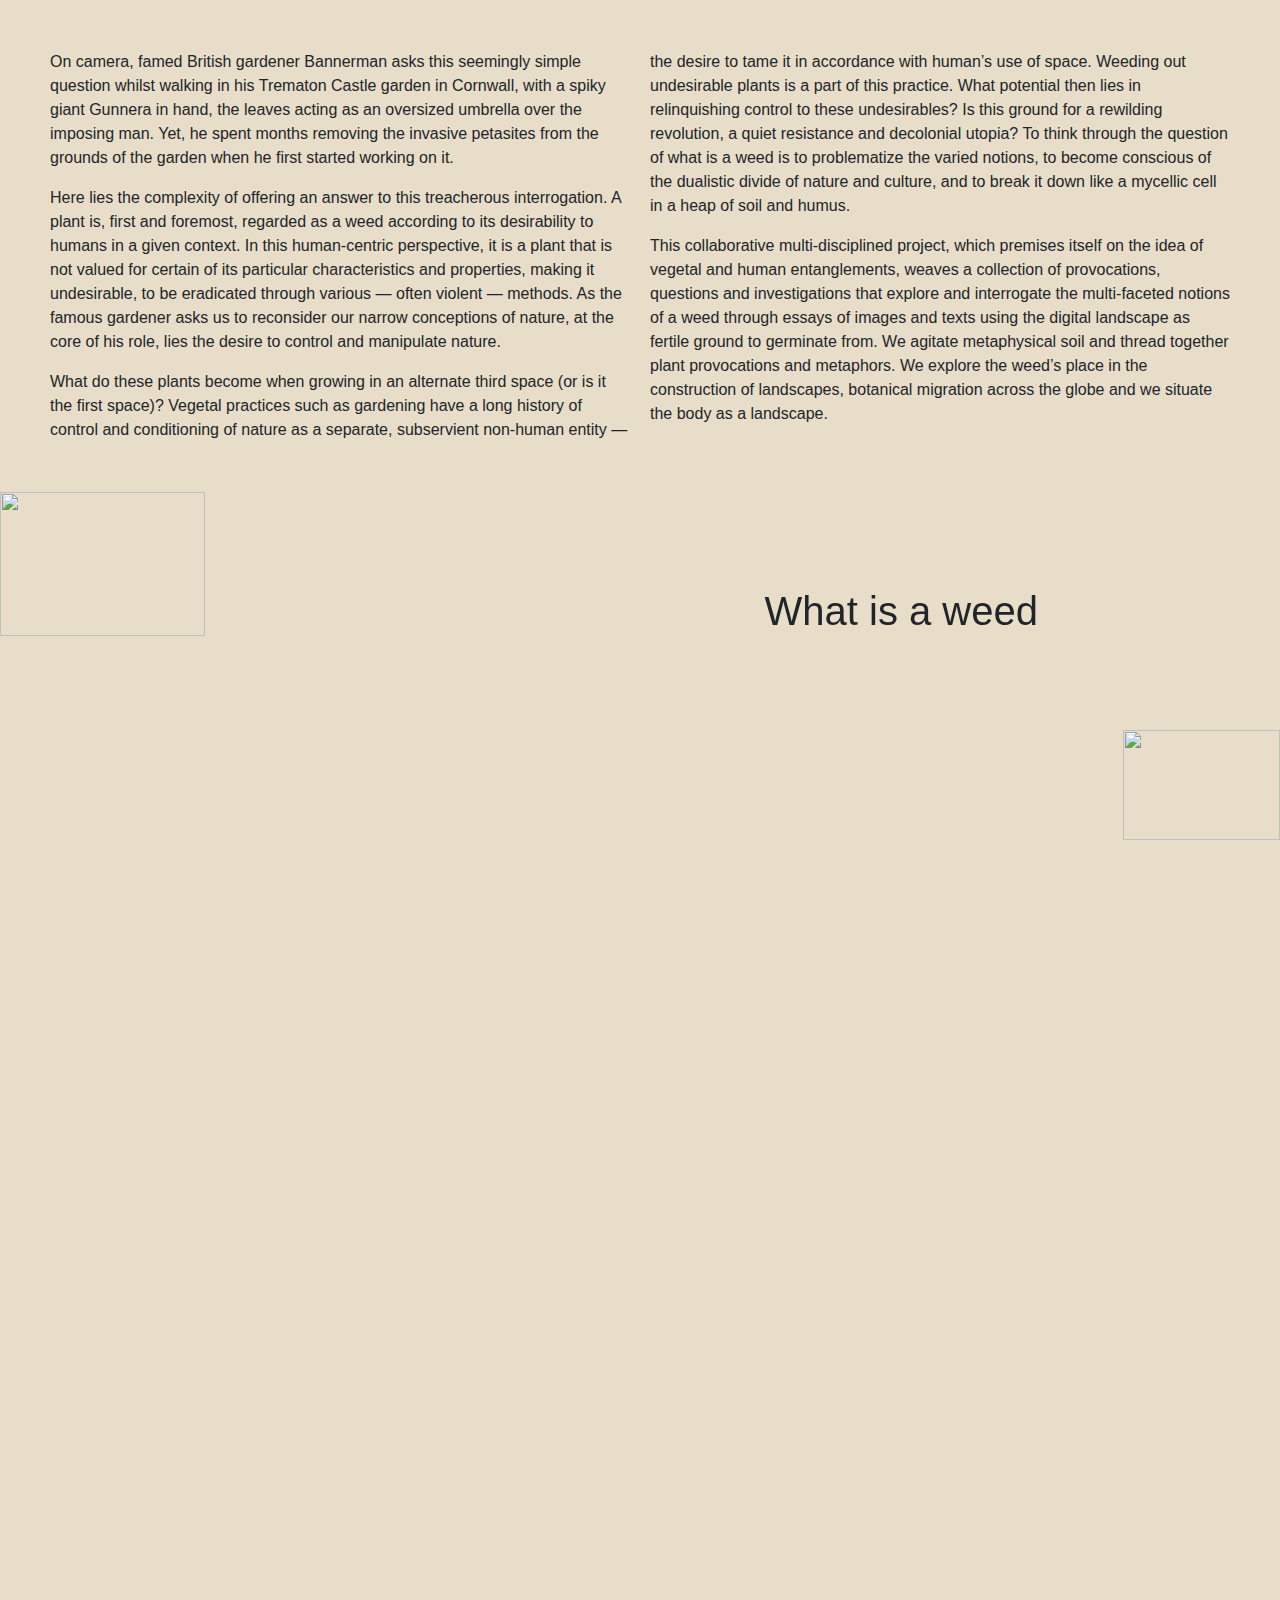
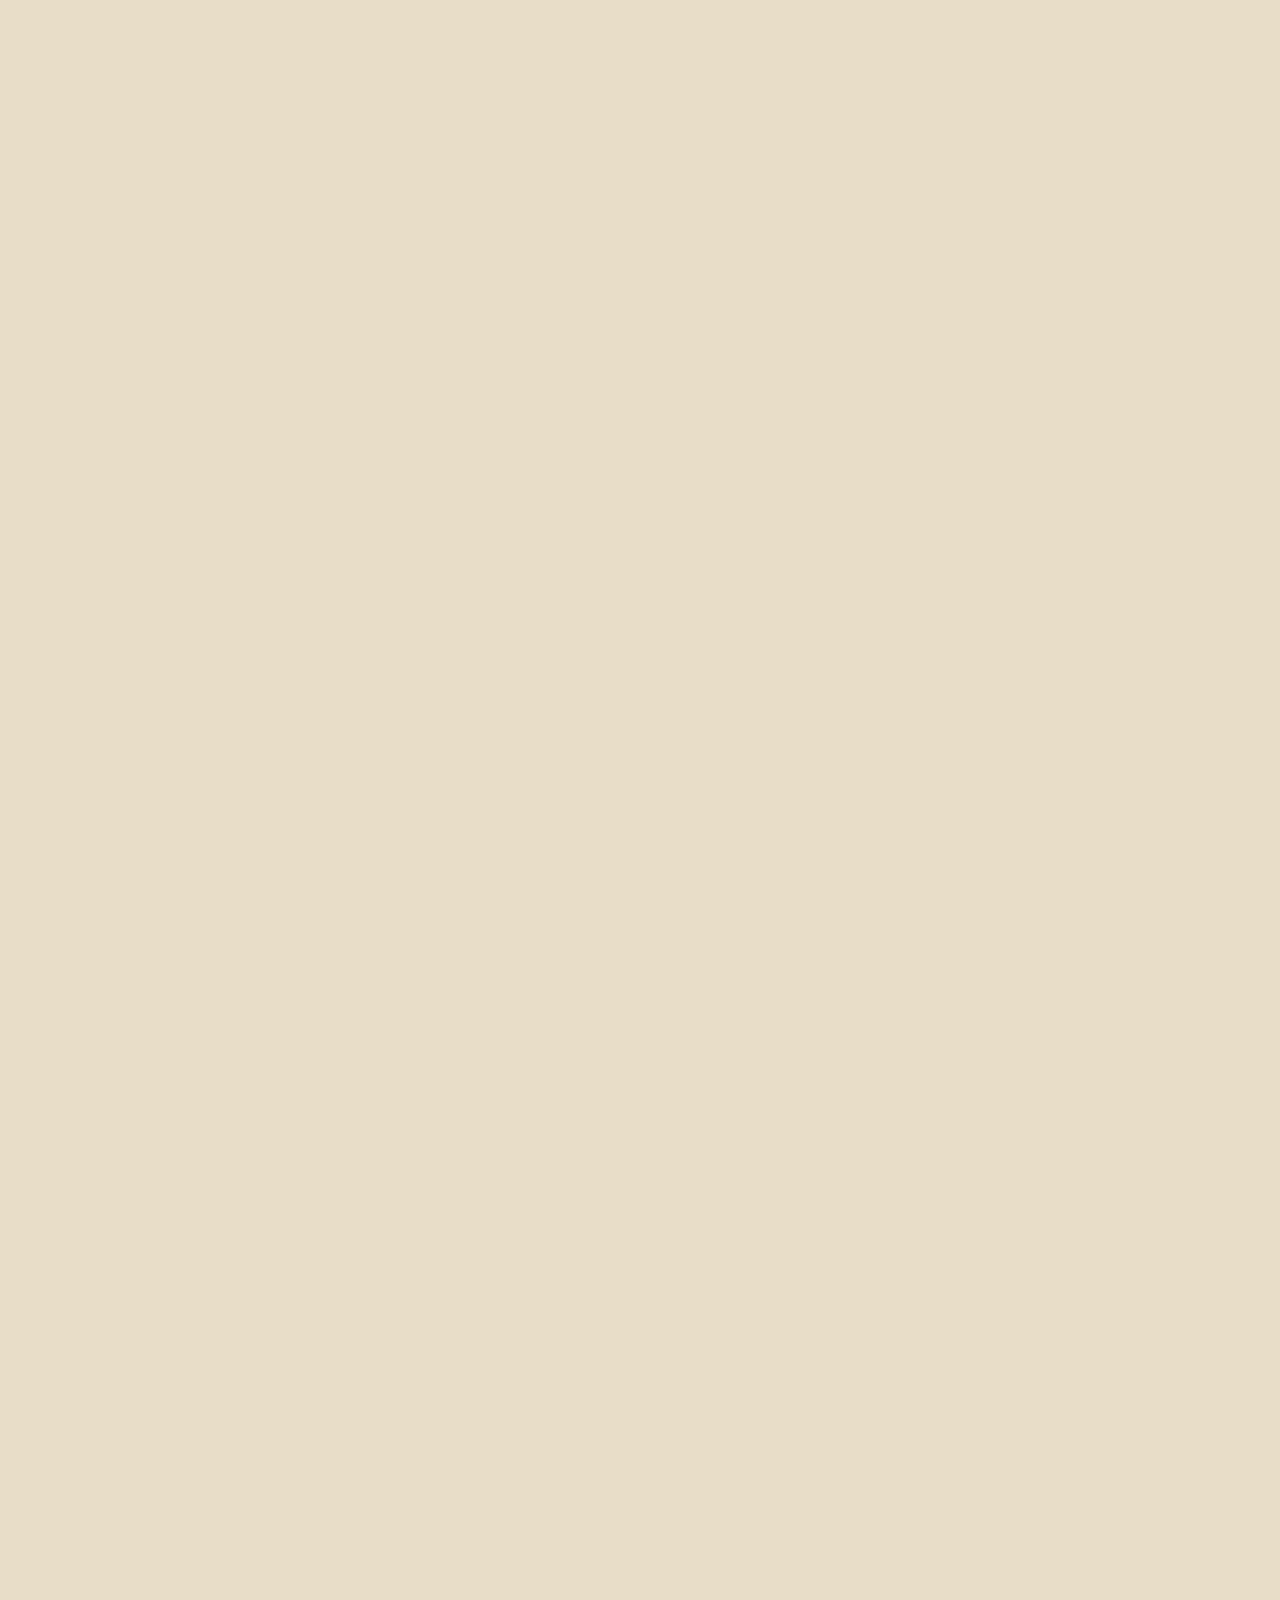
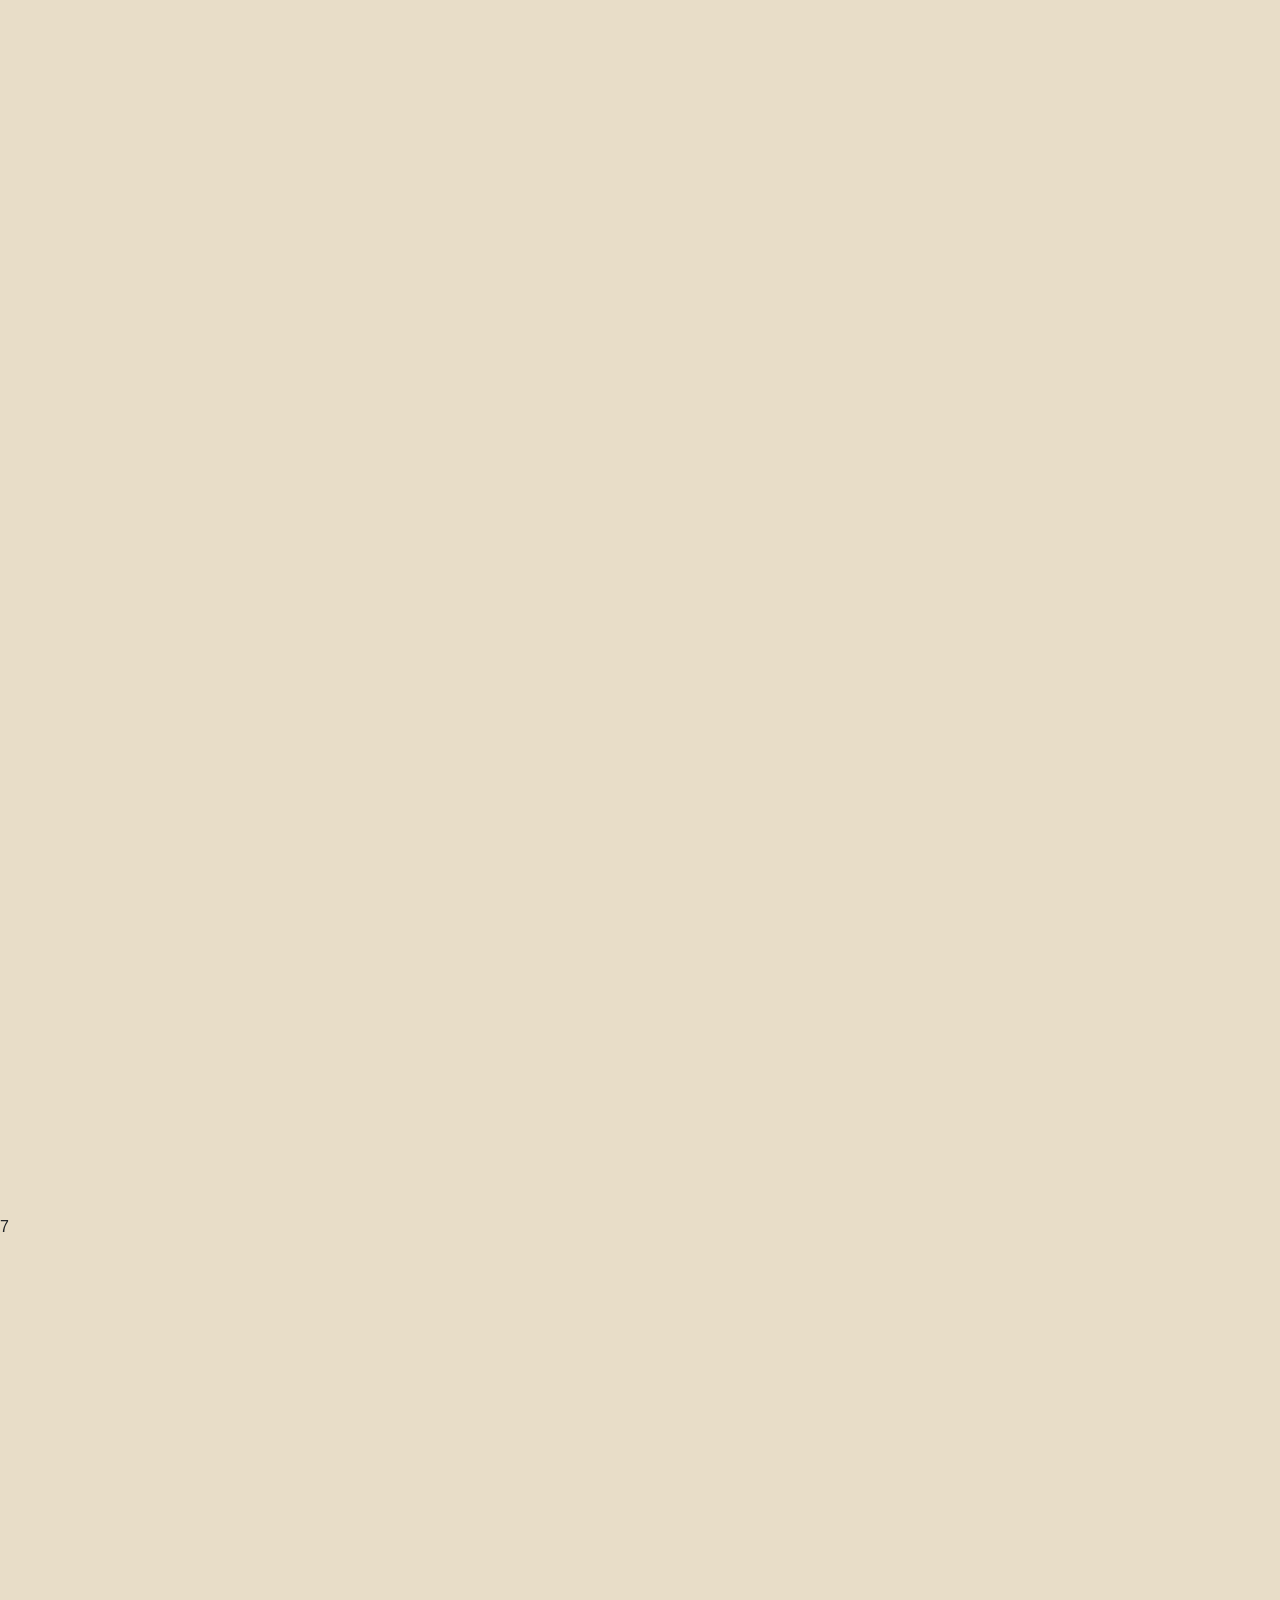
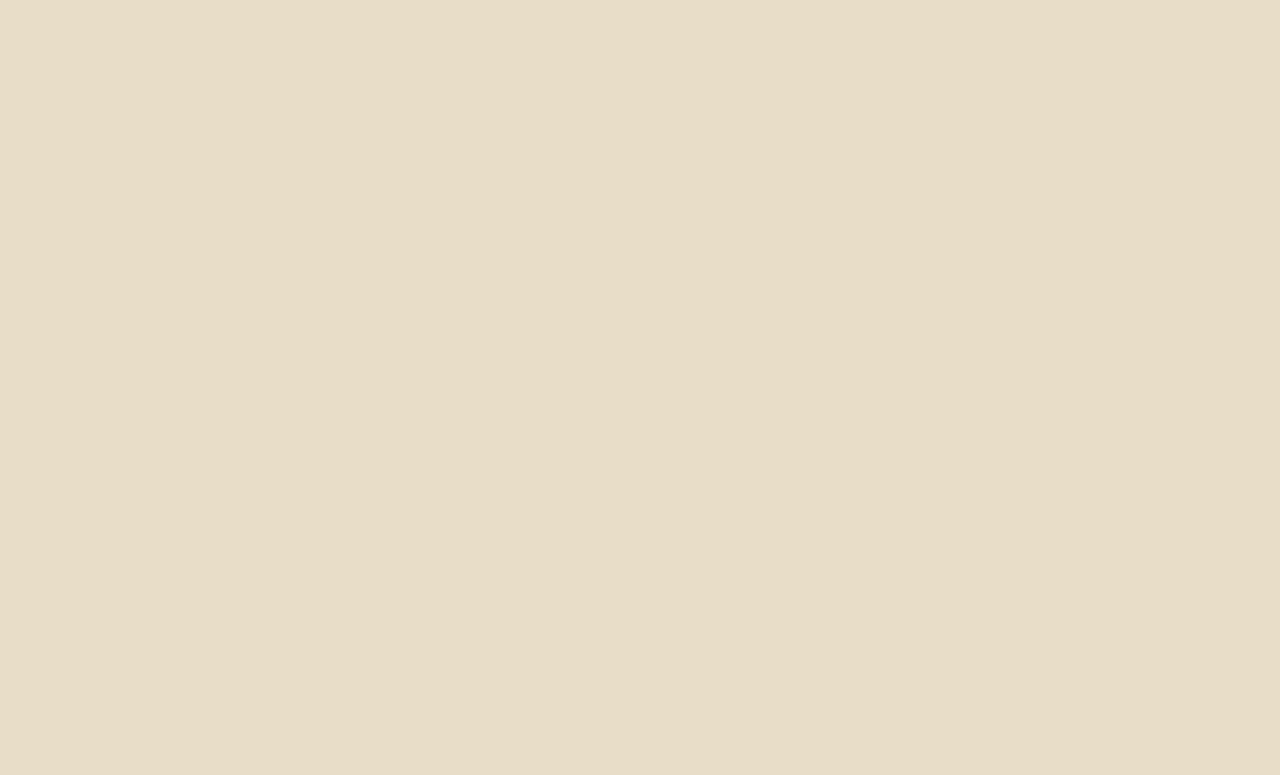
==== index.html @ 3bed41ca "in progress draft from submitted mockup" ====
<head>
  <link rel="stylesheet" href="style.css">
  <link rel="stylesheet" href="https://stackpath.bootstrapcdn.com/bootstrap/4.5.2/css/bootstrap.min.css" integrity="sha384-JcKb8q3iqJ61gNV9KGb8thSsNjpSL0n8PARn9HuZOnIxN0hoP+VmmDGMN5t9UJ0Z" crossorigin="anonymous">
  <link href="https://unpkg.com/aos@2.3.1/dist/aos.css" rel="stylesheet">
  <script src="https://ajax.googleapis.com/ajax/libs/jquery/3.5.1/jquery.min.js"></script>
  <script src='script.js'></script>
  <script src="https://unpkg.com/aos@2.3.1/dist/aos.js"></script>
</head>

<body>
  <div class="intro">
    <p>On camera, famed British gardener Bannerman asks this seemingly simple question whilst walking in his Trematon Castle garden in Cornwall, with a spiky giant Gunnera in hand, the leaves acting as an oversized umbrella over the imposing man. Yet, he spent months removing the invasive petasites from the grounds of the garden when he first started working on it.</p>
    <p>Here lies the complexity of offering an answer to this treacherous interrogation. A plant is, first and foremost, regarded as a weed according to its desirability to humans in a given context. In this human-centric perspective, it is a plant that is not valued for certain of its particular characteristics and properties, making it undesirable, to be eradicated through various &mdash; often violent &mdash; methods. As the famous gardener asks us to reconsider our narrow conceptions of nature, at the core of his role, lies the desire to control and manipulate nature.&nbsp;</p>
    <p>What do these plants become when growing in an alternate third space (or is it the first space)? Vegetal practices such as gardening have a long history of control and conditioning of nature as a separate, subservient non-human entity &mdash; the desire to tame it in accordance with human&rsquo;s use of space. Weeding out undesirable plants is a part of this practice. What potential then lies in relinquishing control to these undesirables? Is this ground for a rewilding revolution, a quiet resistance and decolonial utopia? To think through the question of what is a weed is to problematize the varied notions, to become conscious of the dualistic divide of nature and culture, and to break it down like a mycellic cell in a heap of soil and humus.&nbsp;</p>
    <p>This collaborative multi-disciplined project, which premises itself on the idea of vegetal and human entanglements, weaves a collection of provocations, questions and investigations that explore and interrogate the multi-faceted notions of a weed through essays of images and texts using the digital landscape as fertile ground to germinate from. We agitate metaphysical soil and thread together plant provocations and metaphors. We explore the weed&rsquo;s place in the construction of landscapes, botanical migration across the globe and we situate the body as a landscape.</p>
  </div>

  <div data-aos="fade-up"><img class="img-half" src="https://ca-times.brightspotcdn.com/dims4/default/3d73eeb/2147483647/strip/true/crop/1292x861+0+0/resize/840x560!/quality/90/?url=https%3A%2F%2Fcalifornia-times-brightspot.s3.amazonaws.com%2F62%2F95%2F290a0c9748479ffbb9879364e69a%2Fla-hm-ga-get-rid-of-your-weeds-nut-grass-web-lead.JPG"></div>
  <div class="img-left" data-aos="fade-right"><h1 class="special-title">What is a weed</h1><img class=" img-smaller" src="https://ca-times.brightspotcdn.com/dims4/default/3d73eeb/2147483647/strip/true/crop/1292x861+0+0/resize/840x560!/quality/90/?url=https%3A%2F%2Fcalifornia-times-brightspot.s3.amazonaws.com%2F62%2F95%2F290a0c9748479ffbb9879364e69a%2Fla-hm-ga-get-rid-of-your-weeds-nut-grass-web-lead.JPG"></div>
  <div data-aos="fade-down"><br><br>
    <p><i>Is&nbsp;a&nbsp;weed<br>
        &nbsp;&nbsp;&nbsp;&nbsp;&nbsp;&nbsp;&nbsp;&nbsp;&nbsp;&nbsp;&nbsp;&nbsp;&nbsp;&nbsp;&nbsp;&nbsp;A&nbsp;&nbsp;&nbsp;d&nbsp;i&nbsp;s&nbsp;p&nbsp;l&nbsp;a&nbsp;c&nbsp;e&nbsp;d&nbsp;&nbsp;plant
        <br><br>
        &nbsp;&nbsp;&nbsp;&nbsp;&nbsp;&nbsp;&nbsp;&nbsp;&nbsp;&nbsp;&nbsp;&nbsp;&nbsp;&nbsp;&nbsp;&nbsp;&nbsp;&nbsp;&nbsp;&nbsp;&nbsp;&nbsp;&nbsp;&nbsp;&nbsp;&nbsp;&nbsp;&nbsp;&nbsp;&nbsp;&nbsp;&nbsp;&nbsp;&nbsp;&nbsp;&nbsp;&nbsp;&nbsp;&nbsp;&nbsp;&nbsp;&nbsp;&nbsp;&nbsp;&nbsp;&nbsp;&nbsp;&nbsp;&nbsp;A&nbsp;&nbsp;&nbsp;PLANT&nbsp;&nbsp;&nbsp;&nbsp;OUT&nbsp;&nbsp;&nbsp;&nbsp;OF&nbsp;&nbsp;&nbsp;PLACE<br>
        &nbsp;&nbsp;&nbsp;&nbsp;&nbsp;&nbsp;&nbsp;&nbsp;&nbsp;&nbsp;&nbsp;&nbsp;&nbsp;&nbsp;&nbsp;&nbsp;&nbsp;&nbsp;&nbsp;&nbsp;&nbsp;&nbsp;&nbsp;&nbsp;&nbsp;&nbsp;&nbsp;&nbsp;&nbsp;&nbsp;&nbsp;&nbsp;&nbsp;&nbsp;&nbsp;&nbsp;&nbsp;&nbsp;&nbsp;&nbsp;&nbsp;&nbsp;&nbsp;&nbsp;&nbsp;&nbsp;&nbsp;&nbsp;&nbsp;&nbsp;&nbsp;&nbsp;&nbsp;&nbsp;&nbsp;&nbsp;&nbsp;&nbsp;&nbsp;&nbsp;&nbsp;&nbsp;&nbsp;&nbsp;&nbsp;&nbsp;&nbsp;&nbsp;&nbsp;&nbsp;&nbsp;&nbsp;&nbsp;&nbsp;In&nbsp;a&nbsp;not&nbsp;no&nbsp;place<br><br><br><br>
        &nbsp;&nbsp;&nbsp;&nbsp;&nbsp;&nbsp;&nbsp;&nbsp;&nbsp;&nbsp;&nbsp;&nbsp;&nbsp;&nbsp;&nbsp;&nbsp;&nbsp;&nbsp;&nbsp;&nbsp;&nbsp;&nbsp;&nbsp;&nbsp;&nbsp;&nbsp;&nbsp;&nbsp;&nbsp;&nbsp;&nbsp;&nbsp;&nbsp;&nbsp;&nbsp;&nbsp;&nbsp;&nbsp;&nbsp;&nbsp;&nbsp;&nbsp;&nbsp;&nbsp;&nbsp;&nbsp;&nbsp;&nbsp;&nbsp;&nbsp;&nbsp;&nbsp;&nbsp;&nbsp;&nbsp;&nbsp;&nbsp;&nbsp;&nbsp;&nbsp;&nbsp;&nbsp;&nbsp;&nbsp;&nbsp;&nbsp;&nbsp;&nbsp;&nbsp;&nbsp;&nbsp;&nbsp;&nbsp;&nbsp;&nbsp;&nbsp;

        &nbsp;&nbsp;&nbsp;&nbsp;&nbsp;&nbsp;&nbsp;&nbsp;&nbsp;&nbsp;&nbsp;&nbsp;&nbsp;&nbsp;&nbsp;&nbsp;&nbsp;&nbsp;&nbsp;&nbsp;&nbsp;&nbsp;&nbsp;&nbsp;&nbsp;&nbsp;&nbsp;&nbsp;&nbsp;&nbsp;&nbsp;Is&nbsp;a&nbsp;weed<br>
        &nbsp;&nbsp;&nbsp;&nbsp;&nbsp;&nbsp;&nbsp;&nbsp;&nbsp;&nbsp;&nbsp;&nbsp;&nbsp;&nbsp;&nbsp;&nbsp;&nbsp;&nbsp;&nbsp;&nbsp;&nbsp;&nbsp;&nbsp;&nbsp;&nbsp;&nbsp;&nbsp;&nbsp;&nbsp;&nbsp;&nbsp;&nbsp;&nbsp;&nbsp;&nbsp;&nbsp;&nbsp;&nbsp;&nbsp;&nbsp;&nbsp;&nbsp;&nbsp;&nbsp;&nbsp;&nbsp;&nbsp;&nbsp;&nbsp;A&nbsp;(vegetal)&nbsp;being&nbsp;holding&nbsp;ground
        <br><br><br><br><br>

        &nbsp;&nbsp;&nbsp;&nbsp;&nbsp;&nbsp;&nbsp;&nbsp;&nbsp;&nbsp;&nbsp;&nbsp;&nbsp;&nbsp;&nbsp;&nbsp;&nbsp;&nbsp;&nbsp;&nbsp;&nbsp;&nbsp;&nbsp;&nbsp;&nbsp;&nbsp;&nbsp;&nbsp;&nbsp;&nbsp;&nbsp;&nbsp;&nbsp;&nbsp;&nbsp;&nbsp;&nbsp;&nbsp;&nbsp;&nbsp;&nbsp;&nbsp;&nbsp;&nbsp;&nbsp;&nbsp;&nbsp;&nbsp;&nbsp;&nbsp;&nbsp;&nbsp;&nbsp;&nbsp;&nbsp;&nbsp;&nbsp;&nbsp;&nbsp;&nbsp;&nbsp;&nbsp;&nbsp;&nbsp;&nbsp;&nbsp;&nbsp;&nbsp;&nbsp;&nbsp;&nbsp;&nbsp;&nbsp;&nbsp;&nbsp;&nbsp;&nbsp;&nbsp;&nbsp;Landing&nbsp;ground—to&nbsp;land&nbsp;on&nbsp;the&nbsp;ground—to&nbsp;come&nbsp;through&nbsp;
      </i></p>
    <p>


      &nbsp;&nbsp;&nbsp;&nbsp;&nbsp;&nbsp;&nbsp;&nbsp;&nbsp;&nbsp;A&nbsp;weed&nbsp;is<br>
      &nbsp;&nbsp;&nbsp;&nbsp;&nbsp;&nbsp;&nbsp;&nbsp;&nbsp;&nbsp;&nbsp;&nbsp;&nbsp;&nbsp;&nbsp;&nbsp;&nbsp;&nbsp;&nbsp;&nbsp;&nbsp;&nbsp;&nbsp;&nbsp;&nbsp;&nbsp;Is&nbsp;a&nbsp;weed<br>
      &nbsp;&nbsp;&nbsp;&nbsp;&nbsp;&nbsp;&nbsp;&nbsp;&nbsp;&nbsp;&nbsp;&nbsp;&nbsp;&nbsp;&nbsp;&nbsp;&nbsp;&nbsp;&nbsp;&nbsp;&nbsp;&nbsp;&nbsp;&nbsp;&nbsp;&nbsp;&nbsp;&nbsp;&nbsp;&nbsp;&nbsp;&nbsp;&nbsp;&nbsp;&nbsp;&nbsp;&nbsp;&nbsp;&nbsp;&nbsp;&nbsp;&nbsp;&nbsp;Is&nbsp;a&nbsp;weed<br>
      &nbsp;&nbsp;&nbsp;&nbsp;&nbsp;&nbsp;&nbsp;&nbsp;&nbsp;&nbsp;&nbsp;&nbsp;&nbsp;&nbsp;&nbsp;&nbsp;&nbsp;&nbsp;&nbsp;&nbsp;&nbsp;&nbsp;&nbsp;&nbsp;&nbsp;&nbsp;&nbsp;&nbsp;&nbsp;&nbsp;&nbsp;&nbsp;&nbsp;&nbsp;&nbsp;&nbsp;&nbsp;&nbsp;&nbsp;&nbsp;&nbsp;&nbsp;&nbsp;&nbsp;&nbsp;&nbsp;&nbsp;&nbsp;&nbsp;&nbsp;&nbsp;&nbsp;&nbsp;&nbsp;&nbsp;&nbsp;&nbsp;&nbsp;&nbsp;Is&nbsp;a&nbsp;weed&nbsp;<br><br><br><br><br><br><br>

      Is&nbsp;a&nbsp;weed&nbsp;<br>
      &nbsp;&nbsp;&nbsp;&nbsp;&nbsp;&nbsp;&nbsp;&nbsp;&nbsp;&nbsp;&nbsp;&nbsp;&nbsp;&nbsp;&nbsp;&nbsp;&nbsp;A&nbsp;plant&nbsp;negotiating&nbsp;concrete&nbsp;&nbsp;r&nbsp;u&nbsp;p&nbsp;
     <br> &nbsp;&nbsp;&nbsp;&nbsp;&nbsp;&nbsp;&nbsp;&nbsp;&nbsp;&nbsp;&nbsp;&nbsp;&nbsp;&nbsp;&nbsp;&nbsp;&nbsp;&nbsp;&nbsp;&nbsp;&nbsp;&nbsp;&nbsp;&nbsp;&nbsp;&nbsp;&nbsp;&nbsp;&nbsp;&nbsp;&nbsp;&nbsp;&nbsp;&nbsp;&nbsp;&nbsp;&nbsp;&nbsp;&nbsp;&nbsp;&nbsp;&nbsp;&nbsp;&nbsp;&nbsp;&nbsp;&nbsp;&nbsp;&nbsp;&nbsp;&nbsp;&nbsp;&nbsp;&nbsp;&nbsp;&nbsp;&nbsp;&nbsp;&nbsp;&nbsp;&nbsp;&nbsp;&nbsp;&nbsp;&nbsp;&nbsp;&nbsp;&nbsp;&nbsp;&nbsp;&nbsp;t&nbsp;u&nbsp;r&nbsp;e
     <br> &nbsp;&nbsp;&nbsp;&nbsp;&nbsp;&nbsp;&nbsp;&nbsp;&nbsp;&nbsp;&nbsp;&nbsp;&nbsp;&nbsp;&nbsp;&nbsp;&nbsp;&nbsp;&nbsp;&nbsp;&nbsp;&nbsp;&nbsp;&nbsp;&nbsp;&nbsp;&nbsp;&nbsp;&nbsp;&nbsp;&nbsp;&nbsp;&nbsp;&nbsp;&nbsp;&nbsp;&nbsp;&nbsp;&nbsp;&nbsp;&nbsp;&nbsp;&nbsp;&nbsp;&nbsp;&nbsp;&nbsp;&nbsp;&nbsp;&nbsp;&nbsp;&nbsp;&nbsp;&nbsp;&nbsp;&nbsp;&nbsp;&nbsp;&nbsp;&nbsp;&nbsp;&nbsp;&nbsp;&nbsp;&nbsp;&nbsp;&nbsp;&nbsp;&nbsp;&nbsp;&nbsp;&nbsp;&nbsp;&nbsp;&nbsp;&nbsp;&nbsp;&nbsp;&nbsp;&nbsp;&nbsp;s&nbsp;&nbsp;

    </p>
  </div>

  <div class="group">
    <div class="item" data-aos="fade-right">
      <p>Lorem ipsum dolor sit amet, consectetur adipiscing elit. Vivamus consectetur ipsum eget elit suscipit, a ultricies tellus molestie. Cras non diam nec tortor porttitor lacinia. In lacus erat, tristique et felis eu, congue lobortis ante. Nulla tempor quam eu est sollicitudin, eget placerat mauris tempor. Fusce at placerat nunc, quis lacinia justo. Integer semper faucibus eros. Integer lacus turpis, semper sit amet quam a, convallis dignissim nisl. Curabitur ullamcorper lorem at nunc molestie, sed viverra dui auctor. Duis ornare, erat vitae pharetra consequat, nunc massa elementum turpis, ultricies interdum purus ex vel est. Mauris ultricies nec lorem in malesuada. Duis eu consectetur nisi. Sed vitae lacus vehicula, pellentesque nibh in, commodo risus. Nunc faucibus sapien eget odio congue pellentesque. Etiam nec volutpat tellus, ac euismod ex. Praesent et purus non ex scelerisque hendrerit accumsan vitae nibh.</p>
    </div>
    <div class="item" data-aos="fade-left"><img src="https://ca-times.brightspotcdn.com/dims4/default/3d73eeb/2147483647/strip/true/crop/1292x861+0+0/resize/840x560!/quality/90/?url=https%3A%2F%2Fcalifornia-times-brightspot.s3.amazonaws.com%2F62%2F95%2F290a0c9748479ffbb9879364e69a%2Fla-hm-ga-get-rid-of-your-weeds-nut-grass-web-lead.JPG"></div>
  </div>
  <div class="group">
    <div class="background item parallax-left" data-aos="zoom-in">
      <img class="background__image" src="https://ca-times.brightspotcdn.com/dims4/default/3d73eeb/2147483647/strip/true/crop/1292x861+0+0/resize/840x560!/quality/90/?url=https%3A%2F%2Fcalifornia-times-brightspot.s3.amazonaws.com%2F62%2F95%2F290a0c9748479ffbb9879364e69a%2Fla-hm-ga-get-rid-of-your-weeds-nut-grass-web-lead.JPG">
    </div>
    <div class="foreground item" data-aos="zoom-out">
      <div class="foreground__content">
        <p>A weed is <br><br>&nbsp;&nbsp;&nbsp;&nbsp;&nbsp;&nbsp;Is a weed<br><br>&nbsp;&nbsp;&nbsp;&nbsp;&nbsp;&nbsp;&nbsp;&nbsp;&nbsp;Is a weed<br><br>&nbsp;&nbsp;&nbsp;&nbsp;&nbsp;&nbsp;&nbsp;&nbsp;&nbsp;&nbsp;&nbsp;&nbsp;Is a weed<br><br>&nbsp;&nbsp;&nbsp;&nbsp;&nbsp;&nbsp;&nbsp;&nbsp;&nbsp;&nbsp;&nbsp;&nbsp;&nbsp;&nbsp;&nbsp;Is a weed<br><br><br>&nbsp;Is a weed<br>&nbsp;&nbsp;&nbsp;&nbsp;&nbsp;&nbsp;A plant negociating concrete&nbsp;&nbsp;r&nbsp;u&nbsp;p&nbsp;<br>&nbsp;&nbsp;&nbsp;&nbsp;&nbsp;&nbsp;&nbsp;&nbsp;&nbsp;&nbsp;&nbsp;&nbsp;&nbsp;&nbsp;&nbsp;&nbsp;&nbsp;&nbsp;&nbsp;&nbsp;&nbsp;&nbsp;&nbsp;&nbsp;&nbsp;&nbsp;&nbsp;&nbsp;&nbsp;&nbsp;&nbsp;&nbsp;&nbsp;&nbsp;&nbsp;&nbsp;&nbsp;&nbsp;&nbsp;&nbsp;&nbsp;&nbsp;&nbsp;&nbsp;&nbsp;&nbsp;&nbsp;&nbsp;&nbsp;&nbsp;&nbsp;&nbsp;&nbsp;&nbsp;&nbsp;&nbsp;&nbsp;&nbsp;&nbsp;&nbsp;&nbsp;&nbsp;&nbsp;&nbsp;&nbsp;t&nbsp;u&nbsp;r&nbsp;e</p>

      </div>
    </div>
  </div>
  <div class="group">
    <div class="item" data-aos="zoom-in">2</div>
    <div class="item" data-aos="zoom-out">2</div>
  </div>
  <div class="group">
    <div class="item" data-aos="slide-up">7</div>
    <div class="item" data-aos="flip-up">8</div>
  </div>
  <div class="group">
    <div class="item" data-aos="flip-down">9</div>
    <div class="item" data-aos="flip-right">10</div>
  </div>
  <div class="group">
    <div class="item" data-aos="flip-left">11</div>
  </div>

  <script>
    AOS.init({
      duration: 2000,
    })

  </script>
</body>
---- style.css ----
* {
  box-sizing: border-box;
}

html,
body {
  padding: 0;
  margin: 0;
  overflow-x: hidden;
  background-color: rgb(232, 221, 200) !important;
}

.item {
  width: 50%;
  min-height: 200px;
  margin: 50px auto;
  margin-top: 20vh;
  padding: 50px 50px 0 0;
}

.item img {
  width: 100%;
  margin-top: -25px;
}

.img-half {
  width: 40%;
}

img.img-smaller {
  width: 35%;
  margin-top: -90px;
}

.img-left {
  text-align: right;
}

.group {
  width: 100%;
  margin: 0 auto;
  display: flex;
  padding: 60px 0;
  justify-content: space-around;
}


.special-title {
  margin-right: 15vw;
  margin-top: -35vh;
  margin-bottom: 15vh;
  padding: 50px;
}

.parallax-left {
  /* The image used */
  background-image: url("https://ca-times.brightspotcdn.com/dims4/default/3d73eeb/2147483647/strip/true/crop/1292x861+0+0/resize/840x560!/quality/90/?url=https%3A%2F%2Fcalifornia-times-brightspot.s3.amazonaws.com%2F62%2F95%2F290a0c9748479ffbb9879364e69a%2Fla-hm-ga-get-rid-of-your-weeds-nut-grass-web-lead.JPG");

  /* Set a specific height */
  height: 500px;

  /* Create the parallax scrolling effect */
  background-attachment: fixed;
  background-position: left;
  background-repeat: no-repeat;
  background-size: 50%;
}

.intro {
  column-count: 2;
  column-gap: 20px;
  padding: 50px;

}
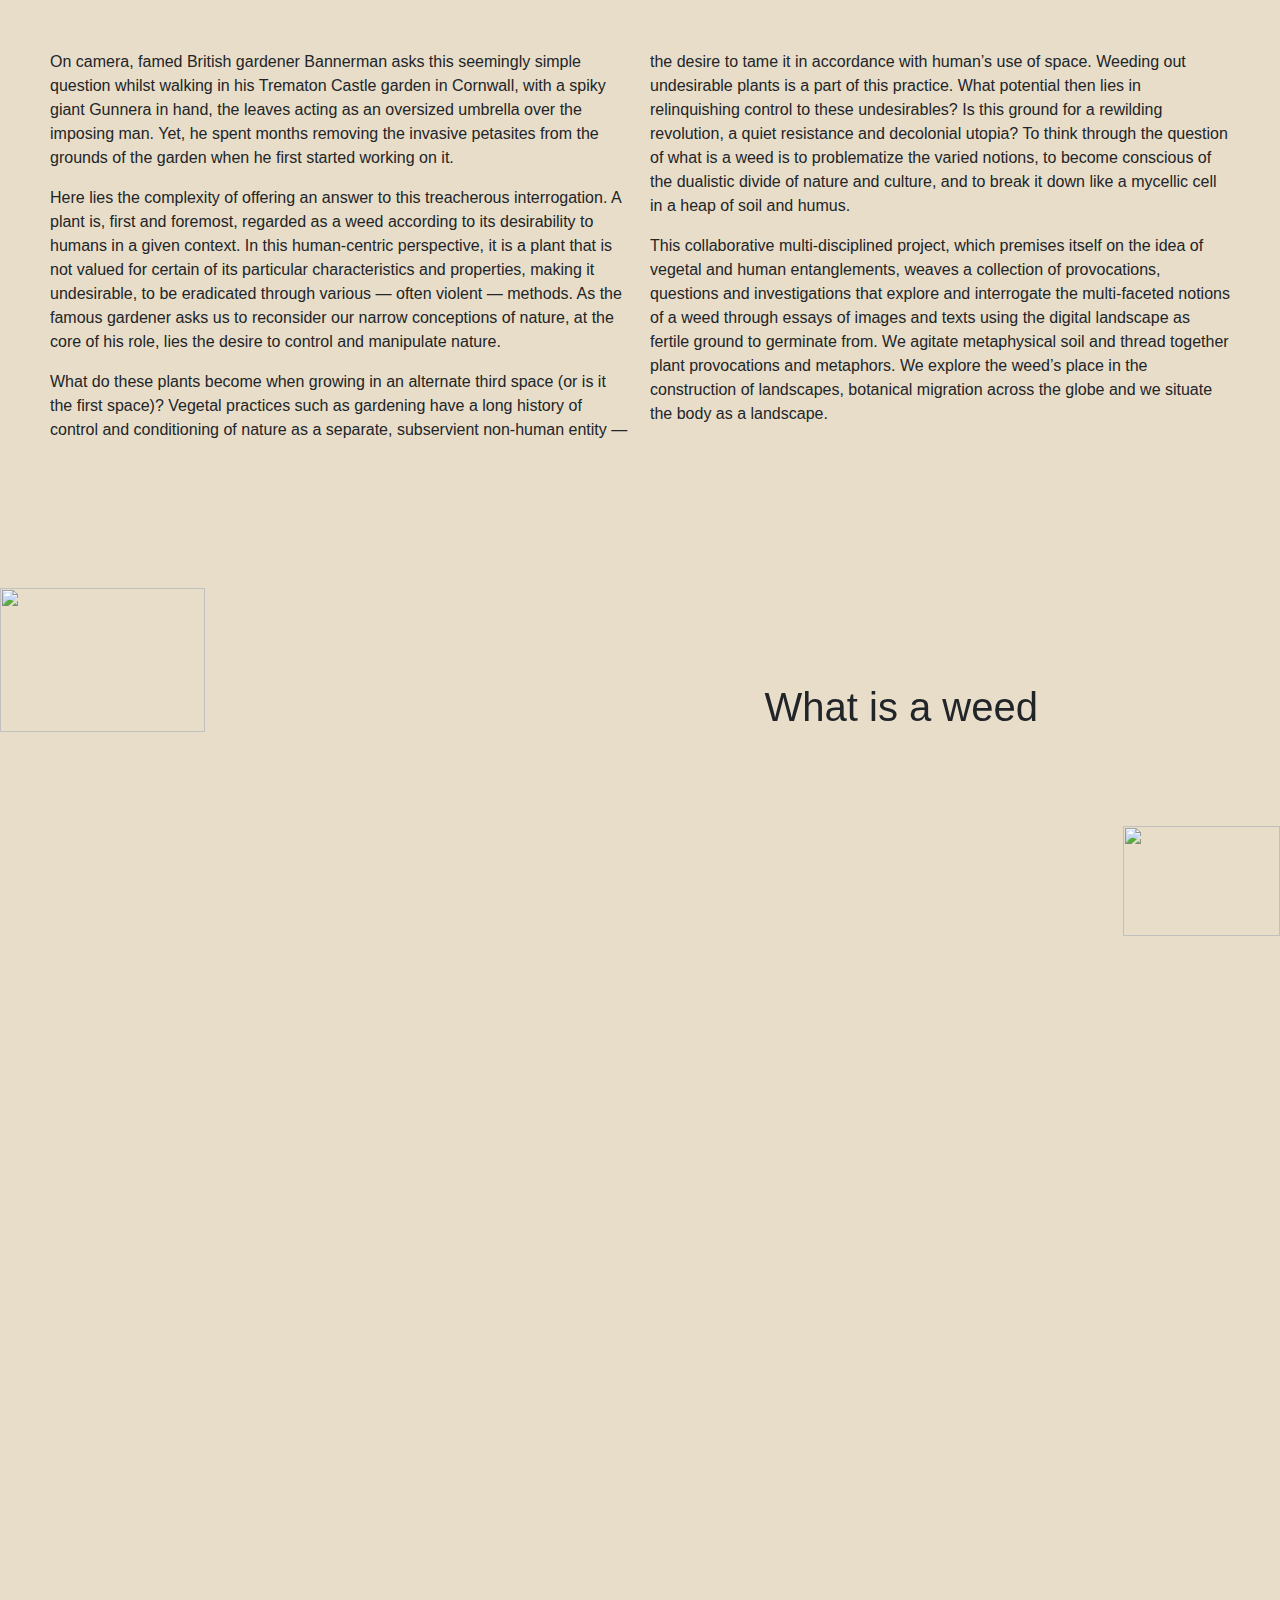
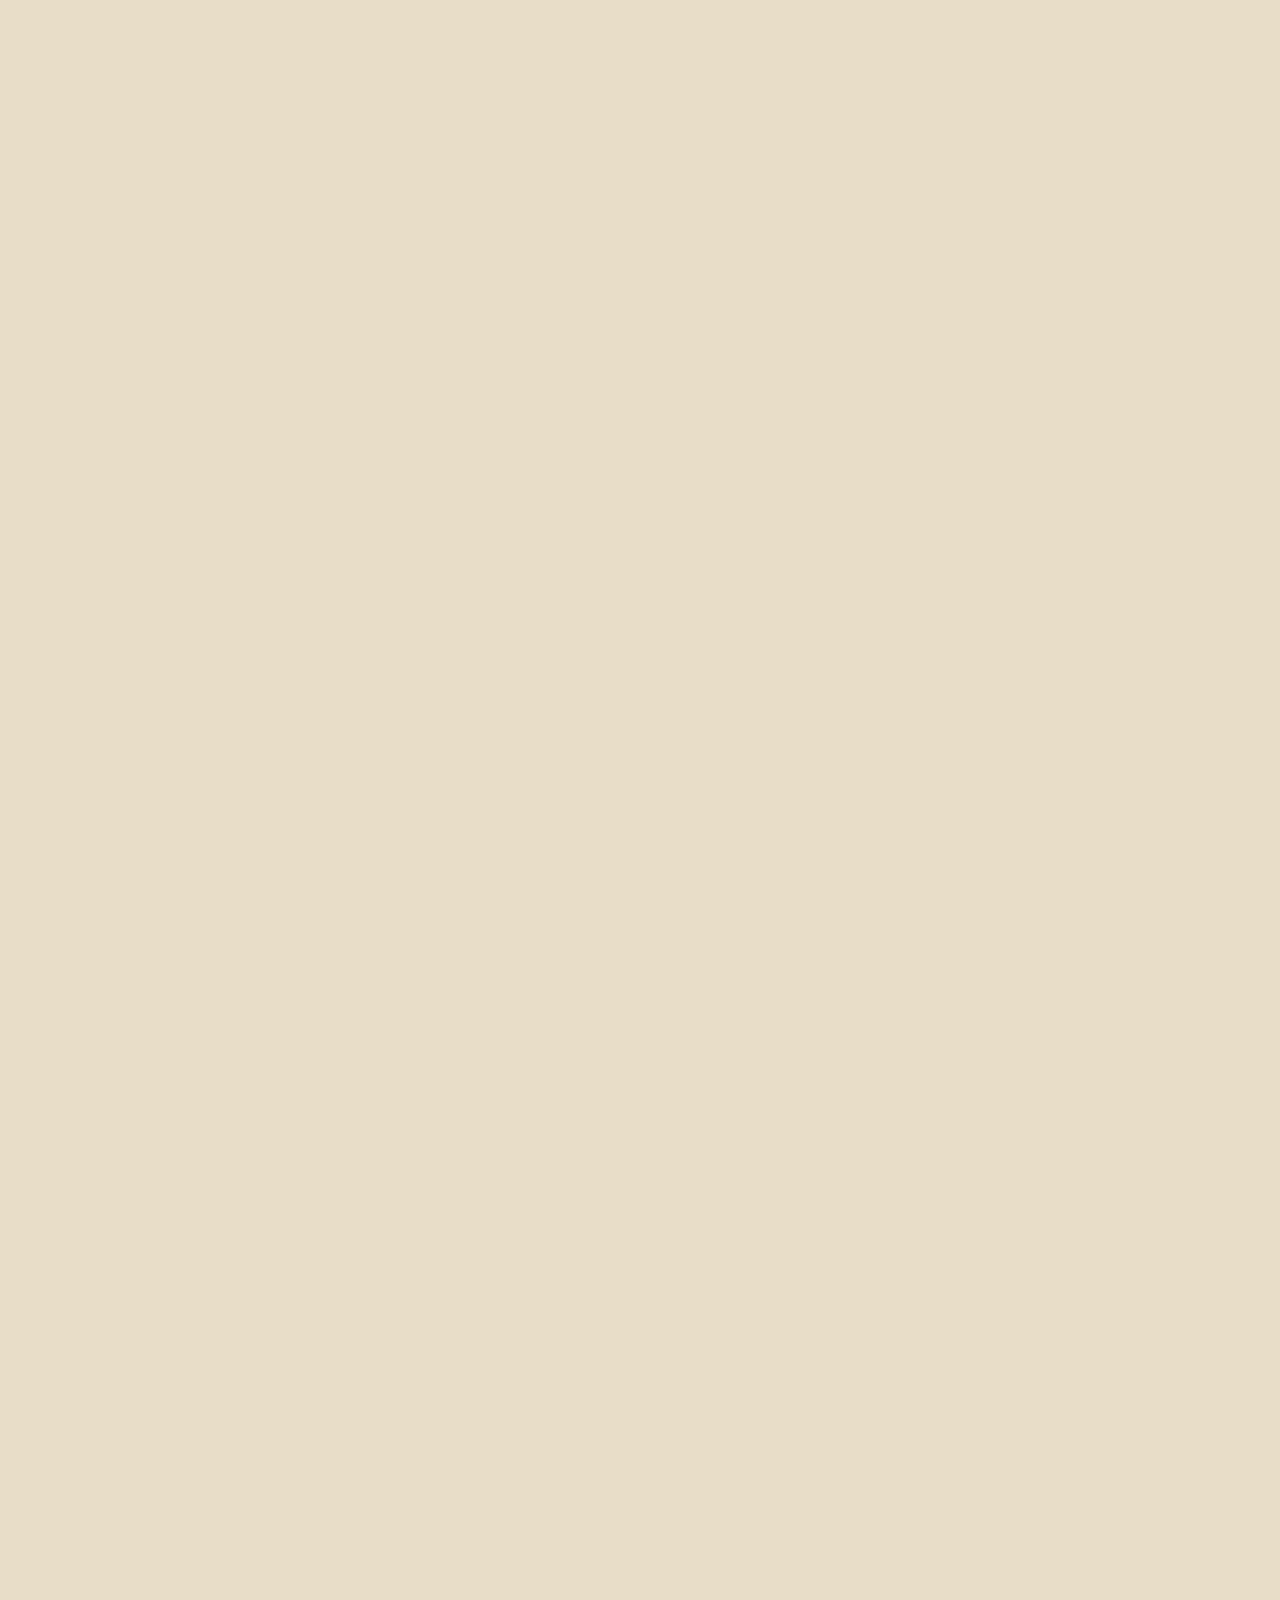
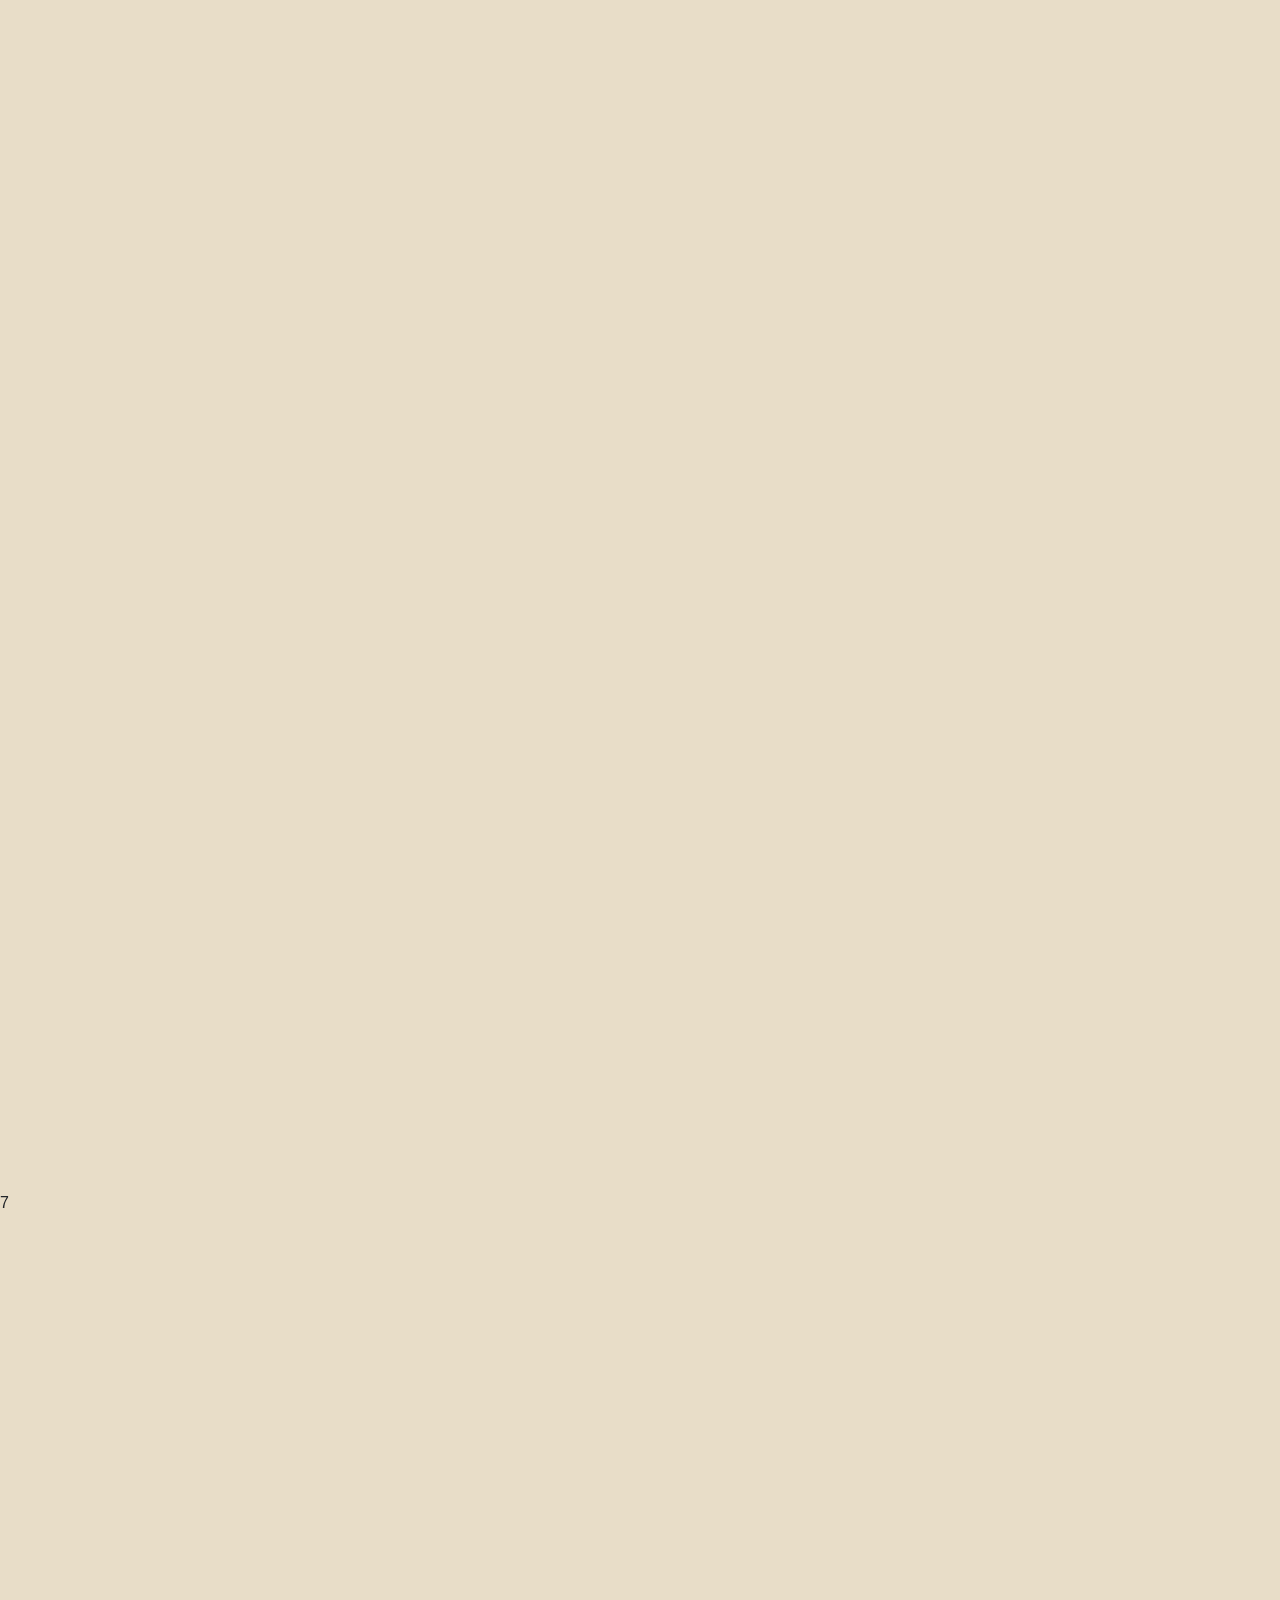
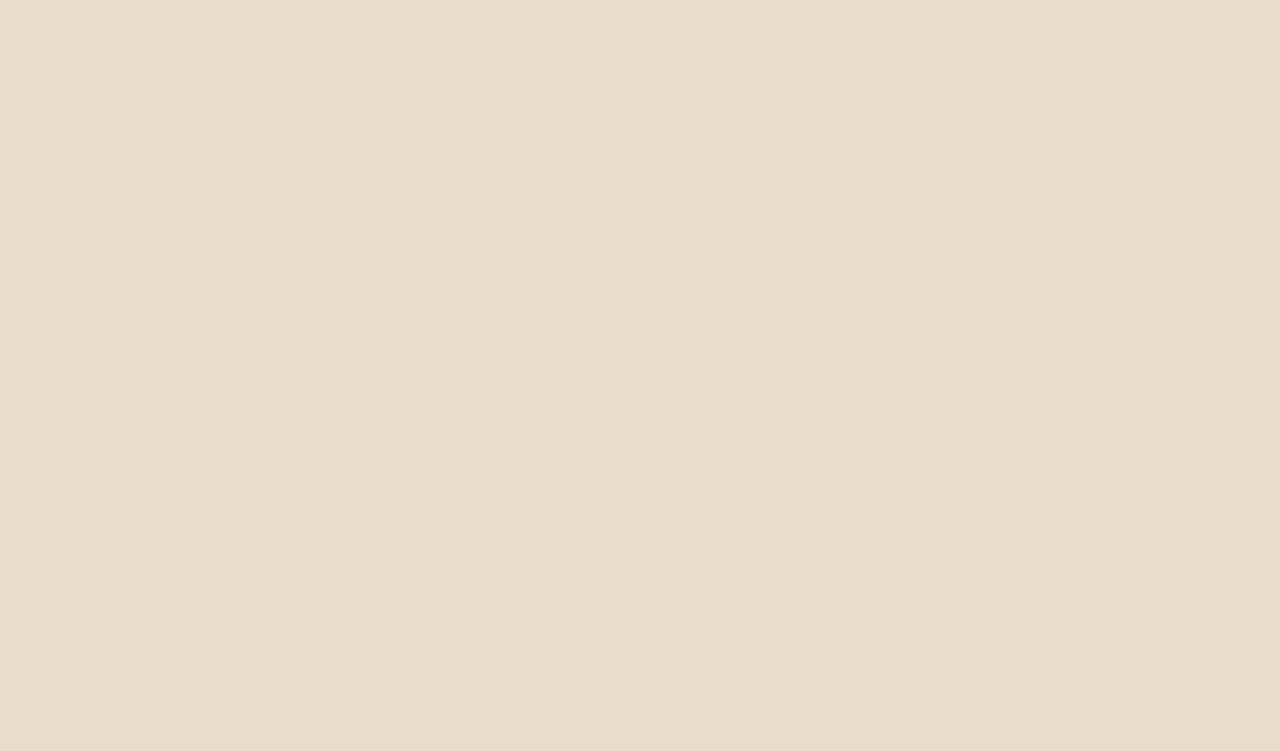
==== commit 672ee9dc: "section 2 done" ====
--- a/index.html
+++ b/index.html
@@ -14,10 +14,12 @@
     <p>What do these plants become when growing in an alternate third space (or is it the first space)? Vegetal practices such as gardening have a long history of control and conditioning of nature as a separate, subservient non-human entity &mdash; the desire to tame it in accordance with human&rsquo;s use of space. Weeding out undesirable plants is a part of this practice. What potential then lies in relinquishing control to these undesirables? Is this ground for a rewilding revolution, a quiet resistance and decolonial utopia? To think through the question of what is a weed is to problematize the varied notions, to become conscious of the dualistic divide of nature and culture, and to break it down like a mycellic cell in a heap of soil and humus.&nbsp;</p>
     <p>This collaborative multi-disciplined project, which premises itself on the idea of vegetal and human entanglements, weaves a collection of provocations, questions and investigations that explore and interrogate the multi-faceted notions of a weed through essays of images and texts using the digital landscape as fertile ground to germinate from. We agitate metaphysical soil and thread together plant provocations and metaphors. We explore the weed&rsquo;s place in the construction of landscapes, botanical migration across the globe and we situate the body as a landscape.</p>
   </div>
-
+  <br><br><br><br>
   <div data-aos="fade-up"><img class="img-half" src="https://ca-times.brightspotcdn.com/dims4/default/3d73eeb/2147483647/strip/true/crop/1292x861+0+0/resize/840x560!/quality/90/?url=https%3A%2F%2Fcalifornia-times-brightspot.s3.amazonaws.com%2F62%2F95%2F290a0c9748479ffbb9879364e69a%2Fla-hm-ga-get-rid-of-your-weeds-nut-grass-web-lead.JPG"></div>
-  <div class="img-left" data-aos="fade-right"><h1 class="special-title">What is a weed</h1><img class=" img-smaller" src="https://ca-times.brightspotcdn.com/dims4/default/3d73eeb/2147483647/strip/true/crop/1292x861+0+0/resize/840x560!/quality/90/?url=https%3A%2F%2Fcalifornia-times-brightspot.s3.amazonaws.com%2F62%2F95%2F290a0c9748479ffbb9879364e69a%2Fla-hm-ga-get-rid-of-your-weeds-nut-grass-web-lead.JPG"></div>
-  <div data-aos="fade-down"><br><br>
+  <div class="img-left" data-aos="fade-right">
+    <h1 class="special-title">What is a weed</h1><img class=" img-smaller" src="https://ca-times.brightspotcdn.com/dims4/default/3d73eeb/2147483647/strip/true/crop/1292x861+0+0/resize/840x560!/quality/90/?url=https%3A%2F%2Fcalifornia-times-brightspot.s3.amazonaws.com%2F62%2F95%2F290a0c9748479ffbb9879364e69a%2Fla-hm-ga-get-rid-of-your-weeds-nut-grass-web-lead.JPG">
+  </div><br><br>
+  <div data-aos="fade-down">
     <p><i>Is&nbsp;a&nbsp;weed<br>
         &nbsp;&nbsp;&nbsp;&nbsp;&nbsp;&nbsp;&nbsp;&nbsp;&nbsp;&nbsp;&nbsp;&nbsp;&nbsp;&nbsp;&nbsp;&nbsp;A&nbsp;&nbsp;&nbsp;d&nbsp;i&nbsp;s&nbsp;p&nbsp;l&nbsp;a&nbsp;c&nbsp;e&nbsp;d&nbsp;&nbsp;plant
         <br><br>
@@ -31,27 +33,48 @@
 
         &nbsp;&nbsp;&nbsp;&nbsp;&nbsp;&nbsp;&nbsp;&nbsp;&nbsp;&nbsp;&nbsp;&nbsp;&nbsp;&nbsp;&nbsp;&nbsp;&nbsp;&nbsp;&nbsp;&nbsp;&nbsp;&nbsp;&nbsp;&nbsp;&nbsp;&nbsp;&nbsp;&nbsp;&nbsp;&nbsp;&nbsp;&nbsp;&nbsp;&nbsp;&nbsp;&nbsp;&nbsp;&nbsp;&nbsp;&nbsp;&nbsp;&nbsp;&nbsp;&nbsp;&nbsp;&nbsp;&nbsp;&nbsp;&nbsp;&nbsp;&nbsp;&nbsp;&nbsp;&nbsp;&nbsp;&nbsp;&nbsp;&nbsp;&nbsp;&nbsp;&nbsp;&nbsp;&nbsp;&nbsp;&nbsp;&nbsp;&nbsp;&nbsp;&nbsp;&nbsp;&nbsp;&nbsp;&nbsp;&nbsp;&nbsp;&nbsp;&nbsp;&nbsp;&nbsp;Landing&nbsp;ground—to&nbsp;land&nbsp;on&nbsp;the&nbsp;ground—to&nbsp;come&nbsp;through&nbsp;
       </i></p>
-    <p>
+  </div>
+  <div data-aos="fade-up">
 
 
-      &nbsp;&nbsp;&nbsp;&nbsp;&nbsp;&nbsp;&nbsp;&nbsp;&nbsp;&nbsp;A&nbsp;weed&nbsp;is<br>
-      &nbsp;&nbsp;&nbsp;&nbsp;&nbsp;&nbsp;&nbsp;&nbsp;&nbsp;&nbsp;&nbsp;&nbsp;&nbsp;&nbsp;&nbsp;&nbsp;&nbsp;&nbsp;&nbsp;&nbsp;&nbsp;&nbsp;&nbsp;&nbsp;&nbsp;&nbsp;Is&nbsp;a&nbsp;weed<br>
-      &nbsp;&nbsp;&nbsp;&nbsp;&nbsp;&nbsp;&nbsp;&nbsp;&nbsp;&nbsp;&nbsp;&nbsp;&nbsp;&nbsp;&nbsp;&nbsp;&nbsp;&nbsp;&nbsp;&nbsp;&nbsp;&nbsp;&nbsp;&nbsp;&nbsp;&nbsp;&nbsp;&nbsp;&nbsp;&nbsp;&nbsp;&nbsp;&nbsp;&nbsp;&nbsp;&nbsp;&nbsp;&nbsp;&nbsp;&nbsp;&nbsp;&nbsp;&nbsp;Is&nbsp;a&nbsp;weed<br>
-      &nbsp;&nbsp;&nbsp;&nbsp;&nbsp;&nbsp;&nbsp;&nbsp;&nbsp;&nbsp;&nbsp;&nbsp;&nbsp;&nbsp;&nbsp;&nbsp;&nbsp;&nbsp;&nbsp;&nbsp;&nbsp;&nbsp;&nbsp;&nbsp;&nbsp;&nbsp;&nbsp;&nbsp;&nbsp;&nbsp;&nbsp;&nbsp;&nbsp;&nbsp;&nbsp;&nbsp;&nbsp;&nbsp;&nbsp;&nbsp;&nbsp;&nbsp;&nbsp;&nbsp;&nbsp;&nbsp;&nbsp;&nbsp;&nbsp;&nbsp;&nbsp;&nbsp;&nbsp;&nbsp;&nbsp;&nbsp;&nbsp;&nbsp;&nbsp;Is&nbsp;a&nbsp;weed&nbsp;<br><br><br><br><br><br><br>
+    &nbsp;&nbsp;&nbsp;&nbsp;&nbsp;&nbsp;&nbsp;&nbsp;&nbsp;&nbsp;A&nbsp;weed&nbsp;is<br>
+    &nbsp;&nbsp;&nbsp;&nbsp;&nbsp;&nbsp;&nbsp;&nbsp;&nbsp;&nbsp;&nbsp;&nbsp;&nbsp;&nbsp;&nbsp;&nbsp;&nbsp;&nbsp;&nbsp;&nbsp;&nbsp;&nbsp;&nbsp;&nbsp;&nbsp;&nbsp;Is&nbsp;a&nbsp;weed<br>
+    &nbsp;&nbsp;&nbsp;&nbsp;&nbsp;&nbsp;&nbsp;&nbsp;&nbsp;&nbsp;&nbsp;&nbsp;&nbsp;&nbsp;&nbsp;&nbsp;&nbsp;&nbsp;&nbsp;&nbsp;&nbsp;&nbsp;&nbsp;&nbsp;&nbsp;&nbsp;&nbsp;&nbsp;&nbsp;&nbsp;&nbsp;&nbsp;&nbsp;&nbsp;&nbsp;&nbsp;&nbsp;&nbsp;&nbsp;&nbsp;&nbsp;&nbsp;&nbsp;Is&nbsp;a&nbsp;weed<br>
+    &nbsp;&nbsp;&nbsp;&nbsp;&nbsp;&nbsp;&nbsp;&nbsp;&nbsp;&nbsp;&nbsp;&nbsp;&nbsp;&nbsp;&nbsp;&nbsp;&nbsp;&nbsp;&nbsp;&nbsp;&nbsp;&nbsp;&nbsp;&nbsp;&nbsp;&nbsp;&nbsp;&nbsp;&nbsp;&nbsp;&nbsp;&nbsp;&nbsp;&nbsp;&nbsp;&nbsp;&nbsp;&nbsp;&nbsp;&nbsp;&nbsp;&nbsp;&nbsp;&nbsp;&nbsp;&nbsp;&nbsp;&nbsp;&nbsp;&nbsp;&nbsp;&nbsp;&nbsp;&nbsp;&nbsp;&nbsp;&nbsp;&nbsp;&nbsp;Is&nbsp;a&nbsp;weed&nbsp;<br><br><br><br><br><br><br>
 
-      Is&nbsp;a&nbsp;weed&nbsp;<br>
-      &nbsp;&nbsp;&nbsp;&nbsp;&nbsp;&nbsp;&nbsp;&nbsp;&nbsp;&nbsp;&nbsp;&nbsp;&nbsp;&nbsp;&nbsp;&nbsp;&nbsp;A&nbsp;plant&nbsp;negotiating&nbsp;concrete&nbsp;&nbsp;r&nbsp;u&nbsp;p&nbsp;
-     <br> &nbsp;&nbsp;&nbsp;&nbsp;&nbsp;&nbsp;&nbsp;&nbsp;&nbsp;&nbsp;&nbsp;&nbsp;&nbsp;&nbsp;&nbsp;&nbsp;&nbsp;&nbsp;&nbsp;&nbsp;&nbsp;&nbsp;&nbsp;&nbsp;&nbsp;&nbsp;&nbsp;&nbsp;&nbsp;&nbsp;&nbsp;&nbsp;&nbsp;&nbsp;&nbsp;&nbsp;&nbsp;&nbsp;&nbsp;&nbsp;&nbsp;&nbsp;&nbsp;&nbsp;&nbsp;&nbsp;&nbsp;&nbsp;&nbsp;&nbsp;&nbsp;&nbsp;&nbsp;&nbsp;&nbsp;&nbsp;&nbsp;&nbsp;&nbsp;&nbsp;&nbsp;&nbsp;&nbsp;&nbsp;&nbsp;&nbsp;&nbsp;&nbsp;&nbsp;&nbsp;&nbsp;t&nbsp;u&nbsp;r&nbsp;e
-     <br> &nbsp;&nbsp;&nbsp;&nbsp;&nbsp;&nbsp;&nbsp;&nbsp;&nbsp;&nbsp;&nbsp;&nbsp;&nbsp;&nbsp;&nbsp;&nbsp;&nbsp;&nbsp;&nbsp;&nbsp;&nbsp;&nbsp;&nbsp;&nbsp;&nbsp;&nbsp;&nbsp;&nbsp;&nbsp;&nbsp;&nbsp;&nbsp;&nbsp;&nbsp;&nbsp;&nbsp;&nbsp;&nbsp;&nbsp;&nbsp;&nbsp;&nbsp;&nbsp;&nbsp;&nbsp;&nbsp;&nbsp;&nbsp;&nbsp;&nbsp;&nbsp;&nbsp;&nbsp;&nbsp;&nbsp;&nbsp;&nbsp;&nbsp;&nbsp;&nbsp;&nbsp;&nbsp;&nbsp;&nbsp;&nbsp;&nbsp;&nbsp;&nbsp;&nbsp;&nbsp;&nbsp;&nbsp;&nbsp;&nbsp;&nbsp;&nbsp;&nbsp;&nbsp;&nbsp;&nbsp;&nbsp;s&nbsp;&nbsp;
+    &nbsp;&nbsp;&nbsp;&nbsp;&nbsp;&nbsp;&nbsp;&nbsp;&nbsp;&nbsp;&nbsp;&nbsp;&nbsp;&nbsp;&nbsp;&nbsp;&nbsp;&nbsp;&nbsp;&nbsp;&nbsp;&nbsp;&nbsp;&nbsp;&nbsp;&nbsp;&nbsp;&nbsp;&nbsp;&nbsp;&nbsp;&nbsp;&nbsp;&nbsp;&nbsp;&nbsp;&nbsp;&nbsp;&nbsp;&nbsp;&nbsp;&nbsp;&nbsp;&nbsp;&nbsp;&nbsp;&nbsp;&nbsp;&nbsp;&nbsp;&nbsp;&nbsp;&nbsp;&nbsp;&nbsp;&nbsp;&nbsp;&nbsp;&nbsp;&nbsp;&nbsp;&nbsp;&nbsp;&nbsp;&nbsp;&nbsp;&nbsp;&nbsp;&nbsp;&nbsp;&nbsp;&nbsp;&nbsp;&nbsp;&nbsp;&nbsp;&nbsp;&nbsp;Is&nbsp;a&nbsp;weed&nbsp;<br>
+    &nbsp;&nbsp;&nbsp;&nbsp;&nbsp;&nbsp;&nbsp;&nbsp;&nbsp;&nbsp;&nbsp;&nbsp;&nbsp;&nbsp;&nbsp;&nbsp;&nbsp;&nbsp;&nbsp;&nbsp;&nbsp;&nbsp;&nbsp;&nbsp;&nbsp;&nbsp;&nbsp;&nbsp;&nbsp;&nbsp;&nbsp;&nbsp;&nbsp;&nbsp;&nbsp;&nbsp;&nbsp;&nbsp;&nbsp;&nbsp;&nbsp;&nbsp;&nbsp;&nbsp;&nbsp;&nbsp;&nbsp;&nbsp;&nbsp;&nbsp;&nbsp;&nbsp;&nbsp;&nbsp;&nbsp;&nbsp;&nbsp;&nbsp;&nbsp;&nbsp;&nbsp;&nbsp;&nbsp;&nbsp;&nbsp;&nbsp;&nbsp;&nbsp;&nbsp;&nbsp;&nbsp;&nbsp;&nbsp;&nbsp;&nbsp;&nbsp;&nbsp;&nbsp;&nbsp;&nbsp;&nbsp;&nbsp;&nbsp;&nbsp;&nbsp;&nbsp;&nbsp;&nbsp;&nbsp;&nbsp;&nbsp;&nbsp;&nbsp;A&nbsp;plant&nbsp;negotiating&nbsp;concrete&nbsp;&nbsp;r&nbsp;u&nbsp;p&nbsp;
+    <br> &nbsp;&nbsp;&nbsp;&nbsp;&nbsp;&nbsp;&nbsp;&nbsp;&nbsp;&nbsp;&nbsp;&nbsp;&nbsp;&nbsp;&nbsp;&nbsp;&nbsp;&nbsp;&nbsp;&nbsp;&nbsp;&nbsp;&nbsp;&nbsp;&nbsp;&nbsp;&nbsp;&nbsp;&nbsp;&nbsp;&nbsp;&nbsp;&nbsp;&nbsp;&nbsp;&nbsp;&nbsp;&nbsp;&nbsp;&nbsp;&nbsp;&nbsp;&nbsp;&nbsp;&nbsp;&nbsp;&nbsp;&nbsp;&nbsp;&nbsp;&nbsp;&nbsp;&nbsp;&nbsp;&nbsp;&nbsp;&nbsp;&nbsp;&nbsp;&nbsp;&nbsp;&nbsp;&nbsp;&nbsp;&nbsp;&nbsp;&nbsp;&nbsp;&nbsp;&nbsp;&nbsp;&nbsp;&nbsp;&nbsp;&nbsp;&nbsp;&nbsp;&nbsp;&nbsp;&nbsp;&nbsp;&nbsp;&nbsp;&nbsp;&nbsp;&nbsp;&nbsp;&nbsp;&nbsp;&nbsp;&nbsp;&nbsp;&nbsp;&nbsp;&nbsp;&nbsp;&nbsp;&nbsp;&nbsp;&nbsp;&nbsp;&nbsp;&nbsp;&nbsp;&nbsp;&nbsp;&nbsp;&nbsp;&nbsp;&nbsp;&nbsp;&nbsp;&nbsp;&nbsp;&nbsp;&nbsp;&nbsp;&nbsp;&nbsp;&nbsp;&nbsp;&nbsp;&nbsp;&nbsp;&nbsp;&nbsp;&nbsp;&nbsp;&nbsp;&nbsp;&nbsp;&nbsp;&nbsp;&nbsp;&nbsp;&nbsp;&nbsp;&nbsp;&nbsp;&nbsp;&nbsp;&nbsp;&nbsp;&nbsp;&nbsp;&nbsp;&nbsp;&nbsp;&nbsp;&nbsp;&nbsp;&nbsp;&nbsp;&nbsp;t&nbsp;u&nbsp;r&nbsp;e
+    <br> &nbsp;&nbsp;&nbsp;&nbsp;&nbsp;&nbsp;&nbsp;&nbsp;&nbsp;&nbsp;&nbsp;&nbsp;&nbsp;&nbsp;&nbsp;&nbsp;&nbsp;&nbsp;&nbsp;&nbsp;&nbsp;&nbsp;&nbsp;&nbsp;&nbsp;&nbsp;&nbsp;&nbsp;&nbsp;&nbsp;&nbsp;&nbsp;&nbsp;&nbsp;&nbsp;&nbsp;&nbsp;&nbsp;&nbsp;&nbsp;&nbsp;&nbsp;&nbsp;&nbsp;&nbsp;&nbsp;&nbsp;&nbsp;&nbsp;&nbsp;&nbsp;&nbsp;&nbsp;&nbsp;&nbsp;&nbsp;&nbsp;&nbsp;&nbsp;&nbsp;&nbsp;&nbsp;&nbsp;&nbsp;&nbsp;&nbsp;&nbsp;&nbsp;&nbsp;&nbsp;&nbsp;&nbsp;&nbsp;&nbsp;&nbsp;&nbsp;&nbsp;&nbsp;&nbsp;&nbsp;&nbsp;&nbsp;&nbsp;&nbsp;&nbsp;&nbsp;&nbsp;&nbsp;&nbsp;&nbsp;&nbsp;&nbsp;&nbsp;&nbsp;&nbsp;&nbsp;&nbsp;&nbsp;&nbsp;&nbsp;&nbsp;&nbsp;&nbsp;&nbsp;&nbsp;&nbsp;&nbsp;&nbsp;&nbsp;&nbsp;&nbsp;&nbsp;&nbsp;&nbsp;&nbsp;&nbsp;&nbsp;&nbsp;&nbsp;&nbsp;&nbsp;&nbsp;&nbsp;&nbsp;&nbsp;&nbsp;&nbsp;&nbsp;&nbsp;&nbsp;&nbsp;&nbsp;&nbsp;&nbsp;&nbsp;&nbsp;&nbsp;&nbsp;&nbsp;&nbsp;&nbsp;&nbsp;&nbsp;&nbsp;&nbsp;&nbsp;&nbsp;&nbsp;&nbsp;&nbsp;&nbsp;&nbsp;&nbsp;&nbsp;&nbsp;&nbsp;&nbsp;&nbsp;&nbsp;&nbsp;&nbsp;&nbsp;&nbsp;&nbsp;s&nbsp;&nbsp;
 
-    </p>
   </div>
+  <div>
+    <div data-aos="fade-right">
+      <p>Are&nbsp;weeds&nbsp;pushing&nbsp;their&nbsp;way&nbsp;out&nbsp;of&nbsp;every&nbsp;crack,<br>
+        &nbsp;&nbsp;&nbsp;&nbsp;&nbsp;&nbsp;&nbsp;&nbsp;&nbsp;&nbsp;&nbsp;&nbsp;&nbsp;&nbsp;&nbsp;&nbsp;&nbsp;&nbsp;&nbsp;&nbsp;&nbsp;&nbsp;&nbsp;&nbsp;&nbsp;&nbsp;&nbsp;&nbsp;&nbsp;&nbsp;&nbsp;&nbsp;&nbsp;&nbsp;&nbsp;&nbsp;&nbsp;&nbsp;&nbsp;&nbsp;&nbsp;&nbsp;&nbsp;nature’s&nbsp;proof&nbsp;of&nbsp;her&nbsp;will&nbsp;to&nbsp;resist&nbsp;the&nbsp;human’s&nbsp;urge&nbsp;to&nbsp;control&nbsp;it?&nbsp;<br><br>
+        &nbsp;&nbsp;&nbsp;&nbsp;&nbsp;&nbsp;&nbsp;&nbsp;&nbsp;&nbsp;&nbsp;&nbsp;&nbsp;&nbsp;&nbsp;&nbsp;&nbsp;&nbsp;&nbsp;&nbsp;&nbsp;&nbsp;&nbsp;&nbsp;&nbsp;&nbsp;&nbsp;&nbsp;&nbsp;&nbsp;&nbsp;&nbsp;&nbsp;&nbsp;&nbsp;&nbsp;&nbsp;&nbsp;&nbsp;&nbsp;&nbsp;&nbsp;&nbsp;&nbsp;&nbsp;&nbsp;&nbsp;&nbsp;&nbsp;&nbsp;&nbsp;
+        &nbsp;&nbsp;&nbsp;&nbsp;&nbsp;&nbsp;&nbsp;&nbsp;&nbsp;&nbsp;&nbsp;&nbsp;&nbsp;&nbsp;&nbsp;&nbsp;&nbsp;&nbsp;&nbsp;&nbsp;&nbsp;&nbsp;&nbsp;&nbsp;&nbsp;&nbsp;&nbsp;&nbsp;&nbsp;&nbsp;&nbsp;&nbsp;&nbsp;&nbsp;&nbsp;&nbsp;&nbsp;&nbsp;&nbsp;&nbsp;&nbsp;&nbsp;&nbsp;&nbsp;A&nbsp;reminder&nbsp;that&nbsp;every&nbsp;built&nbsp;environment&nbsp;must&nbsp;exist&nbsp;in&nbsp;negotiation<br>&nbsp;—ideally&nbsp;in&nbsp;harmony—&nbsp;with&nbsp;its&nbsp;natural&nbsp;one.
 
-  <div class="group">
-    <div class="item" data-aos="fade-right">
-      <p>Lorem ipsum dolor sit amet, consectetur adipiscing elit. Vivamus consectetur ipsum eget elit suscipit, a ultricies tellus molestie. Cras non diam nec tortor porttitor lacinia. In lacus erat, tristique et felis eu, congue lobortis ante. Nulla tempor quam eu est sollicitudin, eget placerat mauris tempor. Fusce at placerat nunc, quis lacinia justo. Integer semper faucibus eros. Integer lacus turpis, semper sit amet quam a, convallis dignissim nisl. Curabitur ullamcorper lorem at nunc molestie, sed viverra dui auctor. Duis ornare, erat vitae pharetra consequat, nunc massa elementum turpis, ultricies interdum purus ex vel est. Mauris ultricies nec lorem in malesuada. Duis eu consectetur nisi. Sed vitae lacus vehicula, pellentesque nibh in, commodo risus. Nunc faucibus sapien eget odio congue pellentesque. Etiam nec volutpat tellus, ac euismod ex. Praesent et purus non ex scelerisque hendrerit accumsan vitae nibh.</p>
+        Is&nbsp;a&nbsp;weed&nbsp;then,&nbsp;
+        A&nbsp;resistance&nbsp;to&nbsp;laboriously&nbsp;curated,&nbsp;easily&nbsp;manageable&nbsp;and&nbsp;predictable&nbsp;urban&nbsp;spaces
+
+        Weeds,&nbsp;<br>
+        &nbsp;&nbsp;&nbsp;&nbsp;&nbsp;&nbsp;&nbsp;&nbsp;&nbsp;&nbsp;Blurring&nbsp;seductively&nbsp;clear&nbsp;<br>
+        &nbsp;&nbsp;&nbsp;&nbsp;&nbsp;&nbsp;&nbsp;&nbsp;&nbsp;&nbsp;&nbsp;&nbsp;&nbsp;&nbsp;&nbsp;&nbsp;&nbsp;&nbsp;&nbsp;&nbsp;&nbsp;&nbsp;&nbsp;&nbsp;&nbsp;&nbsp;&nbsp;&nbsp;&nbsp;&nbsp;&nbsp;&nbsp;&nbsp;&nbsp;&nbsp;&nbsp;&nbsp;&nbsp;&nbsp;&nbsp;&nbsp;&nbsp;&nbsp;&nbsp;&nbsp;&nbsp;&nbsp;&nbsp;&nbsp;&nbsp;&nbsp;P<br>
+        &nbsp;&nbsp;&nbsp;&nbsp;&nbsp;&nbsp;&nbsp;&nbsp;&nbsp;&nbsp;&nbsp;&nbsp;&nbsp;&nbsp;&nbsp;&nbsp;&nbsp;&nbsp;&nbsp;&nbsp;&nbsp;&nbsp;&nbsp;&nbsp;&nbsp;&nbsp;&nbsp;&nbsp;&nbsp;&nbsp;&nbsp;&nbsp;&nbsp;&nbsp;&nbsp;&nbsp;&nbsp;&nbsp;&nbsp;&nbsp;&nbsp;&nbsp;&nbsp;&nbsp;&nbsp;&nbsp;&nbsp;&nbsp;&nbsp;&nbsp;&nbsp;&nbsp;&nbsp;A<br>
+        &nbsp;&nbsp;&nbsp;&nbsp;&nbsp;&nbsp;&nbsp;&nbsp;&nbsp;&nbsp;&nbsp;&nbsp;&nbsp;&nbsp;&nbsp;&nbsp;&nbsp;&nbsp;&nbsp;&nbsp;&nbsp;&nbsp;&nbsp;&nbsp;&nbsp;&nbsp;&nbsp;&nbsp;&nbsp;&nbsp;&nbsp;&nbsp;&nbsp;&nbsp;&nbsp;&nbsp;&nbsp;&nbsp;&nbsp;&nbsp;&nbsp;&nbsp;&nbsp;&nbsp;&nbsp;&nbsp;&nbsp;&nbsp;&nbsp;&nbsp;&nbsp;&nbsp;&nbsp;&nbsp;&nbsp;&nbsp;T&nbsp;<br>
+        &nbsp;&nbsp;&nbsp;&nbsp;&nbsp;&nbsp;&nbsp;&nbsp;&nbsp;&nbsp;&nbsp;&nbsp;&nbsp;&nbsp;&nbsp;&nbsp;&nbsp;&nbsp;&nbsp;&nbsp;&nbsp;&nbsp;&nbsp;&nbsp;&nbsp;&nbsp;&nbsp;&nbsp;&nbsp;&nbsp;&nbsp;&nbsp;&nbsp;&nbsp;&nbsp;&nbsp;&nbsp;&nbsp;&nbsp;&nbsp;&nbsp;&nbsp;&nbsp;&nbsp;&nbsp;&nbsp;&nbsp;&nbsp;&nbsp;&nbsp;&nbsp;&nbsp;&nbsp;&nbsp;&nbsp;&nbsp;&nbsp;&nbsp;&nbsp;H<br>
+        &nbsp;&nbsp;&nbsp;&nbsp;&nbsp;&nbsp;&nbsp;&nbsp;&nbsp;&nbsp;&nbsp;&nbsp;&nbsp;&nbsp;&nbsp;&nbsp;&nbsp;&nbsp;&nbsp;&nbsp;&nbsp;&nbsp;&nbsp;&nbsp;&nbsp;&nbsp;&nbsp;&nbsp;&nbsp;&nbsp;&nbsp;&nbsp;&nbsp;&nbsp;&nbsp;&nbsp;&nbsp;&nbsp;&nbsp;&nbsp;&nbsp;&nbsp;&nbsp;&nbsp;&nbsp;&nbsp;&nbsp;&nbsp;&nbsp;&nbsp;&nbsp;&nbsp;&nbsp;&nbsp;&nbsp;&nbsp;&nbsp;&nbsp;&nbsp;&nbsp;&nbsp;&nbsp;W<br>
+        &nbsp;&nbsp;&nbsp;&nbsp;&nbsp;&nbsp;&nbsp;&nbsp;&nbsp;&nbsp;&nbsp;&nbsp;&nbsp;&nbsp;&nbsp;&nbsp;&nbsp;&nbsp;&nbsp;&nbsp;&nbsp;&nbsp;&nbsp;&nbsp;&nbsp;&nbsp;&nbsp;&nbsp;&nbsp;&nbsp;&nbsp;&nbsp;&nbsp;&nbsp;&nbsp;&nbsp;&nbsp;&nbsp;&nbsp;&nbsp;&nbsp;&nbsp;&nbsp;&nbsp;&nbsp;&nbsp;&nbsp;&nbsp;&nbsp;&nbsp;&nbsp;&nbsp;&nbsp;&nbsp;&nbsp;&nbsp;&nbsp;&nbsp;&nbsp;&nbsp;&nbsp;&nbsp;&nbsp;&nbsp;&nbsp;&nbsp;A<br>
+        &nbsp;&nbsp;&nbsp;&nbsp;&nbsp;&nbsp;&nbsp;&nbsp;&nbsp;&nbsp;&nbsp;&nbsp;&nbsp;&nbsp;&nbsp;&nbsp;&nbsp;&nbsp;&nbsp;&nbsp;&nbsp;&nbsp;&nbsp;&nbsp;&nbsp;&nbsp;&nbsp;&nbsp;&nbsp;&nbsp;&nbsp;&nbsp;&nbsp;&nbsp;&nbsp;&nbsp;&nbsp;&nbsp;&nbsp;&nbsp;&nbsp;&nbsp;&nbsp;&nbsp;&nbsp;&nbsp;&nbsp;&nbsp;&nbsp;&nbsp;&nbsp;&nbsp;&nbsp;&nbsp;&nbsp;&nbsp;&nbsp;&nbsp;&nbsp;&nbsp;&nbsp;&nbsp;&nbsp;&nbsp;&nbsp;&nbsp;&nbsp;&nbsp;&nbsp;Y<br>
+        &nbsp;&nbsp;&nbsp;&nbsp;&nbsp;&nbsp;&nbsp;&nbsp;&nbsp;&nbsp;&nbsp;&nbsp;&nbsp;&nbsp;&nbsp;&nbsp;&nbsp;&nbsp;&nbsp;&nbsp;&nbsp;&nbsp;&nbsp;&nbsp;&nbsp;&nbsp;&nbsp;&nbsp;&nbsp;&nbsp;&nbsp;&nbsp;&nbsp;&nbsp;&nbsp;&nbsp;&nbsp;&nbsp;&nbsp;&nbsp;&nbsp;&nbsp;&nbsp;&nbsp;&nbsp;&nbsp;&nbsp;&nbsp;&nbsp;&nbsp;&nbsp;&nbsp;&nbsp;&nbsp;&nbsp;&nbsp;&nbsp;&nbsp;&nbsp;&nbsp;&nbsp;&nbsp;&nbsp;&nbsp;&nbsp;&nbsp;&nbsp;&nbsp;&nbsp;&nbsp;&nbsp;S&nbsp;,&nbsp;roads,&nbsp;tidy&nbsp;delineations<br><br></p>
+        <div class="img-left" data-aos="fade-left"><img class="img-centered-abs" src="https://ca-times.brightspotcdn.com/dims4/default/3d73eeb/2147483647/strip/true/crop/1292x861+0+0/resize/840x560!/quality/90/?url=https%3A%2F%2Fcalifornia-times-brightspot.s3.amazonaws.com%2F62%2F95%2F290a0c9748479ffbb9879364e69a%2Fla-hm-ga-get-rid-of-your-weeds-nut-grass-web-lead.JPG"></div><p>
+        &nbsp;&nbsp;&nbsp;&nbsp;&nbsp;&nbsp;&nbsp;&nbsp;&nbsp;&nbsp;
+        &nbsp;&nbsp;&nbsp;&nbsp;&nbsp;&nbsp;&nbsp;&nbsp;&nbsp;&nbsp;&nbsp;&nbsp;&nbsp;&nbsp;&nbsp;&nbsp;&nbsp;&nbsp;&nbsp;&nbsp;&nbsp;&nbsp;&nbsp;&nbsp;Weeds,<br>
+        &nbsp;&nbsp;&nbsp;&nbsp;&nbsp;&nbsp;&nbsp;&nbsp;&nbsp;&nbsp;&nbsp;&nbsp;&nbsp;&nbsp;&nbsp;&nbsp;&nbsp;&nbsp;&nbsp;&nbsp;&nbsp;&nbsp;&nbsp;&nbsp;&nbsp;&nbsp;&nbsp;&nbsp;&nbsp;&nbsp;&nbsp;&nbsp;&nbsp;&nbsp;&nbsp;&nbsp;Show&nbsp;us&nbsp;how&nbsp;to&nbsp;be&nbsp;in&nbsp;the&nbsp;presence&nbsp;of&nbsp;discomfort,&nbsp;of&nbsp;&nbsp;&nbsp;d&nbsp;i&nbsp;s&nbsp;r&nbsp;u&nbsp;p&nbsp;t&nbsp;i&nbsp;o&nbsp;n&nbsp;s
+      </p>
     </div>
-    <div class="item" data-aos="fade-left"><img src="https://ca-times.brightspotcdn.com/dims4/default/3d73eeb/2147483647/strip/true/crop/1292x861+0+0/resize/840x560!/quality/90/?url=https%3A%2F%2Fcalifornia-times-brightspot.s3.amazonaws.com%2F62%2F95%2F290a0c9748479ffbb9879364e69a%2Fla-hm-ga-get-rid-of-your-weeds-nut-grass-web-lead.JPG"></div>
+
   </div>
   <div class="group">
     <div class="background item parallax-left" data-aos="zoom-in">
--- a/style.css
+++ b/style.css
@@ -36,6 +36,12 @@
   text-align: right;
 }
 
+.img-centered-abs {
+  margin-top: -200px !important;
+  width: 40%;
+  margin-right: 40px;
+}
+
 .group {
   width: 100%;
   margin: 0 auto;
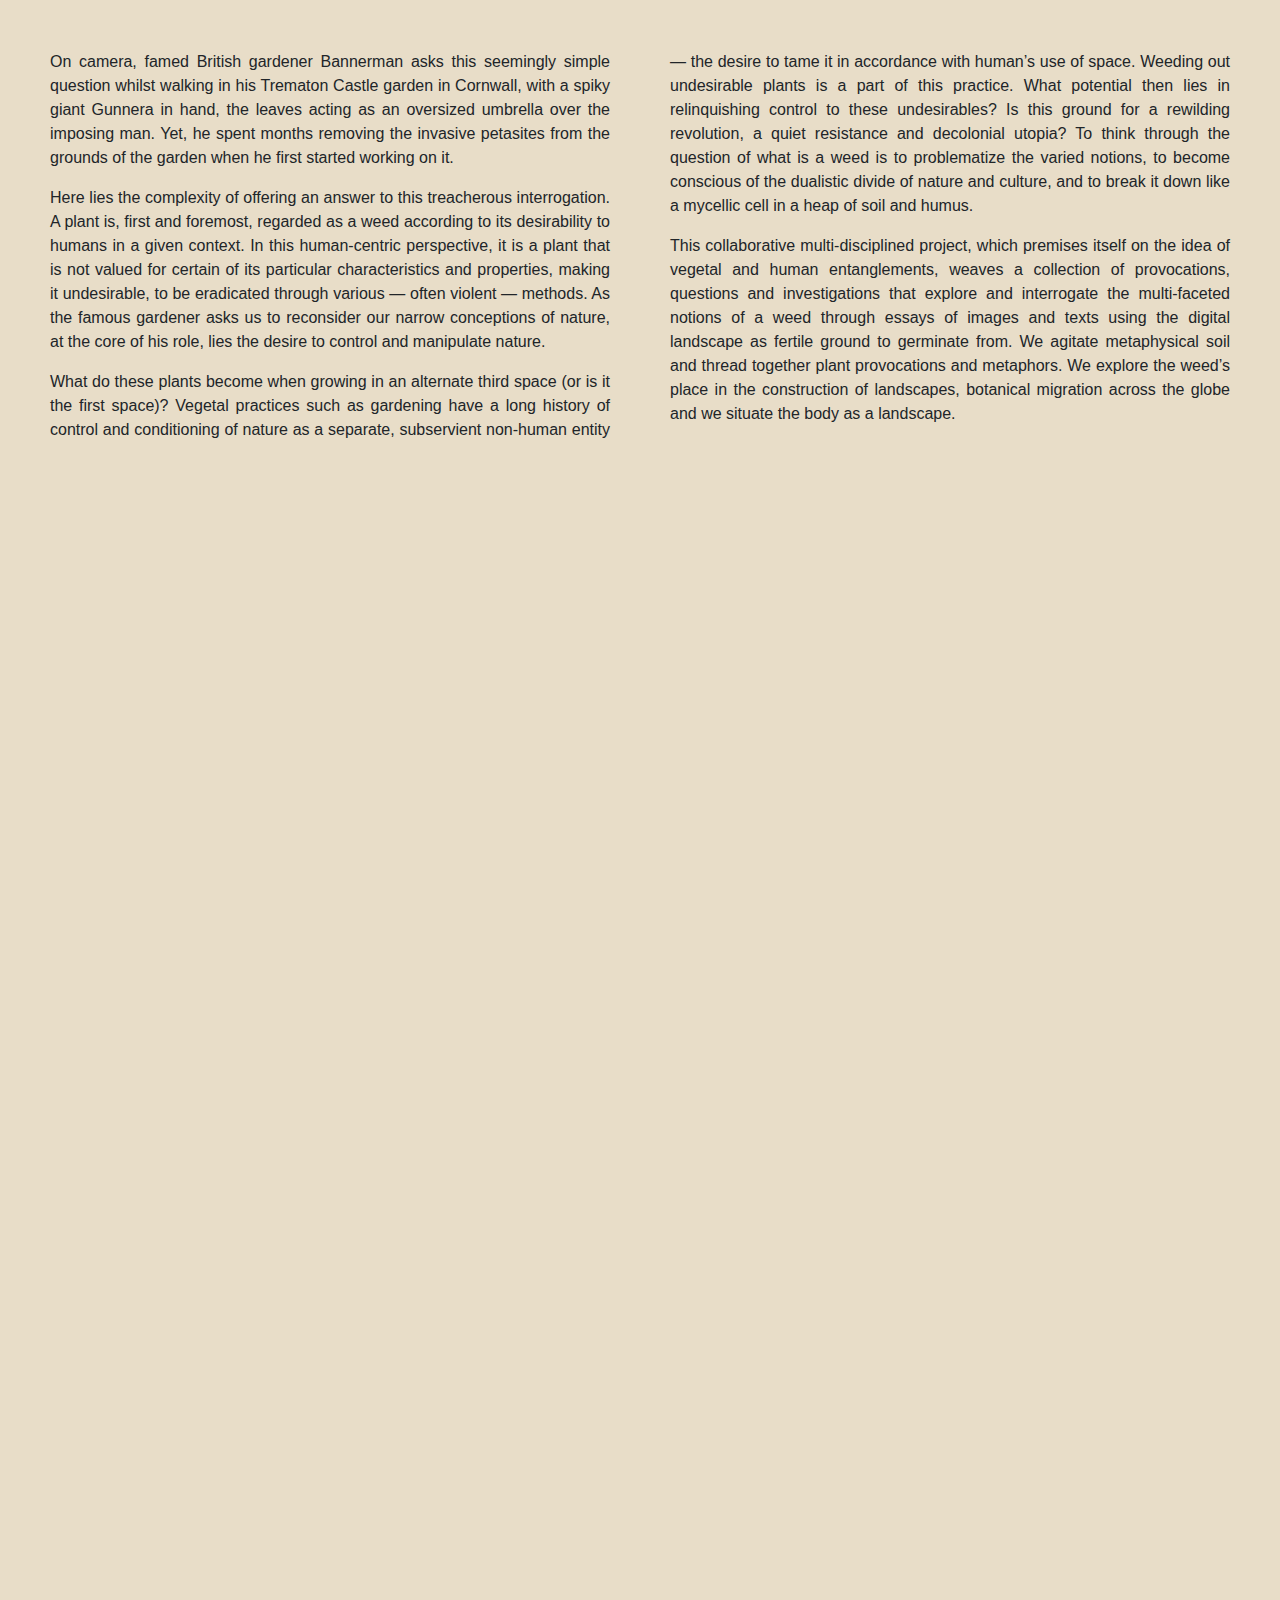
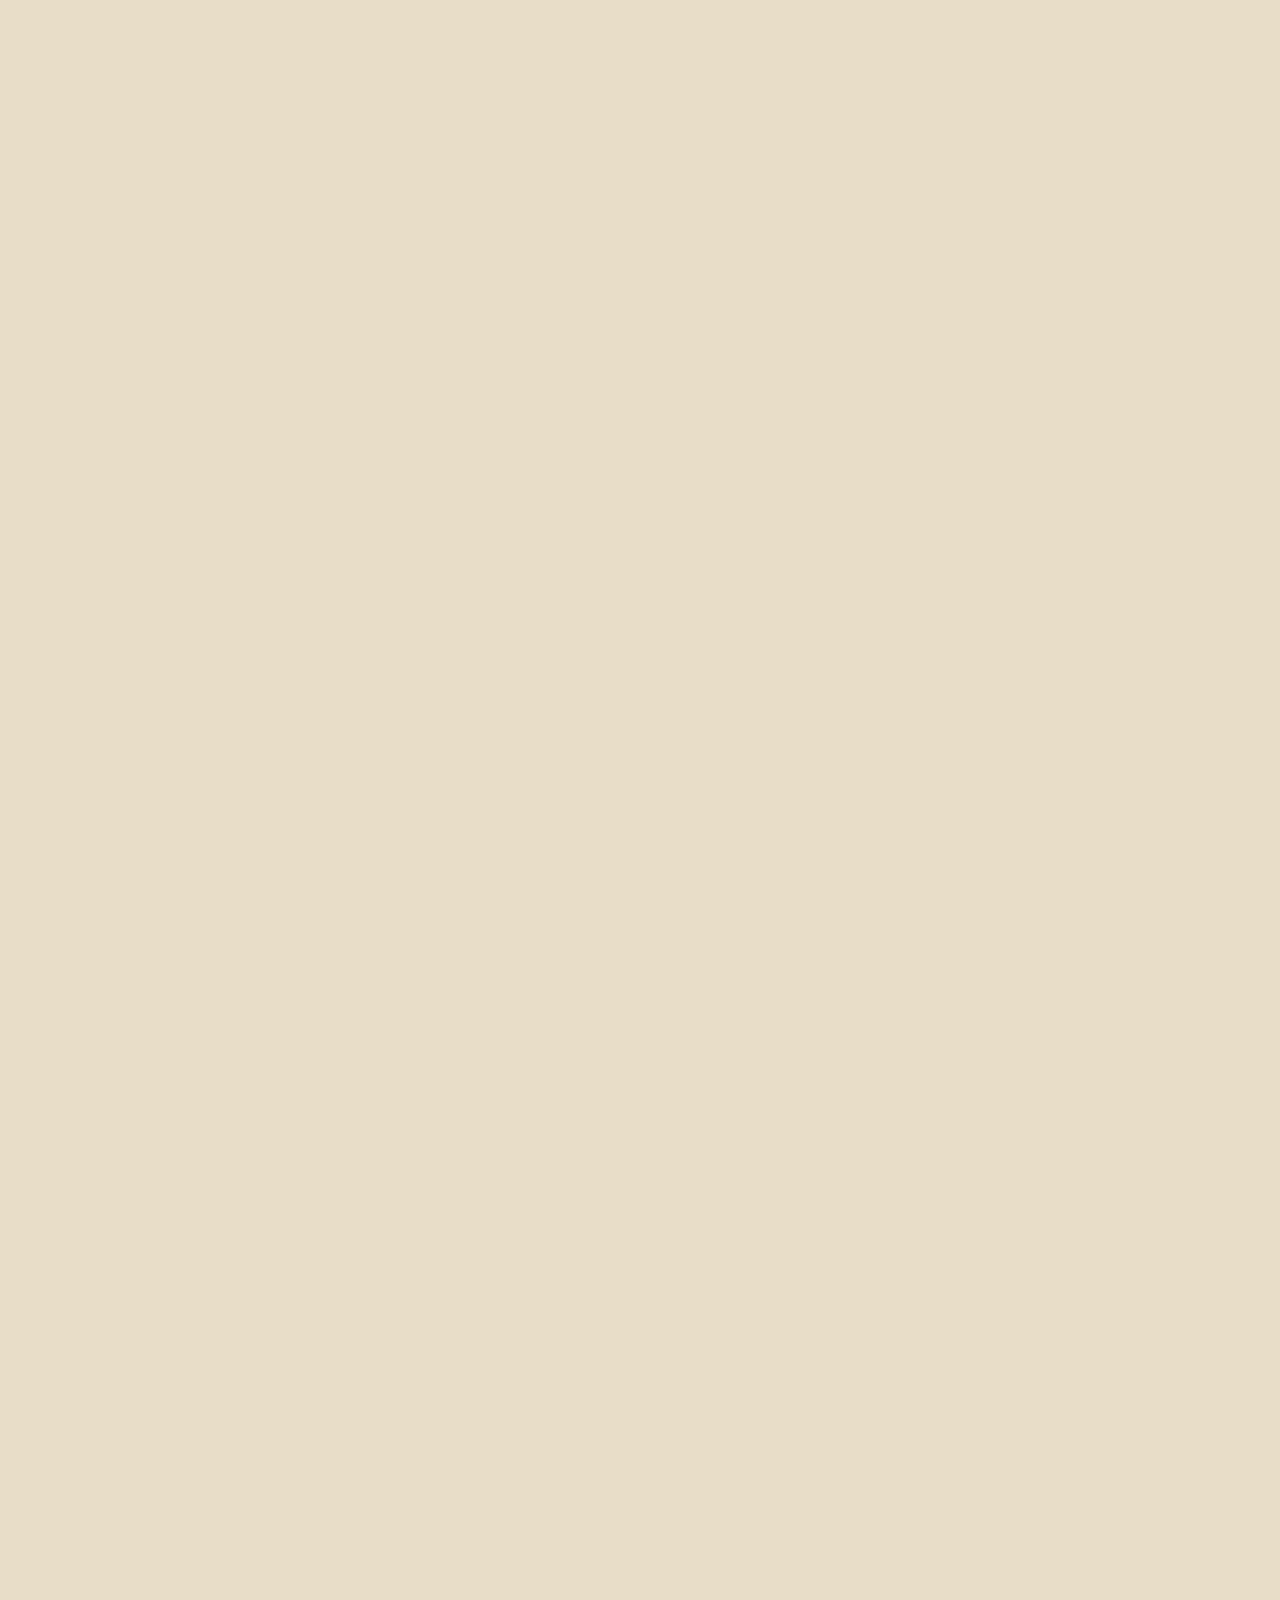
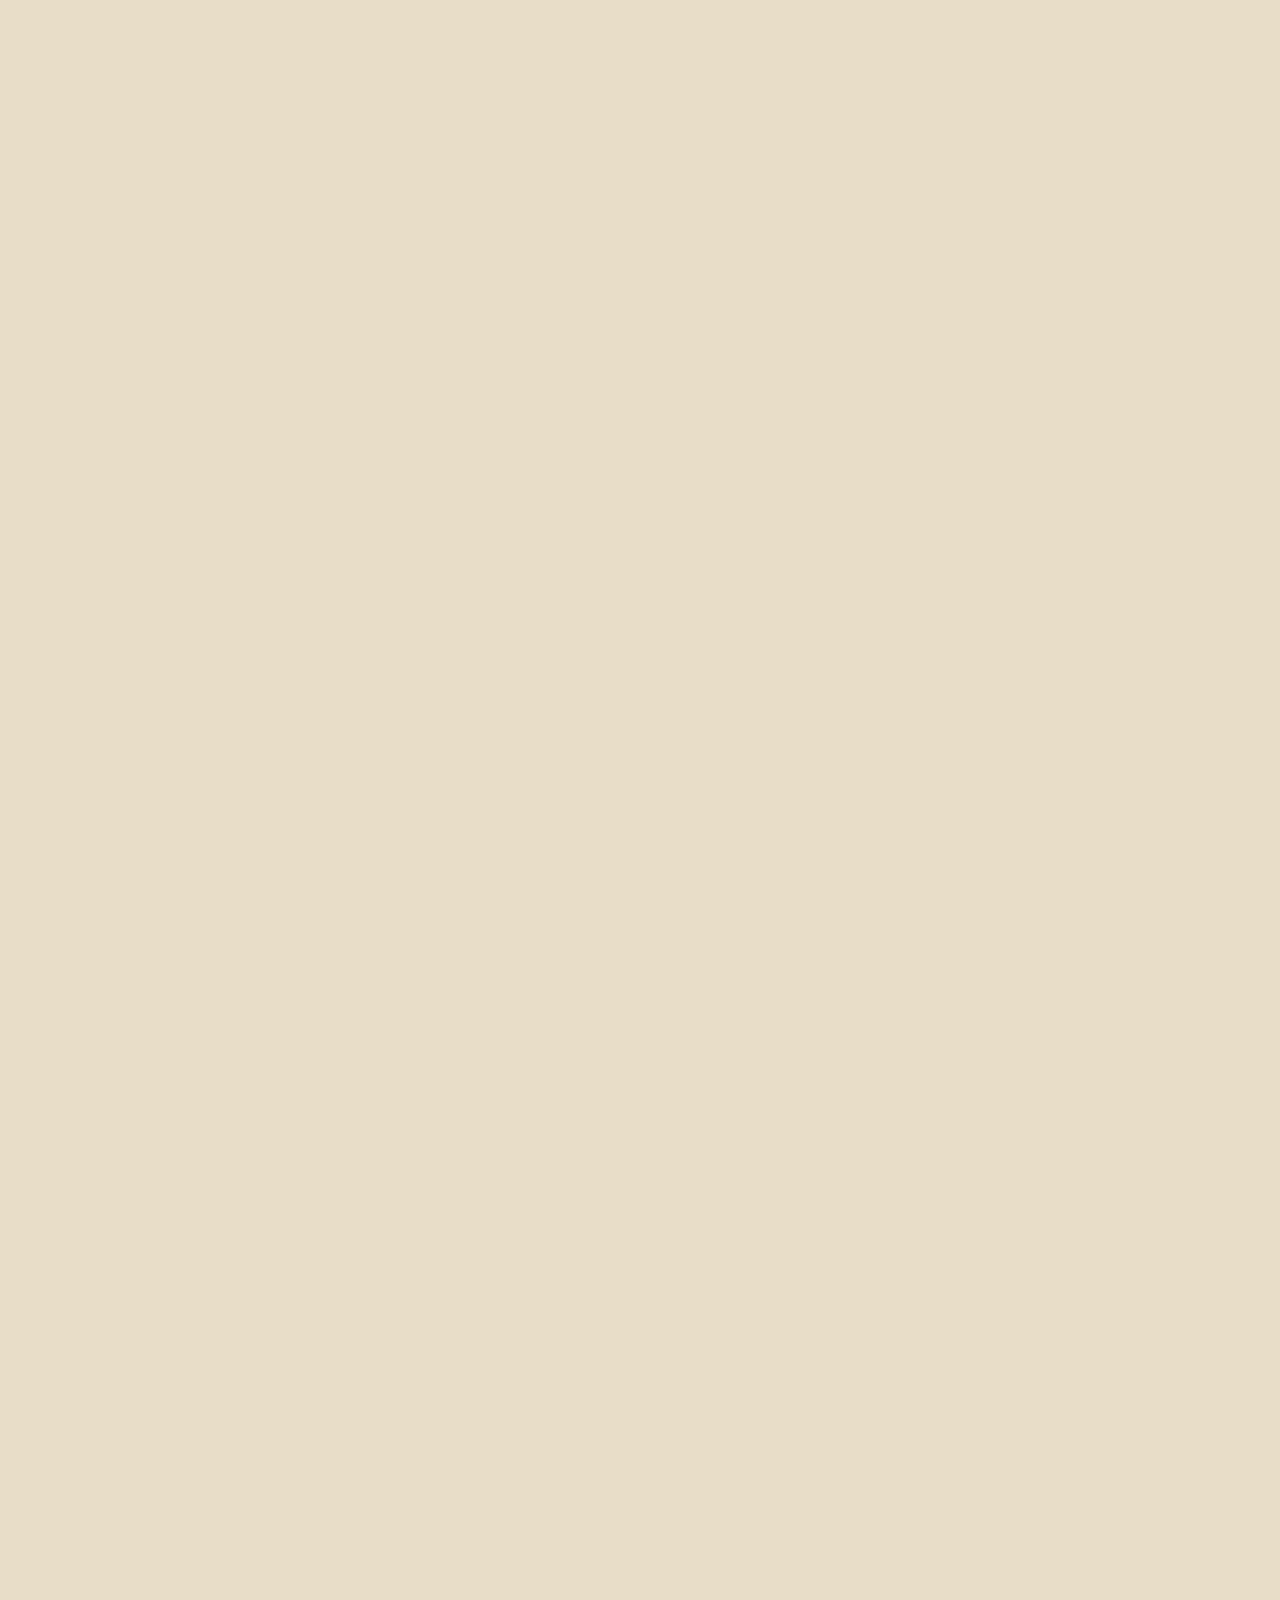
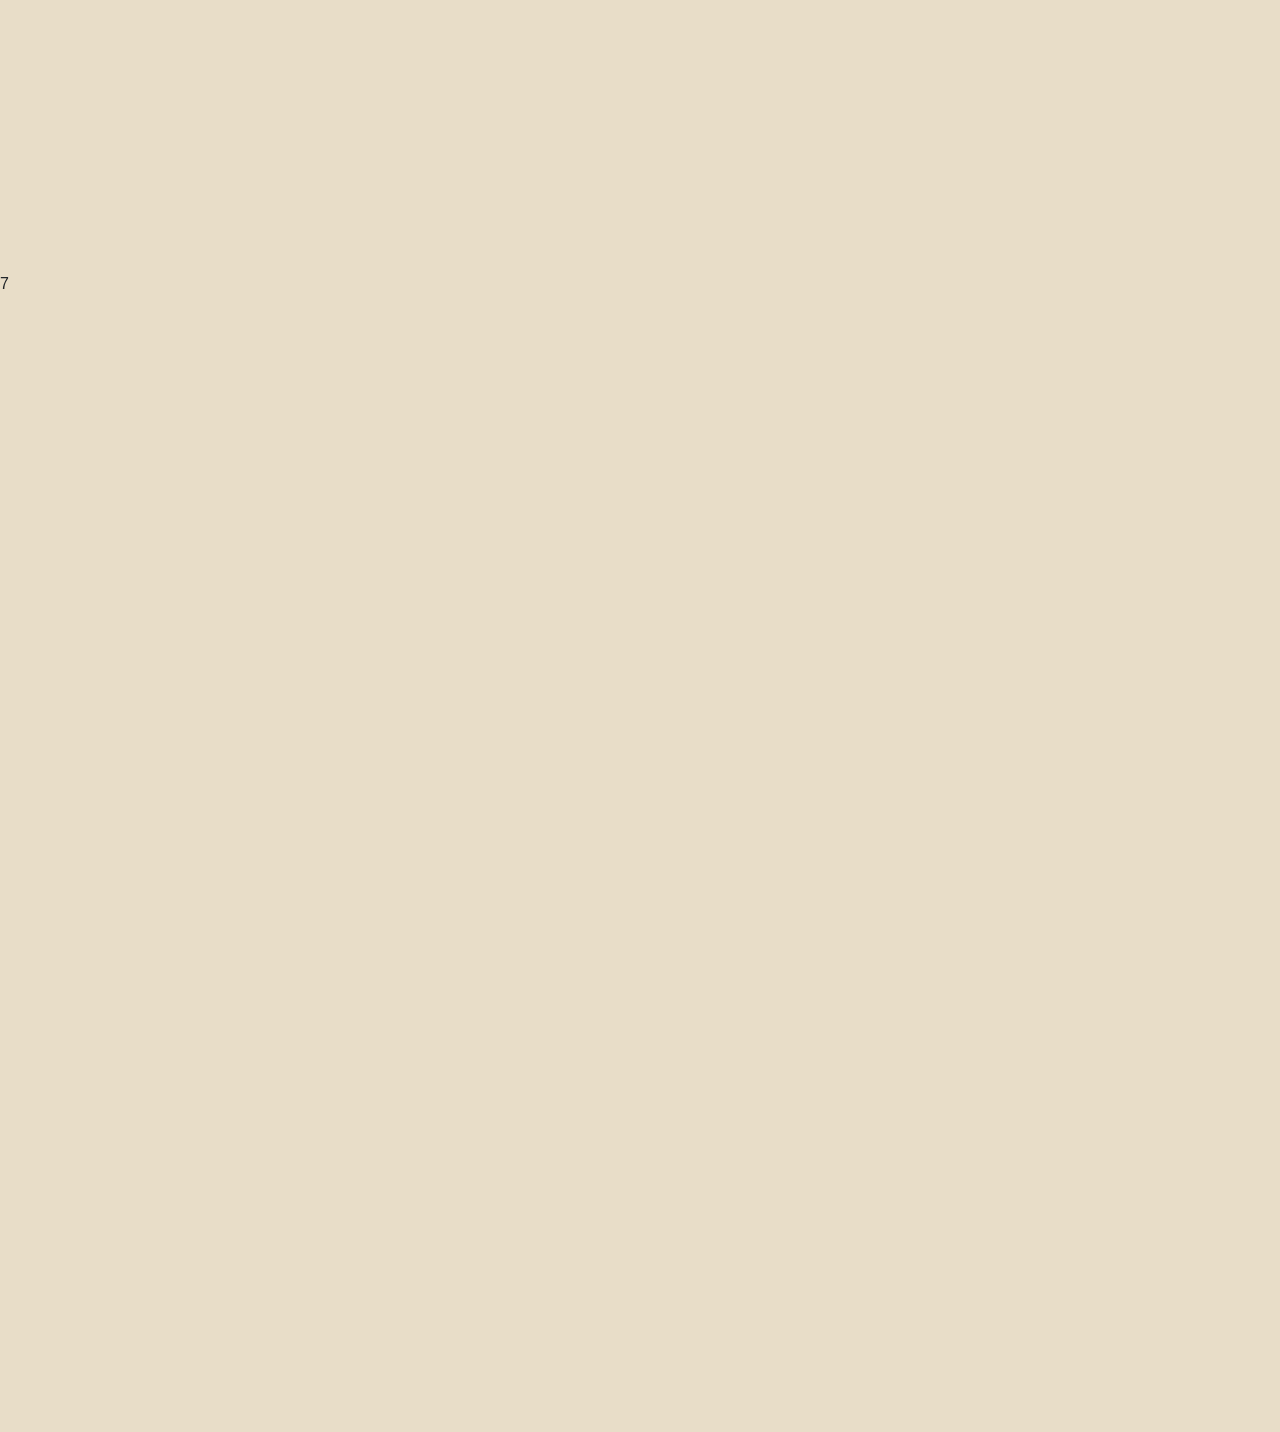
==== commit 209e251c: "scroll effects" ====
--- a/index.html
+++ b/index.html
@@ -5,108 +5,118 @@
   <script src="https://ajax.googleapis.com/ajax/libs/jquery/3.5.1/jquery.min.js"></script>
   <script src='script.js'></script>
   <script src="https://unpkg.com/aos@2.3.1/dist/aos.js"></script>
+
 </head>
 
 <body>
-  <div class="intro">
+  <div data-scroll class="intro">
     <p>On camera, famed British gardener Bannerman asks this seemingly simple question whilst walking in his Trematon Castle garden in Cornwall, with a spiky giant Gunnera in hand, the leaves acting as an oversized umbrella over the imposing man. Yet, he spent months removing the invasive petasites from the grounds of the garden when he first started working on it.</p>
     <p>Here lies the complexity of offering an answer to this treacherous interrogation. A plant is, first and foremost, regarded as a weed according to its desirability to humans in a given context. In this human-centric perspective, it is a plant that is not valued for certain of its particular characteristics and properties, making it undesirable, to be eradicated through various &mdash; often violent &mdash; methods. As the famous gardener asks us to reconsider our narrow conceptions of nature, at the core of his role, lies the desire to control and manipulate nature.&nbsp;</p>
     <p>What do these plants become when growing in an alternate third space (or is it the first space)? Vegetal practices such as gardening have a long history of control and conditioning of nature as a separate, subservient non-human entity &mdash; the desire to tame it in accordance with human&rsquo;s use of space. Weeding out undesirable plants is a part of this practice. What potential then lies in relinquishing control to these undesirables? Is this ground for a rewilding revolution, a quiet resistance and decolonial utopia? To think through the question of what is a weed is to problematize the varied notions, to become conscious of the dualistic divide of nature and culture, and to break it down like a mycellic cell in a heap of soil and humus.&nbsp;</p>
     <p>This collaborative multi-disciplined project, which premises itself on the idea of vegetal and human entanglements, weaves a collection of provocations, questions and investigations that explore and interrogate the multi-faceted notions of a weed through essays of images and texts using the digital landscape as fertile ground to germinate from. We agitate metaphysical soil and thread together plant provocations and metaphors. We explore the weed&rsquo;s place in the construction of landscapes, botanical migration across the globe and we situate the body as a landscape.</p>
   </div>
-  <br><br><br><br>
-  <div data-aos="fade-up"><img class="img-half" src="https://ca-times.brightspotcdn.com/dims4/default/3d73eeb/2147483647/strip/true/crop/1292x861+0+0/resize/840x560!/quality/90/?url=https%3A%2F%2Fcalifornia-times-brightspot.s3.amazonaws.com%2F62%2F95%2F290a0c9748479ffbb9879364e69a%2Fla-hm-ga-get-rid-of-your-weeds-nut-grass-web-lead.JPG"></div>
-  <div class="img-left" data-aos="fade-right">
-    <h1 class="special-title">What is a weed</h1><img class=" img-smaller" src="https://ca-times.brightspotcdn.com/dims4/default/3d73eeb/2147483647/strip/true/crop/1292x861+0+0/resize/840x560!/quality/90/?url=https%3A%2F%2Fcalifornia-times-brightspot.s3.amazonaws.com%2F62%2F95%2F290a0c9748479ffbb9879364e69a%2Fla-hm-ga-get-rid-of-your-weeds-nut-grass-web-lead.JPG">
-  </div><br><br>
-  <div data-aos="fade-down">
-    <p><i>Is&nbsp;a&nbsp;weed<br>
-        &nbsp;&nbsp;&nbsp;&nbsp;&nbsp;&nbsp;&nbsp;&nbsp;&nbsp;&nbsp;&nbsp;&nbsp;&nbsp;&nbsp;&nbsp;&nbsp;A&nbsp;&nbsp;&nbsp;d&nbsp;i&nbsp;s&nbsp;p&nbsp;l&nbsp;a&nbsp;c&nbsp;e&nbsp;d&nbsp;&nbsp;plant
-        <br><br>
-        &nbsp;&nbsp;&nbsp;&nbsp;&nbsp;&nbsp;&nbsp;&nbsp;&nbsp;&nbsp;&nbsp;&nbsp;&nbsp;&nbsp;&nbsp;&nbsp;&nbsp;&nbsp;&nbsp;&nbsp;&nbsp;&nbsp;&nbsp;&nbsp;&nbsp;&nbsp;&nbsp;&nbsp;&nbsp;&nbsp;&nbsp;&nbsp;&nbsp;&nbsp;&nbsp;&nbsp;&nbsp;&nbsp;&nbsp;&nbsp;&nbsp;&nbsp;&nbsp;&nbsp;&nbsp;&nbsp;&nbsp;&nbsp;&nbsp;A&nbsp;&nbsp;&nbsp;PLANT&nbsp;&nbsp;&nbsp;&nbsp;OUT&nbsp;&nbsp;&nbsp;&nbsp;OF&nbsp;&nbsp;&nbsp;PLACE<br>
-        &nbsp;&nbsp;&nbsp;&nbsp;&nbsp;&nbsp;&nbsp;&nbsp;&nbsp;&nbsp;&nbsp;&nbsp;&nbsp;&nbsp;&nbsp;&nbsp;&nbsp;&nbsp;&nbsp;&nbsp;&nbsp;&nbsp;&nbsp;&nbsp;&nbsp;&nbsp;&nbsp;&nbsp;&nbsp;&nbsp;&nbsp;&nbsp;&nbsp;&nbsp;&nbsp;&nbsp;&nbsp;&nbsp;&nbsp;&nbsp;&nbsp;&nbsp;&nbsp;&nbsp;&nbsp;&nbsp;&nbsp;&nbsp;&nbsp;&nbsp;&nbsp;&nbsp;&nbsp;&nbsp;&nbsp;&nbsp;&nbsp;&nbsp;&nbsp;&nbsp;&nbsp;&nbsp;&nbsp;&nbsp;&nbsp;&nbsp;&nbsp;&nbsp;&nbsp;&nbsp;&nbsp;&nbsp;&nbsp;&nbsp;In&nbsp;a&nbsp;not&nbsp;no&nbsp;place<br><br><br><br>
-        &nbsp;&nbsp;&nbsp;&nbsp;&nbsp;&nbsp;&nbsp;&nbsp;&nbsp;&nbsp;&nbsp;&nbsp;&nbsp;&nbsp;&nbsp;&nbsp;&nbsp;&nbsp;&nbsp;&nbsp;&nbsp;&nbsp;&nbsp;&nbsp;&nbsp;&nbsp;&nbsp;&nbsp;&nbsp;&nbsp;&nbsp;&nbsp;&nbsp;&nbsp;&nbsp;&nbsp;&nbsp;&nbsp;&nbsp;&nbsp;&nbsp;&nbsp;&nbsp;&nbsp;&nbsp;&nbsp;&nbsp;&nbsp;&nbsp;&nbsp;&nbsp;&nbsp;&nbsp;&nbsp;&nbsp;&nbsp;&nbsp;&nbsp;&nbsp;&nbsp;&nbsp;&nbsp;&nbsp;&nbsp;&nbsp;&nbsp;&nbsp;&nbsp;&nbsp;&nbsp;&nbsp;&nbsp;&nbsp;&nbsp;&nbsp;&nbsp;
+  <div class="content">
 
-        &nbsp;&nbsp;&nbsp;&nbsp;&nbsp;&nbsp;&nbsp;&nbsp;&nbsp;&nbsp;&nbsp;&nbsp;&nbsp;&nbsp;&nbsp;&nbsp;&nbsp;&nbsp;&nbsp;&nbsp;&nbsp;&nbsp;&nbsp;&nbsp;&nbsp;&nbsp;&nbsp;&nbsp;&nbsp;&nbsp;&nbsp;Is&nbsp;a&nbsp;weed<br>
-        &nbsp;&nbsp;&nbsp;&nbsp;&nbsp;&nbsp;&nbsp;&nbsp;&nbsp;&nbsp;&nbsp;&nbsp;&nbsp;&nbsp;&nbsp;&nbsp;&nbsp;&nbsp;&nbsp;&nbsp;&nbsp;&nbsp;&nbsp;&nbsp;&nbsp;&nbsp;&nbsp;&nbsp;&nbsp;&nbsp;&nbsp;&nbsp;&nbsp;&nbsp;&nbsp;&nbsp;&nbsp;&nbsp;&nbsp;&nbsp;&nbsp;&nbsp;&nbsp;&nbsp;&nbsp;&nbsp;&nbsp;&nbsp;&nbsp;A&nbsp;(vegetal)&nbsp;being&nbsp;holding&nbsp;ground
-        <br><br><br><br><br>
+    <!--
+    <section class="hero-section" id="js-hero">
+      <img src="https://source.unsplash.com/random/1920x1080" alt="Image Alt" />
+    </section>
+-->
 
-        &nbsp;&nbsp;&nbsp;&nbsp;&nbsp;&nbsp;&nbsp;&nbsp;&nbsp;&nbsp;&nbsp;&nbsp;&nbsp;&nbsp;&nbsp;&nbsp;&nbsp;&nbsp;&nbsp;&nbsp;&nbsp;&nbsp;&nbsp;&nbsp;&nbsp;&nbsp;&nbsp;&nbsp;&nbsp;&nbsp;&nbsp;&nbsp;&nbsp;&nbsp;&nbsp;&nbsp;&nbsp;&nbsp;&nbsp;&nbsp;&nbsp;&nbsp;&nbsp;&nbsp;&nbsp;&nbsp;&nbsp;&nbsp;&nbsp;&nbsp;&nbsp;&nbsp;&nbsp;&nbsp;&nbsp;&nbsp;&nbsp;&nbsp;&nbsp;&nbsp;&nbsp;&nbsp;&nbsp;&nbsp;&nbsp;&nbsp;&nbsp;&nbsp;&nbsp;&nbsp;&nbsp;&nbsp;&nbsp;&nbsp;&nbsp;&nbsp;&nbsp;&nbsp;&nbsp;Landing&nbsp;ground—to&nbsp;land&nbsp;on&nbsp;the&nbsp;ground—to&nbsp;come&nbsp;through&nbsp;
-      </i></p>
-  </div>
-  <div data-aos="fade-up">
+    <div class="img-container" style="width:500px;" data-aos-anchor-placement="top-bottom" data-aos="fade-up">
+      <img class="img-half" src="https://ca-times.brightspotcdn.com/dims4/default/3d73eeb/2147483647/strip/true/crop/1292x861+0+0/resize/840x560!/quality/90/?url=https%3A%2F%2Fcalifornia-times-brightspot.s3.amazonaws.com%2F62%2F95%2F290a0c9748479ffbb9879364e69a%2Fla-hm-ga-get-rid-of-your-weeds-nut-grass-web-lead.JPG">
+    </div>
+    <div class="img-left" data-aos="fade-right">
+      <h1 class="special-title">What is a weed</h1>
+      <div class="img-container" style="width:400px; position:absolute; right:0;">
+        <img class="img-smaller" src="https://ca-times.brightspotcdn.com/dims4/default/3d73eeb/2147483647/strip/true/crop/1292x861+0+0/resize/840x560!/quality/90/?url=https%3A%2F%2Fcalifornia-times-brightspot.s3.amazonaws.com%2F62%2F95%2F290a0c9748479ffbb9879364e69a%2Fla-hm-ga-get-rid-of-your-weeds-nut-grass-web-lead.JPG">
+      </div>
+    </div>
+    <div><br><br>
+      <p><i>
+          <div data-aos="fade-down">Is&nbsp;a&nbsp;weed</div><br>
+          <div data-aos="fade-down">&nbsp;&nbsp;&nbsp;&nbsp;&nbsp;&nbsp;&nbsp;&nbsp;&nbsp;&nbsp;&nbsp;&nbsp;&nbsp;&nbsp;&nbsp;&nbsp;A&nbsp;&nbsp;&nbsp;d&nbsp;i&nbsp;s&nbsp;p&nbsp;l&nbsp;a&nbsp;c&nbsp;e&nbsp;d&nbsp;&nbsp;plant</div>
+          <br><br>
+          <div data-aos="fade-down">&nbsp;&nbsp;&nbsp;&nbsp;&nbsp;&nbsp;&nbsp;&nbsp;&nbsp;&nbsp;&nbsp;&nbsp;&nbsp;&nbsp;&nbsp;&nbsp;&nbsp;&nbsp;&nbsp;&nbsp;&nbsp;&nbsp;&nbsp;&nbsp;&nbsp;&nbsp;&nbsp;&nbsp;&nbsp;&nbsp;&nbsp;&nbsp;&nbsp;&nbsp;&nbsp;&nbsp;&nbsp;&nbsp;&nbsp;&nbsp;&nbsp;&nbsp;&nbsp;&nbsp;&nbsp;&nbsp;&nbsp;&nbsp;&nbsp;A&nbsp;&nbsp;&nbsp;PLANT&nbsp;&nbsp;&nbsp;&nbsp;OUT&nbsp;&nbsp;&nbsp;&nbsp;OF&nbsp;&nbsp;&nbsp;PLACE</div><br>
+          <div data-aos="fade-down">&nbsp;&nbsp;&nbsp;&nbsp;&nbsp;&nbsp;&nbsp;&nbsp;&nbsp;&nbsp;&nbsp;&nbsp;&nbsp;&nbsp;&nbsp;&nbsp;&nbsp;&nbsp;&nbsp;&nbsp;&nbsp;&nbsp;&nbsp;&nbsp;&nbsp;&nbsp;&nbsp;&nbsp;&nbsp;&nbsp;&nbsp;&nbsp;&nbsp;&nbsp;&nbsp;&nbsp;&nbsp;&nbsp;&nbsp;&nbsp;&nbsp;&nbsp;&nbsp;&nbsp;&nbsp;&nbsp;&nbsp;&nbsp;&nbsp;&nbsp;&nbsp;&nbsp;&nbsp;&nbsp;&nbsp;&nbsp;&nbsp;&nbsp;&nbsp;&nbsp;&nbsp;&nbsp;&nbsp;&nbsp;&nbsp;&nbsp;&nbsp;&nbsp;&nbsp;&nbsp;&nbsp;&nbsp;&nbsp;&nbsp;In&nbsp;a&nbsp;not&nbsp;no&nbsp;place</div><br><br><br><br>
+          <div data-aos="fade-down">&nbsp;&nbsp;&nbsp;&nbsp;&nbsp;&nbsp;&nbsp;&nbsp;&nbsp;&nbsp;&nbsp;&nbsp;&nbsp;&nbsp;&nbsp;&nbsp;&nbsp;&nbsp;&nbsp;&nbsp;&nbsp;&nbsp;&nbsp;&nbsp;&nbsp;&nbsp;&nbsp;&nbsp;&nbsp;&nbsp;&nbsp;&nbsp;&nbsp;&nbsp;&nbsp;&nbsp;&nbsp;&nbsp;&nbsp;&nbsp;&nbsp;&nbsp;&nbsp;&nbsp;&nbsp;&nbsp;&nbsp;&nbsp;&nbsp;&nbsp;&nbsp;&nbsp;&nbsp;&nbsp;&nbsp;&nbsp;&nbsp;&nbsp;&nbsp;&nbsp;&nbsp;&nbsp;&nbsp;&nbsp;&nbsp;&nbsp;&nbsp;&nbsp;&nbsp;&nbsp;&nbsp;&nbsp;&nbsp;&nbsp;&nbsp;&nbsp;
+
+            &nbsp;&nbsp;&nbsp;&nbsp;&nbsp;&nbsp;&nbsp;&nbsp;&nbsp;&nbsp;&nbsp;&nbsp;&nbsp;&nbsp;&nbsp;&nbsp;&nbsp;&nbsp;&nbsp;&nbsp;&nbsp;&nbsp;&nbsp;&nbsp;&nbsp;&nbsp;&nbsp;&nbsp;&nbsp;&nbsp;&nbsp;Is&nbsp;a&nbsp;weed</div><br>
+          <div data-aos="fade-down">&nbsp;&nbsp;&nbsp;&nbsp;&nbsp;&nbsp;&nbsp;&nbsp;&nbsp;&nbsp;&nbsp;&nbsp;&nbsp;&nbsp;&nbsp;&nbsp;&nbsp;&nbsp;&nbsp;&nbsp;&nbsp;&nbsp;&nbsp;&nbsp;&nbsp;&nbsp;&nbsp;&nbsp;&nbsp;&nbsp;&nbsp;&nbsp;&nbsp;&nbsp;&nbsp;&nbsp;&nbsp;&nbsp;&nbsp;&nbsp;&nbsp;&nbsp;&nbsp;&nbsp;&nbsp;&nbsp;&nbsp;&nbsp;&nbsp;A&nbsp;(vegetal)&nbsp;being&nbsp;holding&nbsp;ground</div>
+          <br><br><br><br><br>
+
+          <div data-aos="fade-down">&nbsp;&nbsp;&nbsp;&nbsp;&nbsp;&nbsp;&nbsp;&nbsp;&nbsp;&nbsp;&nbsp;&nbsp;&nbsp;&nbsp;&nbsp;&nbsp;&nbsp;&nbsp;&nbsp;&nbsp;&nbsp;&nbsp;&nbsp;&nbsp;&nbsp;&nbsp;&nbsp;&nbsp;&nbsp;&nbsp;&nbsp;&nbsp;&nbsp;&nbsp;&nbsp;&nbsp;&nbsp;&nbsp;&nbsp;&nbsp;&nbsp;&nbsp;&nbsp;&nbsp;&nbsp;&nbsp;&nbsp;&nbsp;&nbsp;&nbsp;&nbsp;&nbsp;&nbsp;&nbsp;&nbsp;&nbsp;&nbsp;&nbsp;&nbsp;&nbsp;&nbsp;&nbsp;&nbsp;&nbsp;&nbsp;&nbsp;&nbsp;&nbsp;&nbsp;&nbsp;&nbsp;&nbsp;&nbsp;&nbsp;&nbsp;&nbsp;&nbsp;&nbsp;&nbsp;Landing&nbsp;ground—to&nbsp;land&nbsp;on&nbsp;the&nbsp;ground—to&nbsp;come&nbsp;through&nbsp;</div>
+        </i></p>
 
 
-    &nbsp;&nbsp;&nbsp;&nbsp;&nbsp;&nbsp;&nbsp;&nbsp;&nbsp;&nbsp;A&nbsp;weed&nbsp;is<br>
-    &nbsp;&nbsp;&nbsp;&nbsp;&nbsp;&nbsp;&nbsp;&nbsp;&nbsp;&nbsp;&nbsp;&nbsp;&nbsp;&nbsp;&nbsp;&nbsp;&nbsp;&nbsp;&nbsp;&nbsp;&nbsp;&nbsp;&nbsp;&nbsp;&nbsp;&nbsp;Is&nbsp;a&nbsp;weed<br>
-    &nbsp;&nbsp;&nbsp;&nbsp;&nbsp;&nbsp;&nbsp;&nbsp;&nbsp;&nbsp;&nbsp;&nbsp;&nbsp;&nbsp;&nbsp;&nbsp;&nbsp;&nbsp;&nbsp;&nbsp;&nbsp;&nbsp;&nbsp;&nbsp;&nbsp;&nbsp;&nbsp;&nbsp;&nbsp;&nbsp;&nbsp;&nbsp;&nbsp;&nbsp;&nbsp;&nbsp;&nbsp;&nbsp;&nbsp;&nbsp;&nbsp;&nbsp;&nbsp;Is&nbsp;a&nbsp;weed<br>
-    &nbsp;&nbsp;&nbsp;&nbsp;&nbsp;&nbsp;&nbsp;&nbsp;&nbsp;&nbsp;&nbsp;&nbsp;&nbsp;&nbsp;&nbsp;&nbsp;&nbsp;&nbsp;&nbsp;&nbsp;&nbsp;&nbsp;&nbsp;&nbsp;&nbsp;&nbsp;&nbsp;&nbsp;&nbsp;&nbsp;&nbsp;&nbsp;&nbsp;&nbsp;&nbsp;&nbsp;&nbsp;&nbsp;&nbsp;&nbsp;&nbsp;&nbsp;&nbsp;&nbsp;&nbsp;&nbsp;&nbsp;&nbsp;&nbsp;&nbsp;&nbsp;&nbsp;&nbsp;&nbsp;&nbsp;&nbsp;&nbsp;&nbsp;&nbsp;Is&nbsp;a&nbsp;weed&nbsp;<br><br><br><br><br><br><br>
 
-    &nbsp;&nbsp;&nbsp;&nbsp;&nbsp;&nbsp;&nbsp;&nbsp;&nbsp;&nbsp;&nbsp;&nbsp;&nbsp;&nbsp;&nbsp;&nbsp;&nbsp;&nbsp;&nbsp;&nbsp;&nbsp;&nbsp;&nbsp;&nbsp;&nbsp;&nbsp;&nbsp;&nbsp;&nbsp;&nbsp;&nbsp;&nbsp;&nbsp;&nbsp;&nbsp;&nbsp;&nbsp;&nbsp;&nbsp;&nbsp;&nbsp;&nbsp;&nbsp;&nbsp;&nbsp;&nbsp;&nbsp;&nbsp;&nbsp;&nbsp;&nbsp;&nbsp;&nbsp;&nbsp;&nbsp;&nbsp;&nbsp;&nbsp;&nbsp;&nbsp;&nbsp;&nbsp;&nbsp;&nbsp;&nbsp;&nbsp;&nbsp;&nbsp;&nbsp;&nbsp;&nbsp;&nbsp;&nbsp;&nbsp;&nbsp;&nbsp;&nbsp;&nbsp;Is&nbsp;a&nbsp;weed&nbsp;<br>
-    &nbsp;&nbsp;&nbsp;&nbsp;&nbsp;&nbsp;&nbsp;&nbsp;&nbsp;&nbsp;&nbsp;&nbsp;&nbsp;&nbsp;&nbsp;&nbsp;&nbsp;&nbsp;&nbsp;&nbsp;&nbsp;&nbsp;&nbsp;&nbsp;&nbsp;&nbsp;&nbsp;&nbsp;&nbsp;&nbsp;&nbsp;&nbsp;&nbsp;&nbsp;&nbsp;&nbsp;&nbsp;&nbsp;&nbsp;&nbsp;&nbsp;&nbsp;&nbsp;&nbsp;&nbsp;&nbsp;&nbsp;&nbsp;&nbsp;&nbsp;&nbsp;&nbsp;&nbsp;&nbsp;&nbsp;&nbsp;&nbsp;&nbsp;&nbsp;&nbsp;&nbsp;&nbsp;&nbsp;&nbsp;&nbsp;&nbsp;&nbsp;&nbsp;&nbsp;&nbsp;&nbsp;&nbsp;&nbsp;&nbsp;&nbsp;&nbsp;&nbsp;&nbsp;&nbsp;&nbsp;&nbsp;&nbsp;&nbsp;&nbsp;&nbsp;&nbsp;&nbsp;&nbsp;&nbsp;&nbsp;&nbsp;&nbsp;&nbsp;A&nbsp;plant&nbsp;negotiating&nbsp;concrete&nbsp;&nbsp;r&nbsp;u&nbsp;p&nbsp;
-    <br> &nbsp;&nbsp;&nbsp;&nbsp;&nbsp;&nbsp;&nbsp;&nbsp;&nbsp;&nbsp;&nbsp;&nbsp;&nbsp;&nbsp;&nbsp;&nbsp;&nbsp;&nbsp;&nbsp;&nbsp;&nbsp;&nbsp;&nbsp;&nbsp;&nbsp;&nbsp;&nbsp;&nbsp;&nbsp;&nbsp;&nbsp;&nbsp;&nbsp;&nbsp;&nbsp;&nbsp;&nbsp;&nbsp;&nbsp;&nbsp;&nbsp;&nbsp;&nbsp;&nbsp;&nbsp;&nbsp;&nbsp;&nbsp;&nbsp;&nbsp;&nbsp;&nbsp;&nbsp;&nbsp;&nbsp;&nbsp;&nbsp;&nbsp;&nbsp;&nbsp;&nbsp;&nbsp;&nbsp;&nbsp;&nbsp;&nbsp;&nbsp;&nbsp;&nbsp;&nbsp;&nbsp;&nbsp;&nbsp;&nbsp;&nbsp;&nbsp;&nbsp;&nbsp;&nbsp;&nbsp;&nbsp;&nbsp;&nbsp;&nbsp;&nbsp;&nbsp;&nbsp;&nbsp;&nbsp;&nbsp;&nbsp;&nbsp;&nbsp;&nbsp;&nbsp;&nbsp;&nbsp;&nbsp;&nbsp;&nbsp;&nbsp;&nbsp;&nbsp;&nbsp;&nbsp;&nbsp;&nbsp;&nbsp;&nbsp;&nbsp;&nbsp;&nbsp;&nbsp;&nbsp;&nbsp;&nbsp;&nbsp;&nbsp;&nbsp;&nbsp;&nbsp;&nbsp;&nbsp;&nbsp;&nbsp;&nbsp;&nbsp;&nbsp;&nbsp;&nbsp;&nbsp;&nbsp;&nbsp;&nbsp;&nbsp;&nbsp;&nbsp;&nbsp;&nbsp;&nbsp;&nbsp;&nbsp;&nbsp;&nbsp;&nbsp;&nbsp;&nbsp;&nbsp;&nbsp;&nbsp;&nbsp;&nbsp;&nbsp;&nbsp;t&nbsp;u&nbsp;r&nbsp;e
-    <br> &nbsp;&nbsp;&nbsp;&nbsp;&nbsp;&nbsp;&nbsp;&nbsp;&nbsp;&nbsp;&nbsp;&nbsp;&nbsp;&nbsp;&nbsp;&nbsp;&nbsp;&nbsp;&nbsp;&nbsp;&nbsp;&nbsp;&nbsp;&nbsp;&nbsp;&nbsp;&nbsp;&nbsp;&nbsp;&nbsp;&nbsp;&nbsp;&nbsp;&nbsp;&nbsp;&nbsp;&nbsp;&nbsp;&nbsp;&nbsp;&nbsp;&nbsp;&nbsp;&nbsp;&nbsp;&nbsp;&nbsp;&nbsp;&nbsp;&nbsp;&nbsp;&nbsp;&nbsp;&nbsp;&nbsp;&nbsp;&nbsp;&nbsp;&nbsp;&nbsp;&nbsp;&nbsp;&nbsp;&nbsp;&nbsp;&nbsp;&nbsp;&nbsp;&nbsp;&nbsp;&nbsp;&nbsp;&nbsp;&nbsp;&nbsp;&nbsp;&nbsp;&nbsp;&nbsp;&nbsp;&nbsp;&nbsp;&nbsp;&nbsp;&nbsp;&nbsp;&nbsp;&nbsp;&nbsp;&nbsp;&nbsp;&nbsp;&nbsp;&nbsp;&nbsp;&nbsp;&nbsp;&nbsp;&nbsp;&nbsp;&nbsp;&nbsp;&nbsp;&nbsp;&nbsp;&nbsp;&nbsp;&nbsp;&nbsp;&nbsp;&nbsp;&nbsp;&nbsp;&nbsp;&nbsp;&nbsp;&nbsp;&nbsp;&nbsp;&nbsp;&nbsp;&nbsp;&nbsp;&nbsp;&nbsp;&nbsp;&nbsp;&nbsp;&nbsp;&nbsp;&nbsp;&nbsp;&nbsp;&nbsp;&nbsp;&nbsp;&nbsp;&nbsp;&nbsp;&nbsp;&nbsp;&nbsp;&nbsp;&nbsp;&nbsp;&nbsp;&nbsp;&nbsp;&nbsp;&nbsp;&nbsp;&nbsp;&nbsp;&nbsp;&nbsp;&nbsp;&nbsp;&nbsp;&nbsp;&nbsp;&nbsp;&nbsp;&nbsp;&nbsp;s&nbsp;&nbsp;
+      <div data-aos="fade-down">&nbsp;&nbsp;&nbsp;&nbsp;&nbsp;&nbsp;&nbsp;&nbsp;&nbsp;&nbsp;A&nbsp;weed&nbsp;is</div><br>
+      <div data-aos="fade-down"> &nbsp;&nbsp;&nbsp;&nbsp;&nbsp;&nbsp;&nbsp;&nbsp;&nbsp;&nbsp;&nbsp;&nbsp;&nbsp;&nbsp;&nbsp;&nbsp;&nbsp;&nbsp;&nbsp;&nbsp;&nbsp;&nbsp;&nbsp;&nbsp;&nbsp;&nbsp;Is&nbsp;a&nbsp;weed</div><br>
+      <div data-aos="fade-down">&nbsp;&nbsp;&nbsp;&nbsp;&nbsp;&nbsp;&nbsp;&nbsp;&nbsp;&nbsp;&nbsp;&nbsp;&nbsp;&nbsp;&nbsp;&nbsp;&nbsp;&nbsp;&nbsp;&nbsp;&nbsp;&nbsp;&nbsp;&nbsp;&nbsp;&nbsp;&nbsp;&nbsp;&nbsp;&nbsp;&nbsp;&nbsp;&nbsp;&nbsp;&nbsp;&nbsp;&nbsp;&nbsp;&nbsp;&nbsp;&nbsp;&nbsp;&nbsp;Is&nbsp;a&nbsp;weed</div><br>
+      <div data-aos="fade-down">&nbsp;&nbsp;&nbsp;&nbsp;&nbsp;&nbsp;&nbsp;&nbsp;&nbsp;&nbsp;&nbsp;&nbsp;&nbsp;&nbsp;&nbsp;&nbsp;&nbsp;&nbsp;&nbsp;&nbsp;&nbsp;&nbsp;&nbsp;&nbsp;&nbsp;&nbsp;&nbsp;&nbsp;&nbsp;&nbsp;&nbsp;&nbsp;&nbsp;&nbsp;&nbsp;&nbsp;&nbsp;&nbsp;&nbsp;&nbsp;&nbsp;&nbsp;&nbsp;&nbsp;&nbsp;&nbsp;&nbsp;&nbsp;&nbsp;&nbsp;&nbsp;&nbsp;&nbsp;&nbsp;&nbsp;&nbsp;&nbsp;&nbsp;&nbsp;Is&nbsp;a&nbsp;weed&nbsp;</div><br><br><br><br><br><br><br>
 
-  </div>
-  <div>
-    <div data-aos="fade-right">
-      <p>Are&nbsp;weeds&nbsp;pushing&nbsp;their&nbsp;way&nbsp;out&nbsp;of&nbsp;every&nbsp;crack,<br>
-        &nbsp;&nbsp;&nbsp;&nbsp;&nbsp;&nbsp;&nbsp;&nbsp;&nbsp;&nbsp;&nbsp;&nbsp;&nbsp;&nbsp;&nbsp;&nbsp;&nbsp;&nbsp;&nbsp;&nbsp;&nbsp;&nbsp;&nbsp;&nbsp;&nbsp;&nbsp;&nbsp;&nbsp;&nbsp;&nbsp;&nbsp;&nbsp;&nbsp;&nbsp;&nbsp;&nbsp;&nbsp;&nbsp;&nbsp;&nbsp;&nbsp;&nbsp;&nbsp;nature’s&nbsp;proof&nbsp;of&nbsp;her&nbsp;will&nbsp;to&nbsp;resist&nbsp;the&nbsp;human’s&nbsp;urge&nbsp;to&nbsp;control&nbsp;it?&nbsp;<br><br>
-        &nbsp;&nbsp;&nbsp;&nbsp;&nbsp;&nbsp;&nbsp;&nbsp;&nbsp;&nbsp;&nbsp;&nbsp;&nbsp;&nbsp;&nbsp;&nbsp;&nbsp;&nbsp;&nbsp;&nbsp;&nbsp;&nbsp;&nbsp;&nbsp;&nbsp;&nbsp;&nbsp;&nbsp;&nbsp;&nbsp;&nbsp;&nbsp;&nbsp;&nbsp;&nbsp;&nbsp;&nbsp;&nbsp;&nbsp;&nbsp;&nbsp;&nbsp;&nbsp;&nbsp;&nbsp;&nbsp;&nbsp;&nbsp;&nbsp;&nbsp;&nbsp;
-        &nbsp;&nbsp;&nbsp;&nbsp;&nbsp;&nbsp;&nbsp;&nbsp;&nbsp;&nbsp;&nbsp;&nbsp;&nbsp;&nbsp;&nbsp;&nbsp;&nbsp;&nbsp;&nbsp;&nbsp;&nbsp;&nbsp;&nbsp;&nbsp;&nbsp;&nbsp;&nbsp;&nbsp;&nbsp;&nbsp;&nbsp;&nbsp;&nbsp;&nbsp;&nbsp;&nbsp;&nbsp;&nbsp;&nbsp;&nbsp;&nbsp;&nbsp;&nbsp;&nbsp;A&nbsp;reminder&nbsp;that&nbsp;every&nbsp;built&nbsp;environment&nbsp;must&nbsp;exist&nbsp;in&nbsp;negotiation<br>&nbsp;—ideally&nbsp;in&nbsp;harmony—&nbsp;with&nbsp;its&nbsp;natural&nbsp;one.
+      <div data-aos="fade-down">&nbsp;&nbsp;&nbsp;&nbsp;&nbsp;&nbsp;&nbsp;&nbsp;&nbsp;&nbsp;&nbsp;&nbsp;&nbsp;&nbsp;&nbsp;&nbsp;&nbsp;&nbsp;&nbsp;&nbsp;&nbsp;&nbsp;&nbsp;&nbsp;&nbsp;&nbsp;&nbsp;&nbsp;&nbsp;&nbsp;&nbsp;&nbsp;&nbsp;&nbsp;&nbsp;&nbsp;&nbsp;&nbsp;&nbsp;&nbsp;&nbsp;&nbsp;&nbsp;&nbsp;&nbsp;&nbsp;&nbsp;&nbsp;&nbsp;&nbsp;&nbsp;&nbsp;&nbsp;&nbsp;&nbsp;&nbsp;&nbsp;&nbsp;&nbsp;&nbsp;&nbsp;&nbsp;&nbsp;&nbsp;&nbsp;&nbsp;&nbsp;&nbsp;&nbsp;&nbsp;&nbsp;&nbsp;&nbsp;&nbsp;&nbsp;&nbsp;&nbsp;&nbsp;&nbsp;&nbsp;&nbsp;&nbsp;&nbsp;&nbsp;&nbsp;&nbsp;Is&nbsp;a&nbsp;weed&nbsp;</div><br>
+      <div data-aos="fade-down">&nbsp;&nbsp;&nbsp;&nbsp;&nbsp;&nbsp;&nbsp;&nbsp;&nbsp;&nbsp;&nbsp;&nbsp;&nbsp;&nbsp;&nbsp;&nbsp;&nbsp;&nbsp;&nbsp;&nbsp;&nbsp;&nbsp;&nbsp;&nbsp;&nbsp;&nbsp;&nbsp;&nbsp;&nbsp;&nbsp;&nbsp;&nbsp;&nbsp;&nbsp;&nbsp;&nbsp;&nbsp;&nbsp;&nbsp;&nbsp;&nbsp;&nbsp;&nbsp;&nbsp;&nbsp;&nbsp;&nbsp;&nbsp;&nbsp;&nbsp;&nbsp;&nbsp;&nbsp;&nbsp;&nbsp;&nbsp;&nbsp;&nbsp;&nbsp;&nbsp;&nbsp;&nbsp;&nbsp;&nbsp;&nbsp;&nbsp;&nbsp;&nbsp;&nbsp;&nbsp;&nbsp;&nbsp;&nbsp;&nbsp;&nbsp;&nbsp;&nbsp;&nbsp;&nbsp;&nbsp;&nbsp;&nbsp;&nbsp;&nbsp;&nbsp;&nbsp;&nbsp;&nbsp;&nbsp;&nbsp;&nbsp;&nbsp;&nbsp;&nbsp;&nbsp;&nbsp;&nbsp;&nbsp;&nbsp;&nbsp;A&nbsp;plant&nbsp;negotiating&nbsp;concrete&nbsp;&nbsp;r&nbsp;u&nbsp;p&nbsp;</div>
+      <br>
+      <div data-aos="fade-down">&nbsp;&nbsp;&nbsp;&nbsp;&nbsp;&nbsp;&nbsp;&nbsp;&nbsp;&nbsp;&nbsp;&nbsp;&nbsp;&nbsp;&nbsp;&nbsp;&nbsp;&nbsp;&nbsp;&nbsp;&nbsp;&nbsp;&nbsp;&nbsp;&nbsp;&nbsp;&nbsp;&nbsp;&nbsp;&nbsp;&nbsp;&nbsp;&nbsp;&nbsp;&nbsp;&nbsp;&nbsp;&nbsp;&nbsp;&nbsp;&nbsp;&nbsp;&nbsp;&nbsp;&nbsp;&nbsp;&nbsp;&nbsp;&nbsp;&nbsp;&nbsp;&nbsp;&nbsp;&nbsp;&nbsp;&nbsp;&nbsp;&nbsp;&nbsp;&nbsp;&nbsp;&nbsp;&nbsp;&nbsp;&nbsp;&nbsp;&nbsp;&nbsp;&nbsp;&nbsp;&nbsp;&nbsp;&nbsp;&nbsp;&nbsp;&nbsp;&nbsp;&nbsp;&nbsp;&nbsp;&nbsp;&nbsp;&nbsp;&nbsp;&nbsp;&nbsp;&nbsp;&nbsp;&nbsp;&nbsp;&nbsp;&nbsp;&nbsp;&nbsp;&nbsp;&nbsp;&nbsp;&nbsp;&nbsp;&nbsp;&nbsp;&nbsp;&nbsp;&nbsp;&nbsp;&nbsp;&nbsp;&nbsp;&nbsp;&nbsp;&nbsp;&nbsp;&nbsp;&nbsp;&nbsp;&nbsp;&nbsp;&nbsp;&nbsp;&nbsp;&nbsp;&nbsp;&nbsp;&nbsp;&nbsp;&nbsp;&nbsp;&nbsp;&nbsp;&nbsp;&nbsp;&nbsp;&nbsp;&nbsp;&nbsp;&nbsp;&nbsp;&nbsp;&nbsp;&nbsp;&nbsp;&nbsp;&nbsp;&nbsp;&nbsp;&nbsp;&nbsp;&nbsp;&nbsp;&nbsp;&nbsp;&nbsp;&nbsp;&nbsp;&nbsp;&nbsp;&nbsp;&nbsp;&nbsp;t&nbsp;u&nbsp;r&nbsp;e</div>
+      <br>
+      <div data-aos="fade-down">&nbsp;&nbsp;&nbsp;&nbsp;&nbsp;&nbsp;&nbsp;&nbsp;&nbsp;&nbsp;&nbsp;&nbsp;&nbsp;&nbsp;&nbsp;&nbsp;&nbsp;&nbsp;&nbsp;&nbsp;&nbsp;&nbsp;&nbsp;&nbsp;&nbsp;&nbsp;&nbsp;&nbsp;&nbsp;&nbsp;&nbsp;&nbsp;&nbsp;&nbsp;&nbsp;&nbsp;&nbsp;&nbsp;&nbsp;&nbsp;&nbsp;&nbsp;&nbsp;&nbsp;&nbsp;&nbsp;&nbsp;&nbsp;&nbsp;&nbsp;&nbsp;&nbsp;&nbsp;&nbsp;&nbsp;&nbsp;&nbsp;&nbsp;&nbsp;&nbsp;&nbsp;&nbsp;&nbsp;&nbsp;&nbsp;&nbsp;&nbsp;&nbsp;&nbsp;&nbsp;&nbsp;&nbsp;&nbsp;&nbsp;&nbsp;&nbsp;&nbsp;&nbsp;&nbsp;&nbsp;&nbsp;&nbsp;&nbsp;&nbsp;&nbsp;&nbsp;&nbsp;&nbsp;&nbsp;&nbsp;&nbsp;&nbsp;&nbsp;&nbsp;&nbsp;&nbsp;&nbsp;&nbsp;&nbsp;&nbsp;&nbsp;&nbsp;&nbsp;&nbsp;&nbsp;&nbsp;&nbsp;&nbsp;&nbsp;&nbsp;&nbsp;&nbsp;&nbsp;&nbsp;&nbsp;&nbsp;&nbsp;&nbsp;&nbsp;&nbsp;&nbsp;&nbsp;&nbsp;&nbsp;&nbsp;&nbsp;&nbsp;&nbsp;&nbsp;&nbsp;&nbsp;&nbsp;&nbsp;&nbsp;&nbsp;&nbsp;&nbsp;&nbsp;&nbsp;&nbsp;&nbsp;&nbsp;&nbsp;&nbsp;&nbsp;&nbsp;&nbsp;&nbsp;&nbsp;&nbsp;&nbsp;&nbsp;&nbsp;&nbsp;&nbsp;&nbsp;&nbsp;&nbsp;&nbsp;&nbsp;&nbsp;&nbsp;&nbsp;&nbsp;&nbsp;&nbsp;&nbsp;&nbsp;&nbsp;s&nbsp;&nbsp;</div>
 
-        Is&nbsp;a&nbsp;weed&nbsp;then,&nbsp;
-        A&nbsp;resistance&nbsp;to&nbsp;laboriously&nbsp;curated,&nbsp;easily&nbsp;manageable&nbsp;and&nbsp;predictable&nbsp;urban&nbsp;spaces
 
-        Weeds,&nbsp;<br>
-        &nbsp;&nbsp;&nbsp;&nbsp;&nbsp;&nbsp;&nbsp;&nbsp;&nbsp;&nbsp;Blurring&nbsp;seductively&nbsp;clear&nbsp;<br>
-        &nbsp;&nbsp;&nbsp;&nbsp;&nbsp;&nbsp;&nbsp;&nbsp;&nbsp;&nbsp;&nbsp;&nbsp;&nbsp;&nbsp;&nbsp;&nbsp;&nbsp;&nbsp;&nbsp;&nbsp;&nbsp;&nbsp;&nbsp;&nbsp;&nbsp;&nbsp;&nbsp;&nbsp;&nbsp;&nbsp;&nbsp;&nbsp;&nbsp;&nbsp;&nbsp;&nbsp;&nbsp;&nbsp;&nbsp;&nbsp;&nbsp;&nbsp;&nbsp;&nbsp;&nbsp;&nbsp;&nbsp;&nbsp;&nbsp;&nbsp;&nbsp;P<br>
-        &nbsp;&nbsp;&nbsp;&nbsp;&nbsp;&nbsp;&nbsp;&nbsp;&nbsp;&nbsp;&nbsp;&nbsp;&nbsp;&nbsp;&nbsp;&nbsp;&nbsp;&nbsp;&nbsp;&nbsp;&nbsp;&nbsp;&nbsp;&nbsp;&nbsp;&nbsp;&nbsp;&nbsp;&nbsp;&nbsp;&nbsp;&nbsp;&nbsp;&nbsp;&nbsp;&nbsp;&nbsp;&nbsp;&nbsp;&nbsp;&nbsp;&nbsp;&nbsp;&nbsp;&nbsp;&nbsp;&nbsp;&nbsp;&nbsp;&nbsp;&nbsp;&nbsp;&nbsp;A<br>
-        &nbsp;&nbsp;&nbsp;&nbsp;&nbsp;&nbsp;&nbsp;&nbsp;&nbsp;&nbsp;&nbsp;&nbsp;&nbsp;&nbsp;&nbsp;&nbsp;&nbsp;&nbsp;&nbsp;&nbsp;&nbsp;&nbsp;&nbsp;&nbsp;&nbsp;&nbsp;&nbsp;&nbsp;&nbsp;&nbsp;&nbsp;&nbsp;&nbsp;&nbsp;&nbsp;&nbsp;&nbsp;&nbsp;&nbsp;&nbsp;&nbsp;&nbsp;&nbsp;&nbsp;&nbsp;&nbsp;&nbsp;&nbsp;&nbsp;&nbsp;&nbsp;&nbsp;&nbsp;&nbsp;&nbsp;&nbsp;T&nbsp;<br>
-        &nbsp;&nbsp;&nbsp;&nbsp;&nbsp;&nbsp;&nbsp;&nbsp;&nbsp;&nbsp;&nbsp;&nbsp;&nbsp;&nbsp;&nbsp;&nbsp;&nbsp;&nbsp;&nbsp;&nbsp;&nbsp;&nbsp;&nbsp;&nbsp;&nbsp;&nbsp;&nbsp;&nbsp;&nbsp;&nbsp;&nbsp;&nbsp;&nbsp;&nbsp;&nbsp;&nbsp;&nbsp;&nbsp;&nbsp;&nbsp;&nbsp;&nbsp;&nbsp;&nbsp;&nbsp;&nbsp;&nbsp;&nbsp;&nbsp;&nbsp;&nbsp;&nbsp;&nbsp;&nbsp;&nbsp;&nbsp;&nbsp;&nbsp;&nbsp;H<br>
-        &nbsp;&nbsp;&nbsp;&nbsp;&nbsp;&nbsp;&nbsp;&nbsp;&nbsp;&nbsp;&nbsp;&nbsp;&nbsp;&nbsp;&nbsp;&nbsp;&nbsp;&nbsp;&nbsp;&nbsp;&nbsp;&nbsp;&nbsp;&nbsp;&nbsp;&nbsp;&nbsp;&nbsp;&nbsp;&nbsp;&nbsp;&nbsp;&nbsp;&nbsp;&nbsp;&nbsp;&nbsp;&nbsp;&nbsp;&nbsp;&nbsp;&nbsp;&nbsp;&nbsp;&nbsp;&nbsp;&nbsp;&nbsp;&nbsp;&nbsp;&nbsp;&nbsp;&nbsp;&nbsp;&nbsp;&nbsp;&nbsp;&nbsp;&nbsp;&nbsp;&nbsp;&nbsp;W<br>
-        &nbsp;&nbsp;&nbsp;&nbsp;&nbsp;&nbsp;&nbsp;&nbsp;&nbsp;&nbsp;&nbsp;&nbsp;&nbsp;&nbsp;&nbsp;&nbsp;&nbsp;&nbsp;&nbsp;&nbsp;&nbsp;&nbsp;&nbsp;&nbsp;&nbsp;&nbsp;&nbsp;&nbsp;&nbsp;&nbsp;&nbsp;&nbsp;&nbsp;&nbsp;&nbsp;&nbsp;&nbsp;&nbsp;&nbsp;&nbsp;&nbsp;&nbsp;&nbsp;&nbsp;&nbsp;&nbsp;&nbsp;&nbsp;&nbsp;&nbsp;&nbsp;&nbsp;&nbsp;&nbsp;&nbsp;&nbsp;&nbsp;&nbsp;&nbsp;&nbsp;&nbsp;&nbsp;&nbsp;&nbsp;&nbsp;&nbsp;A<br>
-        &nbsp;&nbsp;&nbsp;&nbsp;&nbsp;&nbsp;&nbsp;&nbsp;&nbsp;&nbsp;&nbsp;&nbsp;&nbsp;&nbsp;&nbsp;&nbsp;&nbsp;&nbsp;&nbsp;&nbsp;&nbsp;&nbsp;&nbsp;&nbsp;&nbsp;&nbsp;&nbsp;&nbsp;&nbsp;&nbsp;&nbsp;&nbsp;&nbsp;&nbsp;&nbsp;&nbsp;&nbsp;&nbsp;&nbsp;&nbsp;&nbsp;&nbsp;&nbsp;&nbsp;&nbsp;&nbsp;&nbsp;&nbsp;&nbsp;&nbsp;&nbsp;&nbsp;&nbsp;&nbsp;&nbsp;&nbsp;&nbsp;&nbsp;&nbsp;&nbsp;&nbsp;&nbsp;&nbsp;&nbsp;&nbsp;&nbsp;&nbsp;&nbsp;&nbsp;Y<br>
-        &nbsp;&nbsp;&nbsp;&nbsp;&nbsp;&nbsp;&nbsp;&nbsp;&nbsp;&nbsp;&nbsp;&nbsp;&nbsp;&nbsp;&nbsp;&nbsp;&nbsp;&nbsp;&nbsp;&nbsp;&nbsp;&nbsp;&nbsp;&nbsp;&nbsp;&nbsp;&nbsp;&nbsp;&nbsp;&nbsp;&nbsp;&nbsp;&nbsp;&nbsp;&nbsp;&nbsp;&nbsp;&nbsp;&nbsp;&nbsp;&nbsp;&nbsp;&nbsp;&nbsp;&nbsp;&nbsp;&nbsp;&nbsp;&nbsp;&nbsp;&nbsp;&nbsp;&nbsp;&nbsp;&nbsp;&nbsp;&nbsp;&nbsp;&nbsp;&nbsp;&nbsp;&nbsp;&nbsp;&nbsp;&nbsp;&nbsp;&nbsp;&nbsp;&nbsp;&nbsp;&nbsp;S&nbsp;,&nbsp;roads,&nbsp;tidy&nbsp;delineations<br><br></p>
-        <div class="img-left" data-aos="fade-left"><img class="img-centered-abs" src="https://ca-times.brightspotcdn.com/dims4/default/3d73eeb/2147483647/strip/true/crop/1292x861+0+0/resize/840x560!/quality/90/?url=https%3A%2F%2Fcalifornia-times-brightspot.s3.amazonaws.com%2F62%2F95%2F290a0c9748479ffbb9879364e69a%2Fla-hm-ga-get-rid-of-your-weeds-nut-grass-web-lead.JPG"></div><p>
-        &nbsp;&nbsp;&nbsp;&nbsp;&nbsp;&nbsp;&nbsp;&nbsp;&nbsp;&nbsp;
-        &nbsp;&nbsp;&nbsp;&nbsp;&nbsp;&nbsp;&nbsp;&nbsp;&nbsp;&nbsp;&nbsp;&nbsp;&nbsp;&nbsp;&nbsp;&nbsp;&nbsp;&nbsp;&nbsp;&nbsp;&nbsp;&nbsp;&nbsp;&nbsp;Weeds,<br>
-        &nbsp;&nbsp;&nbsp;&nbsp;&nbsp;&nbsp;&nbsp;&nbsp;&nbsp;&nbsp;&nbsp;&nbsp;&nbsp;&nbsp;&nbsp;&nbsp;&nbsp;&nbsp;&nbsp;&nbsp;&nbsp;&nbsp;&nbsp;&nbsp;&nbsp;&nbsp;&nbsp;&nbsp;&nbsp;&nbsp;&nbsp;&nbsp;&nbsp;&nbsp;&nbsp;&nbsp;Show&nbsp;us&nbsp;how&nbsp;to&nbsp;be&nbsp;in&nbsp;the&nbsp;presence&nbsp;of&nbsp;discomfort,&nbsp;of&nbsp;&nbsp;&nbsp;d&nbsp;i&nbsp;s&nbsp;r&nbsp;u&nbsp;p&nbsp;t&nbsp;i&nbsp;o&nbsp;n&nbsp;s
-      </p>
     </div>
 
-  </div>
-  <div class="group">
-    <div class="background item parallax-left" data-aos="zoom-in">
-      <img class="background__image" src="https://ca-times.brightspotcdn.com/dims4/default/3d73eeb/2147483647/strip/true/crop/1292x861+0+0/resize/840x560!/quality/90/?url=https%3A%2F%2Fcalifornia-times-brightspot.s3.amazonaws.com%2F62%2F95%2F290a0c9748479ffbb9879364e69a%2Fla-hm-ga-get-rid-of-your-weeds-nut-grass-web-lead.JPG">
-    </div>
-    <div class="foreground item" data-aos="zoom-out">
-      <div class="foreground__content">
-        <p>A weed is <br><br>&nbsp;&nbsp;&nbsp;&nbsp;&nbsp;&nbsp;Is a weed<br><br>&nbsp;&nbsp;&nbsp;&nbsp;&nbsp;&nbsp;&nbsp;&nbsp;&nbsp;Is a weed<br><br>&nbsp;&nbsp;&nbsp;&nbsp;&nbsp;&nbsp;&nbsp;&nbsp;&nbsp;&nbsp;&nbsp;&nbsp;Is a weed<br><br>&nbsp;&nbsp;&nbsp;&nbsp;&nbsp;&nbsp;&nbsp;&nbsp;&nbsp;&nbsp;&nbsp;&nbsp;&nbsp;&nbsp;&nbsp;Is a weed<br><br><br>&nbsp;Is a weed<br>&nbsp;&nbsp;&nbsp;&nbsp;&nbsp;&nbsp;A plant negociating concrete&nbsp;&nbsp;r&nbsp;u&nbsp;p&nbsp;<br>&nbsp;&nbsp;&nbsp;&nbsp;&nbsp;&nbsp;&nbsp;&nbsp;&nbsp;&nbsp;&nbsp;&nbsp;&nbsp;&nbsp;&nbsp;&nbsp;&nbsp;&nbsp;&nbsp;&nbsp;&nbsp;&nbsp;&nbsp;&nbsp;&nbsp;&nbsp;&nbsp;&nbsp;&nbsp;&nbsp;&nbsp;&nbsp;&nbsp;&nbsp;&nbsp;&nbsp;&nbsp;&nbsp;&nbsp;&nbsp;&nbsp;&nbsp;&nbsp;&nbsp;&nbsp;&nbsp;&nbsp;&nbsp;&nbsp;&nbsp;&nbsp;&nbsp;&nbsp;&nbsp;&nbsp;&nbsp;&nbsp;&nbsp;&nbsp;&nbsp;&nbsp;&nbsp;&nbsp;&nbsp;&nbsp;t&nbsp;u&nbsp;r&nbsp;e</p>
-
+    <div class="group">
+      <div class="item" data-aos="fade-down">
+        <p>Lorem ipsum dolor sit amet, consectetur adipiscing elit. Vivamus consectetur ipsum eget elit suscipit, a ultricies tellus molestie. Cras non diam nec tortor porttitor lacinia. In lacus erat, tristique et felis eu, congue lobortis ante. Nulla tempor quam eu est sollicitudin, eget placerat mauris tempor. Fusce at placerat nunc, quis lacinia justo. Integer semper faucibus eros. Integer lacus turpis, semper sit amet quam a, convallis dignissim nisl. Curabitur ullamcorper lorem at nunc molestie, sed viverra dui auctor. Duis ornare, erat vitae pharetra consequat, nunc massa elementum turpis, ultricies interdum purus ex vel est. Mauris ultricies nec lorem in malesuada. Duis eu consectetur nisi. Sed vitae lacus vehicula, pellentesque nibh in, commodo risus. Nunc faucibus sapien eget odio congue pellentesque. Etiam nec volutpat tellus, ac euismod ex. Praesent et purus non ex scelerisque hendrerit accumsan vitae nibh.</p>
+      </div>
+      <div class="img-container" data-aos="fade-left">
+        <img src="https://ca-times.brightspotcdn.com/dims4/default/3d73eeb/2147483647/strip/true/crop/1292x861+0+0/resize/840x560!/quality/90/?url=https%3A%2F%2Fcalifornia-times-brightspot.s3.amazonaws.com%2F62%2F95%2F290a0c9748479ffbb9879364e69a%2Fla-hm-ga-get-rid-of-your-weeds-nut-grass-web-lead.JPG">
       </div>
     </div>
+    <div class="group">
+      <div class="img-container" data-aos="zoom-in">
+        <img src="https://ca-times.brightspotcdn.com/dims4/default/3d73eeb/2147483647/strip/true/crop/1292x861+0+0/resize/840x560!/quality/90/?url=https%3A%2F%2Fcalifornia-times-brightspot.s3.amazonaws.com%2F62%2F95%2F290a0c9748479ffbb9879364e69a%2Fla-hm-ga-get-rid-of-your-weeds-nut-grass-web-lead.JPG">
+      </div>
+      <div data-aos="zoom-out">
+        <div>
+          <p>A weed is <br><br>&nbsp;&nbsp;&nbsp;&nbsp;&nbsp;&nbsp;Is a weed<br><br>&nbsp;&nbsp;&nbsp;&nbsp;&nbsp;&nbsp;&nbsp;&nbsp;&nbsp;Is a weed<br><br>&nbsp;&nbsp;&nbsp;&nbsp;&nbsp;&nbsp;&nbsp;&nbsp;&nbsp;&nbsp;&nbsp;&nbsp;Is a weed<br><br>&nbsp;&nbsp;&nbsp;&nbsp;&nbsp;&nbsp;&nbsp;&nbsp;&nbsp;&nbsp;&nbsp;&nbsp;&nbsp;&nbsp;&nbsp;Is a weed<br><br><br>&nbsp;Is a weed<br>&nbsp;&nbsp;&nbsp;&nbsp;&nbsp;&nbsp;A plant negociating concrete&nbsp;&nbsp;r&nbsp;u&nbsp;p&nbsp;<br>&nbsp;&nbsp;&nbsp;&nbsp;&nbsp;&nbsp;&nbsp;&nbsp;&nbsp;&nbsp;&nbsp;&nbsp;&nbsp;&nbsp;&nbsp;&nbsp;&nbsp;&nbsp;&nbsp;&nbsp;&nbsp;&nbsp;&nbsp;&nbsp;&nbsp;&nbsp;&nbsp;&nbsp;&nbsp;&nbsp;&nbsp;&nbsp;&nbsp;&nbsp;&nbsp;&nbsp;&nbsp;&nbsp;&nbsp;&nbsp;&nbsp;&nbsp;&nbsp;&nbsp;&nbsp;&nbsp;&nbsp;&nbsp;&nbsp;&nbsp;&nbsp;&nbsp;&nbsp;&nbsp;&nbsp;&nbsp;&nbsp;&nbsp;&nbsp;&nbsp;&nbsp;&nbsp;&nbsp;&nbsp;&nbsp;t&nbsp;u&nbsp;r&nbsp;e</p>
+
+        </div>
+      </div>
+    </div>
+    <div class="group">
+      <div class="item" data-aos="zoom-in">2</div>
+      <div class="item" data-aos="zoom-out">2</div>
+    </div>
+    <div class="group">
+      <div class="item" data-aos="slide-up">7</div>
+      <div class="item" data-aos="flip-up">8</div>
+    </div>
+    <div class="group">
+      <div class="item" data-aos="flip-down">9</div>
+      <div class="item" data-aos="flip-right">10</div>
+    </div>
+    <div class="group">
+      <div class="item" data-aos="flip-left">11</div>
+    </div>
   </div>
-  <div class="group">
-    <div class="item" data-aos="zoom-in">2</div>
-    <div class="item" data-aos="zoom-out">2</div>
-  </div>
-  <div class="group">
-    <div class="item" data-aos="slide-up">7</div>
-    <div class="item" data-aos="flip-up">8</div>
-  </div>
-  <div class="group">
-    <div class="item" data-aos="flip-down">9</div>
-    <div class="item" data-aos="flip-right">10</div>
-  </div>
-  <div class="group">
-    <div class="item" data-aos="flip-left">11</div>
-  </div>
-
   <script>
     AOS.init({
       duration: 2000,
     })
 
+    window.scroll({
+
+      behavior: 'smooth'
+    });
+    $(window).scroll(function() {
+      var scroll = $(window).scrollTop();
+
+      $("img").css({
+        width: (100 + scroll / 100) + "%"
+      })
+      console.log('scrolled');
+    })
+
   </script>
 </body>
--- a/style.css
+++ b/style.css
@@ -1,7 +1,9 @@
 * {
   box-sizing: border-box;
 }
-
+html{
+    scroll-behavior: smooth;
+}
 html,
 body {
   padding: 0;
@@ -16,30 +18,32 @@
   margin: 50px auto;
   margin-top: 20vh;
   padding: 50px 50px 0 0;
+
+  
 }
 
 .item img {
-  width: 100%;
   margin-top: -25px;
 }
 
+img {
+  width: 100%;
+  transition: all 0.3s linear;}
+
+img:hover {
+  transform: scale(1.1);
+}
+
 .img-half {
-  width: 40%;
+  width: 100%;
 }
 
 img.img-smaller {
-  width: 35%;
-  margin-top: -90px;
+  width: 100%;
 }
 
 .img-left {
   text-align: right;
-}
-
-.img-centered-abs {
-  margin-top: -200px !important;
-  width: 40%;
-  margin-right: 40px;
 }
 
 .group {
@@ -58,23 +62,44 @@
   padding: 50px;
 }
 
-.parallax-left {
-  /* The image used */
-  background-image: url("https://ca-times.brightspotcdn.com/dims4/default/3d73eeb/2147483647/strip/true/crop/1292x861+0+0/resize/840x560!/quality/90/?url=https%3A%2F%2Fcalifornia-times-brightspot.s3.amazonaws.com%2F62%2F95%2F290a0c9748479ffbb9879364e69a%2Fla-hm-ga-get-rid-of-your-weeds-nut-grass-web-lead.JPG");
-
-  /* Set a specific height */
-  height: 500px;
-
-  /* Create the parallax scrolling effect */
-  background-attachment: fixed;
-  background-position: left;
-  background-repeat: no-repeat;
-  background-size: 50%;
-}
 
 .intro {
   column-count: 2;
-  column-gap: 20px;
+  column-gap: 60px;
   padding: 50px;
+  text-align: justify;
+  height: 100vh;
+
 
 }
+
+
+.img-container {
+    overflow: hidden;
+}
+
+/*
+
+[data-aos="scroll-zoom"] {
+  transform: scale(1);
+  transition-property: transform;
+}
+
+[data-aos="scroll-zoom"].aos-animate {
+  transform: scale(1.5);
+}*/
+
+.hero-section {
+  width: 100%;
+  height: 70rem;
+  overflow: hidden;
+  position: relative;
+}
+
+.hero-section img {
+  width: 100%;
+  position: absolute;
+  top: 0;
+  left: 50%;
+  transform: translate(-50%);
+}
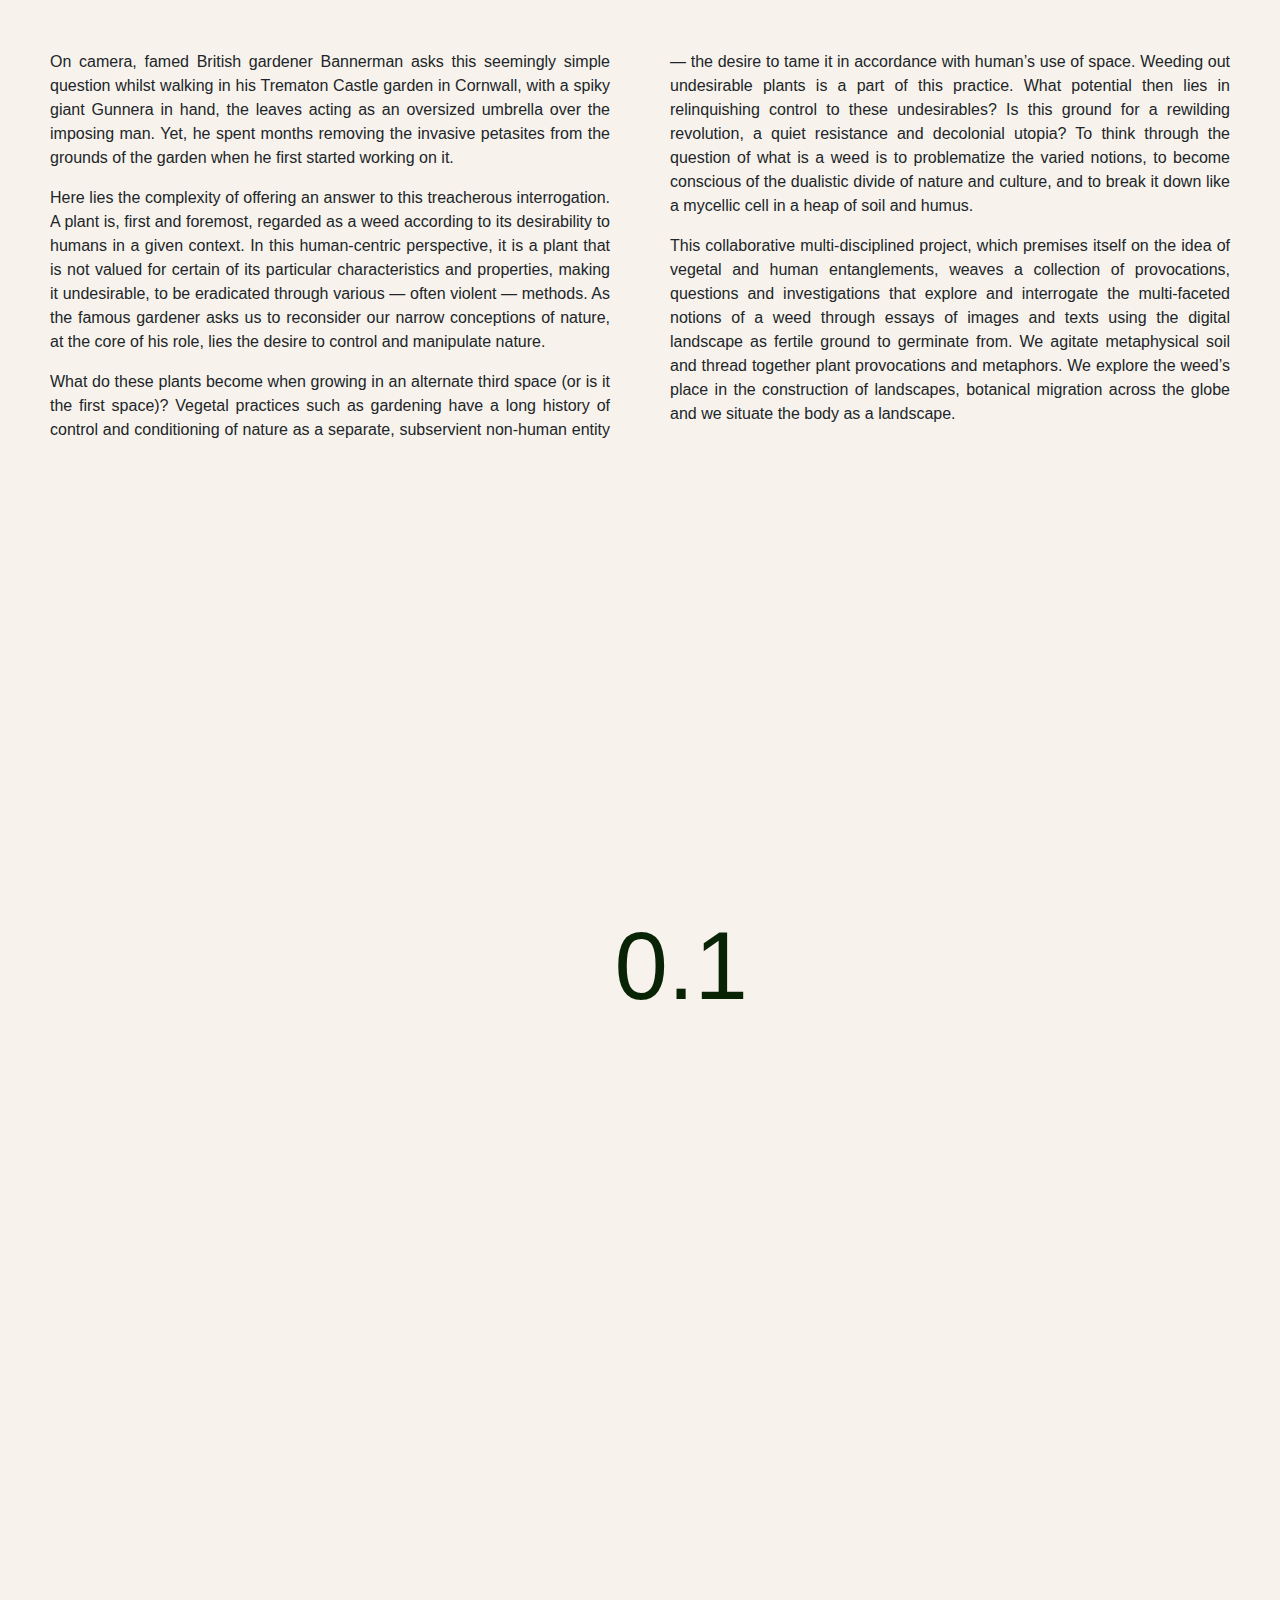
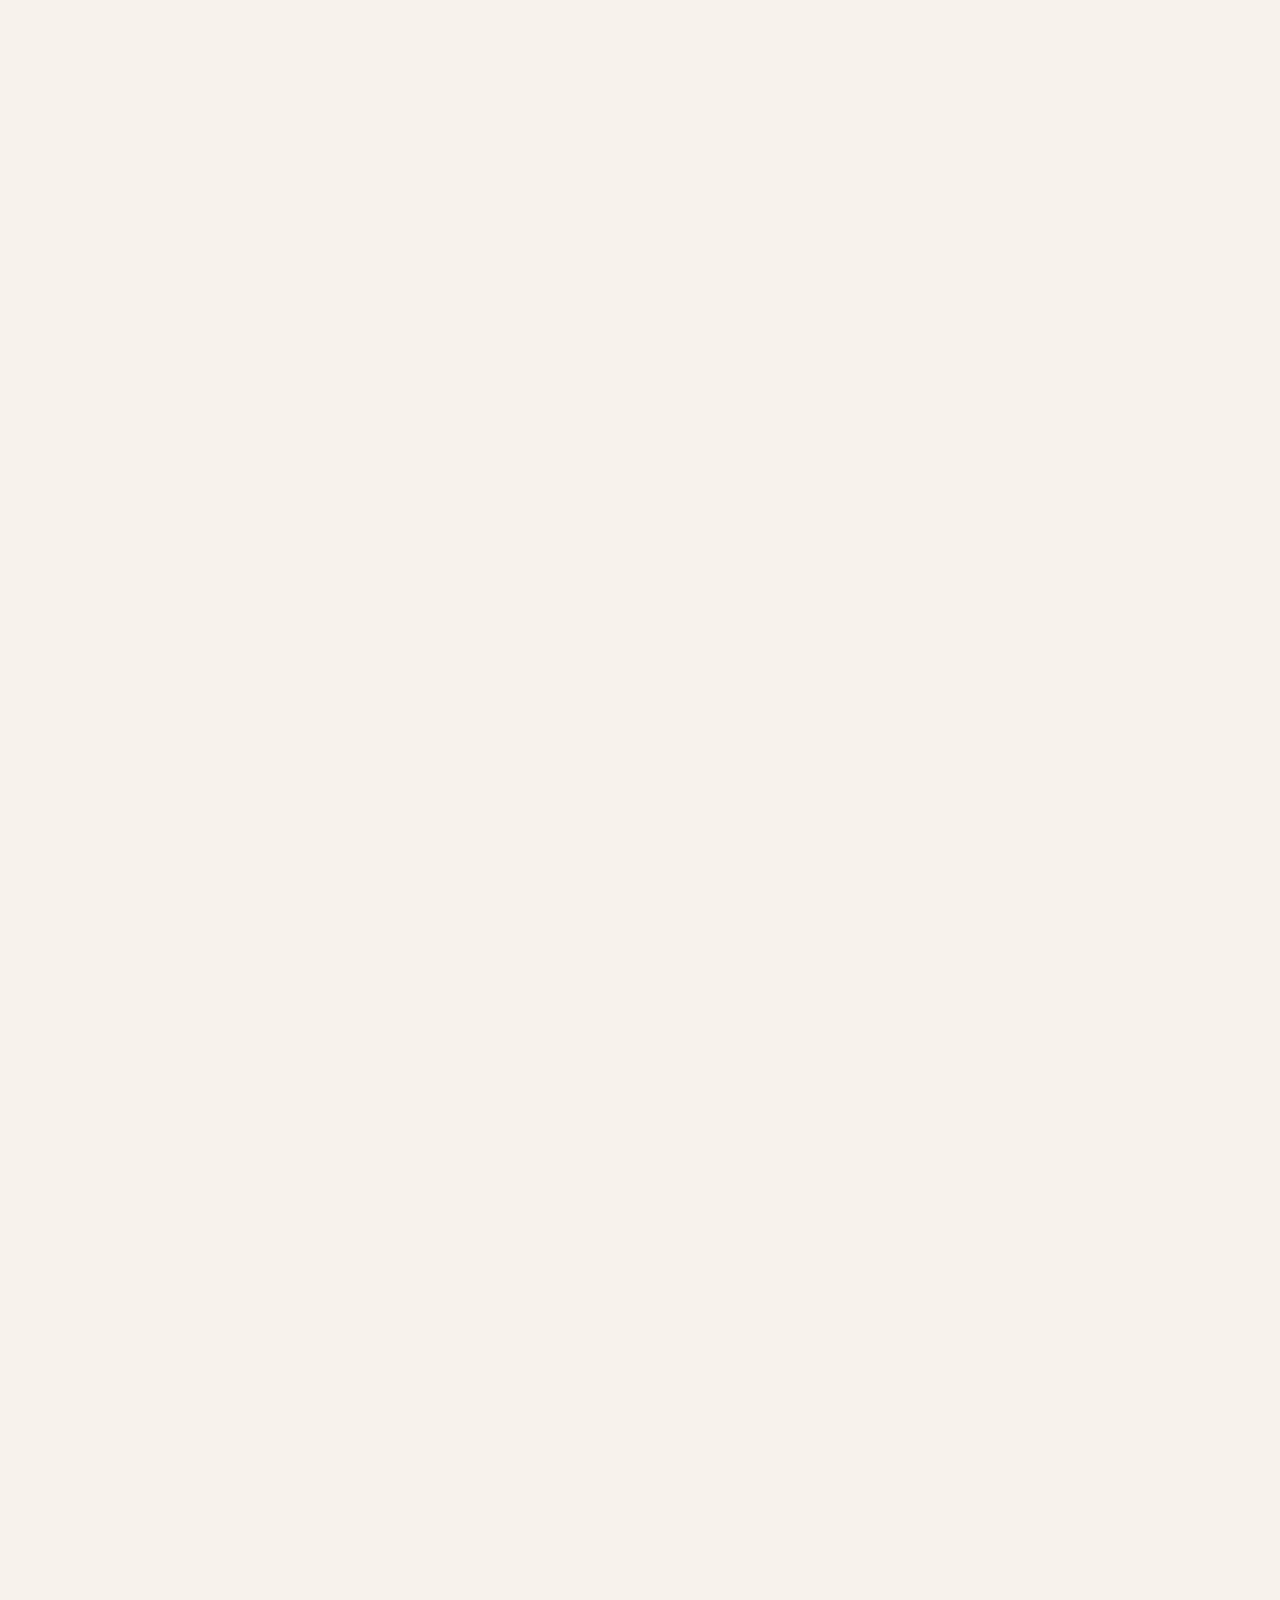
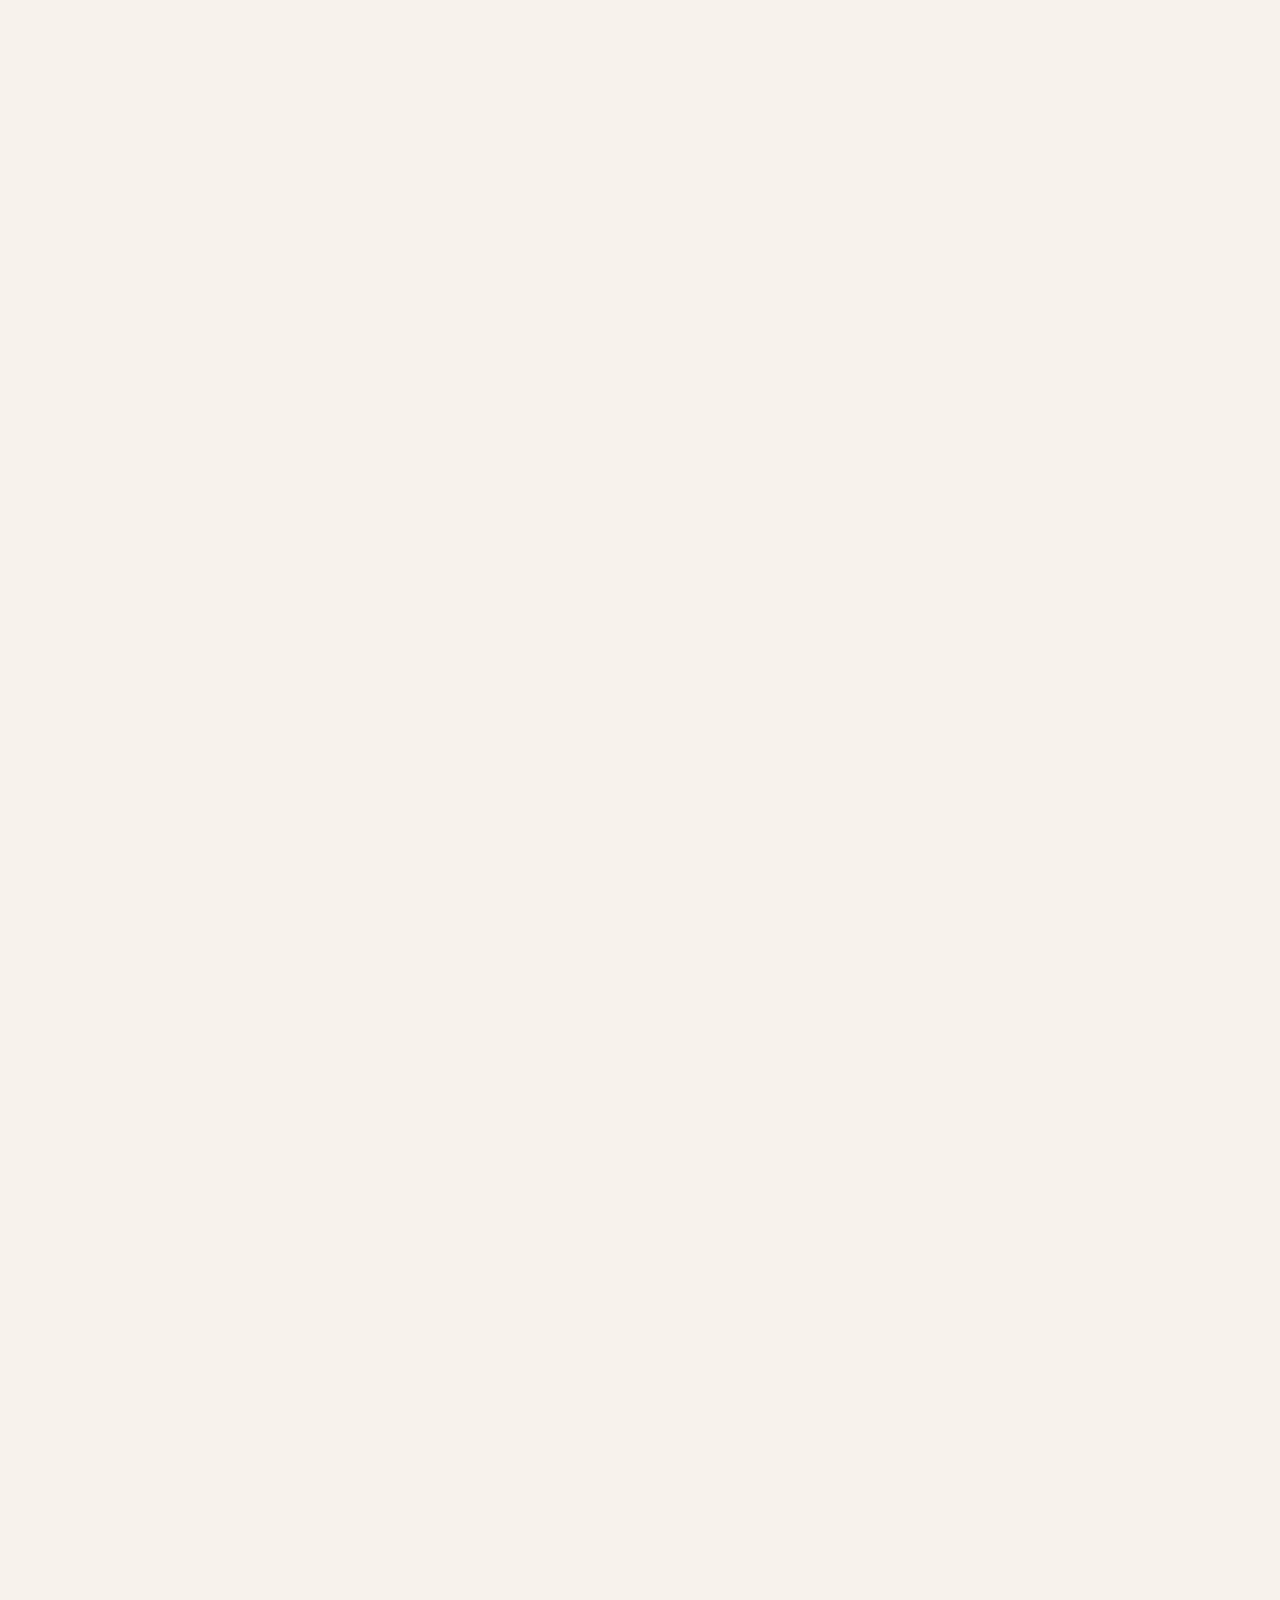
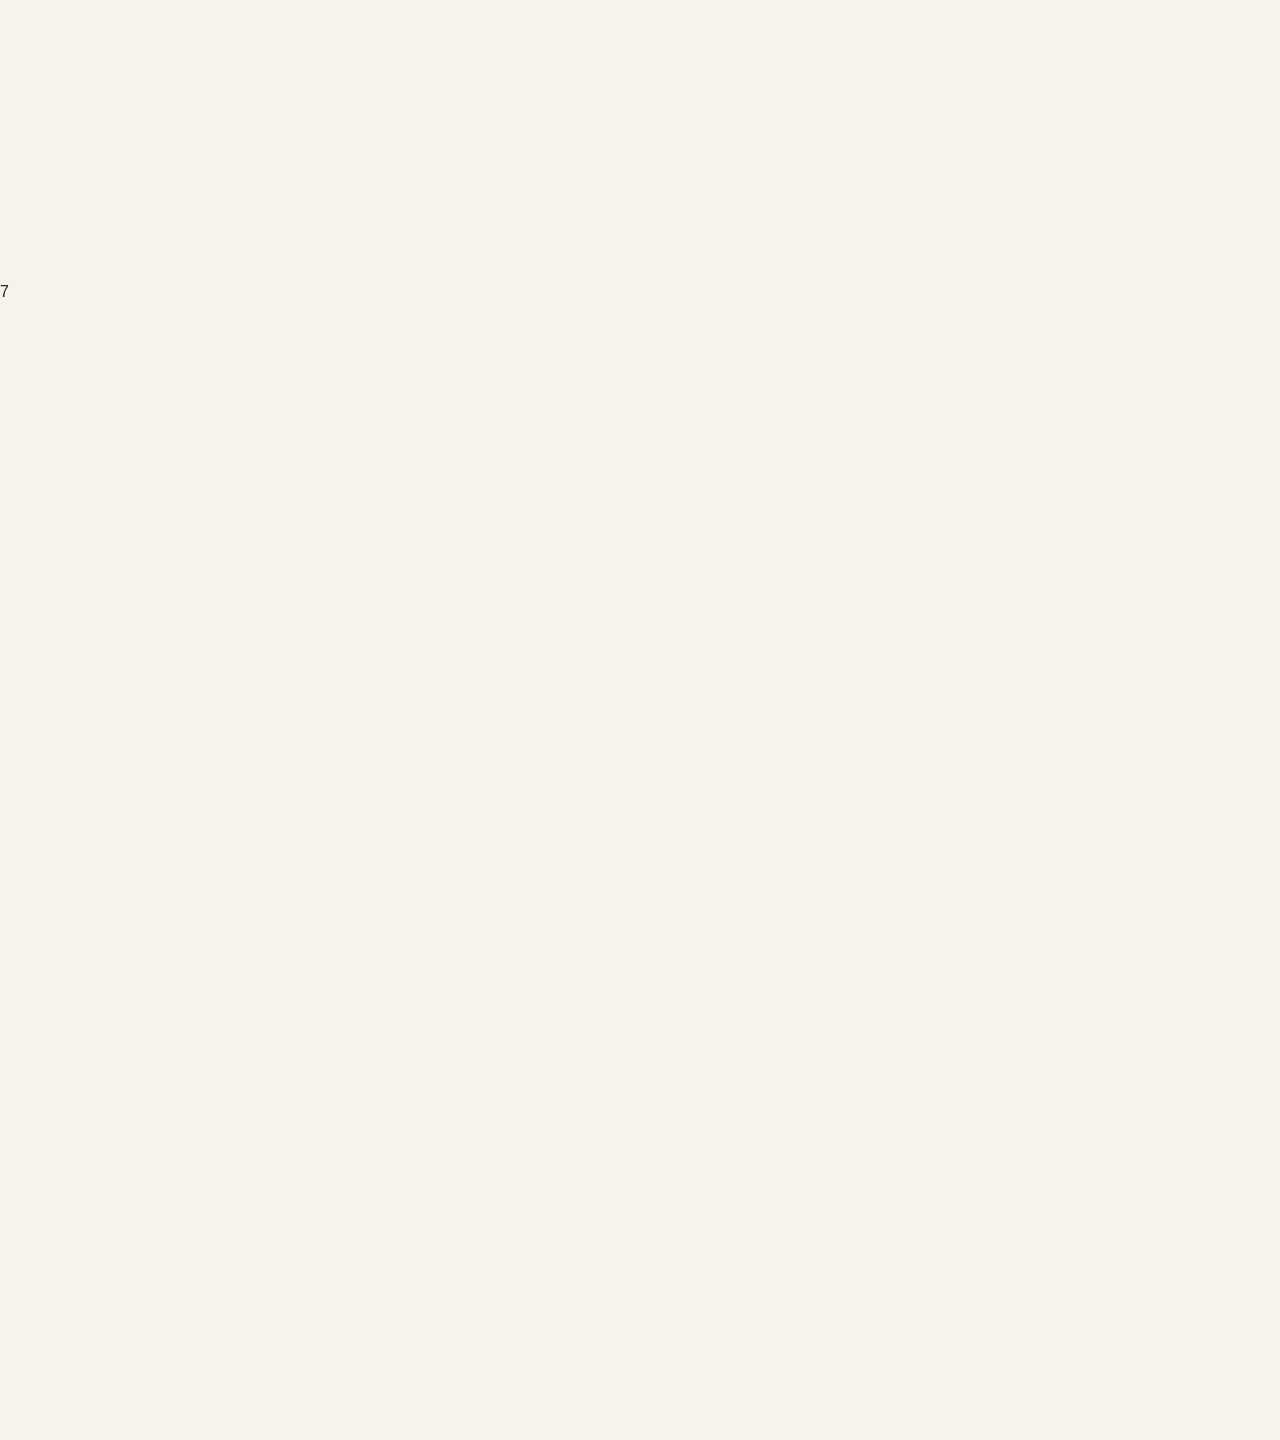
==== commit 082f1e5b: "update" ====
--- a/index.html
+++ b/index.html
@@ -22,11 +22,11 @@
       <img src="https://source.unsplash.com/random/1920x1080" alt="Image Alt" />
     </section>
 -->
-
+<h2 class="number-link"><a href="" target="_blank">0.1</a></h2>
     <div class="img-container" style="width:500px;" data-aos-anchor-placement="top-bottom" data-aos="fade-up">
       <img class="img-half" src="https://ca-times.brightspotcdn.com/dims4/default/3d73eeb/2147483647/strip/true/crop/1292x861+0+0/resize/840x560!/quality/90/?url=https%3A%2F%2Fcalifornia-times-brightspot.s3.amazonaws.com%2F62%2F95%2F290a0c9748479ffbb9879364e69a%2Fla-hm-ga-get-rid-of-your-weeds-nut-grass-web-lead.JPG">
     </div>
-    <div class="img-left" data-aos="fade-right">
+    <div class="img-left" data-aos="fade-down">
       <h1 class="special-title">What is a weed</h1>
       <div class="img-container" style="width:400px; position:absolute; right:0;">
         <img class="img-smaller" src="https://ca-times.brightspotcdn.com/dims4/default/3d73eeb/2147483647/strip/true/crop/1292x861+0+0/resize/840x560!/quality/90/?url=https%3A%2F%2Fcalifornia-times-brightspot.s3.amazonaws.com%2F62%2F95%2F290a0c9748479ffbb9879364e69a%2Fla-hm-ga-get-rid-of-your-weeds-nut-grass-web-lead.JPG">
--- a/style.css
+++ b/style.css
@@ -1,15 +1,17 @@
 * {
   box-sizing: border-box;
 }
-html{
-    scroll-behavior: smooth;
+
+html {
+  scroll-behavior: smooth;
 }
+
 html,
 body {
   padding: 0;
   margin: 0;
   overflow-x: hidden;
-  background-color: rgb(232, 221, 200) !important;
+  background-color: #f7f3ec !important;
 }
 
 .item {
@@ -19,7 +21,7 @@
   margin-top: 20vh;
   padding: 50px 50px 0 0;
 
-  
+
 }
 
 .item img {
@@ -28,11 +30,9 @@
 
 img {
   width: 100%;
-  transition: all 0.3s linear;}
+  transition: all 0.3s linear;
+}
 
-img:hover {
-  transform: scale(1.1);
-}
 
 .img-half {
   width: 100%;
@@ -75,31 +75,19 @@
 
 
 .img-container {
-    overflow: hidden;
+  overflow: hidden;
 }
 
-/*
-
-[data-aos="scroll-zoom"] {
-  transform: scale(1);
-  transition-property: transform;
+.number-link a {
+  position: absolute;
+  left: 48%;
+  z-index: 9999;
+  font-size: 3em;
+  color: #092305;
+  transition: all 0.2s ease;
 }
 
-[data-aos="scroll-zoom"].aos-animate {
-  transform: scale(1.5);
-}*/
-
-.hero-section {
-  width: 100%;
-  height: 70rem;
-  overflow: hidden;
-  position: relative;
+.number-link a:hover {
+  text-decoration: none;
+  color: #164f0e;
 }
-
-.hero-section img {
-  width: 100%;
-  position: absolute;
-  top: 0;
-  left: 50%;
-  transform: translate(-50%);
-}
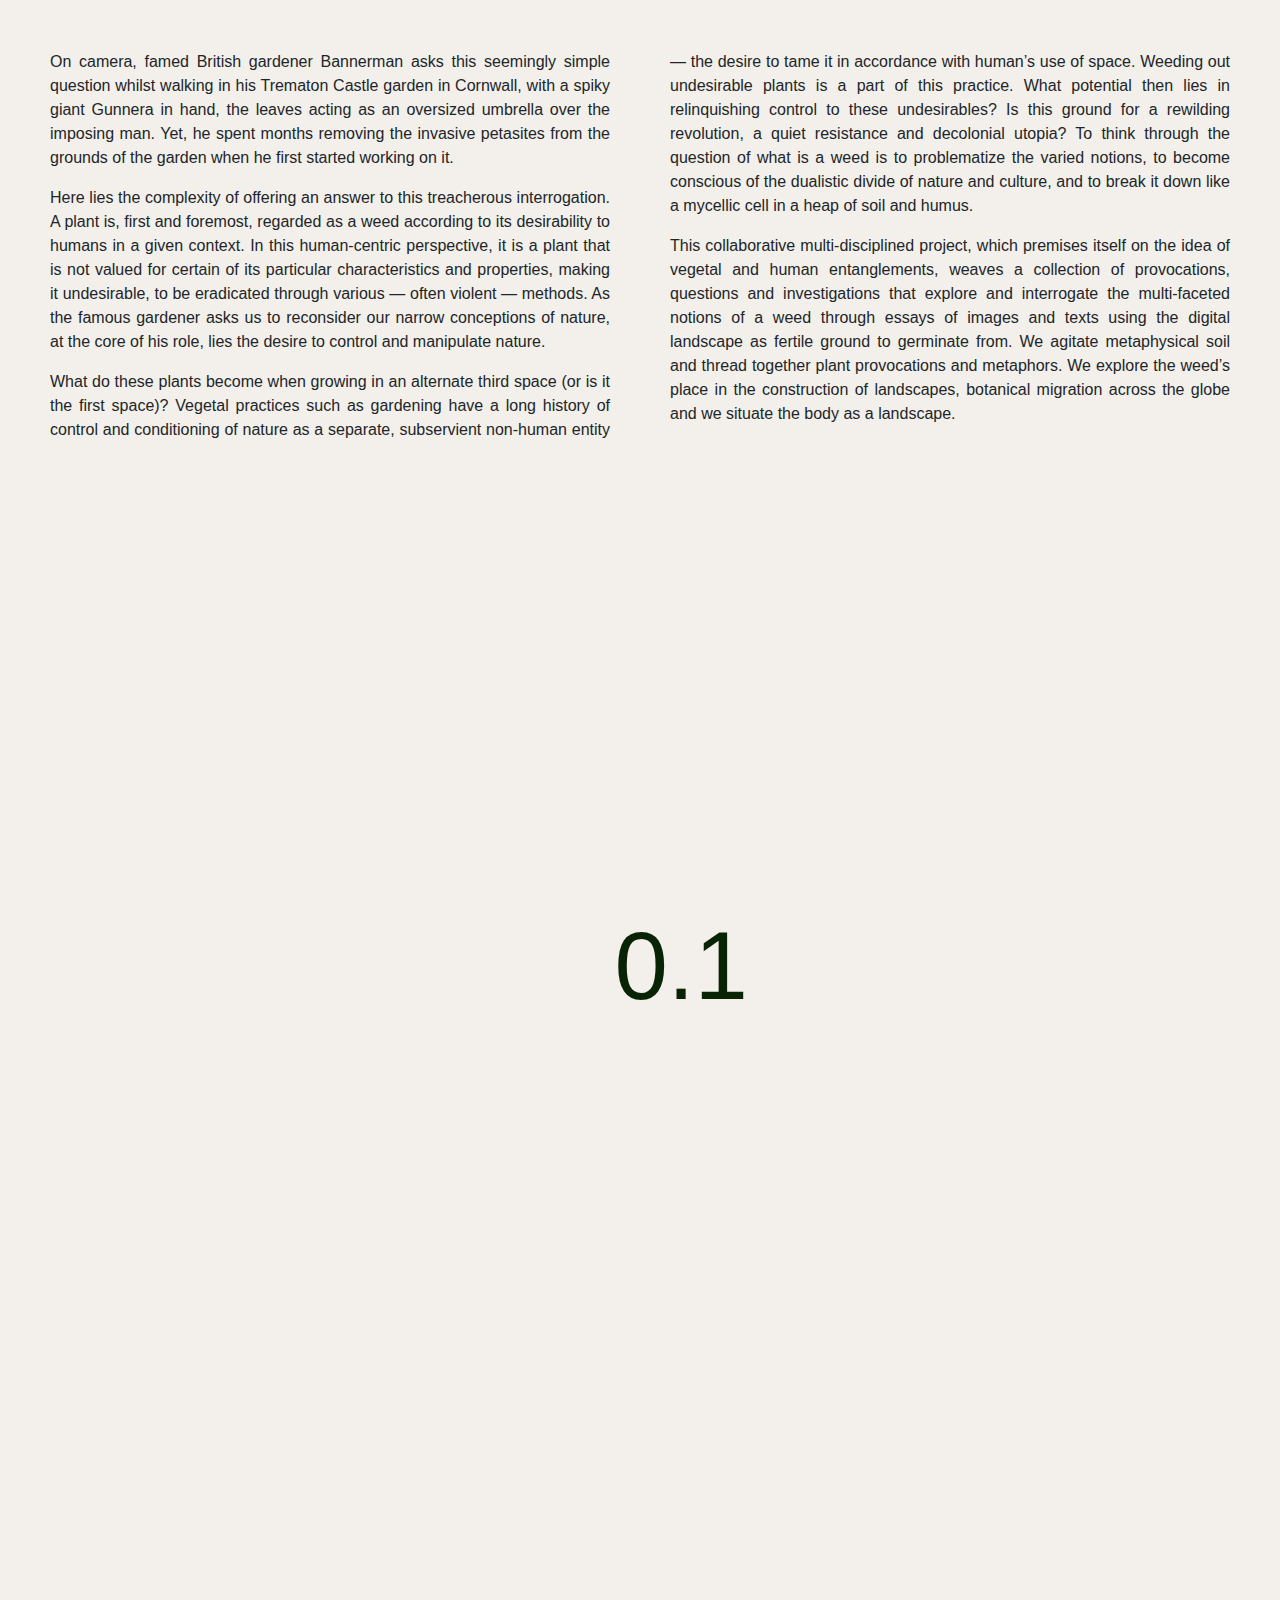
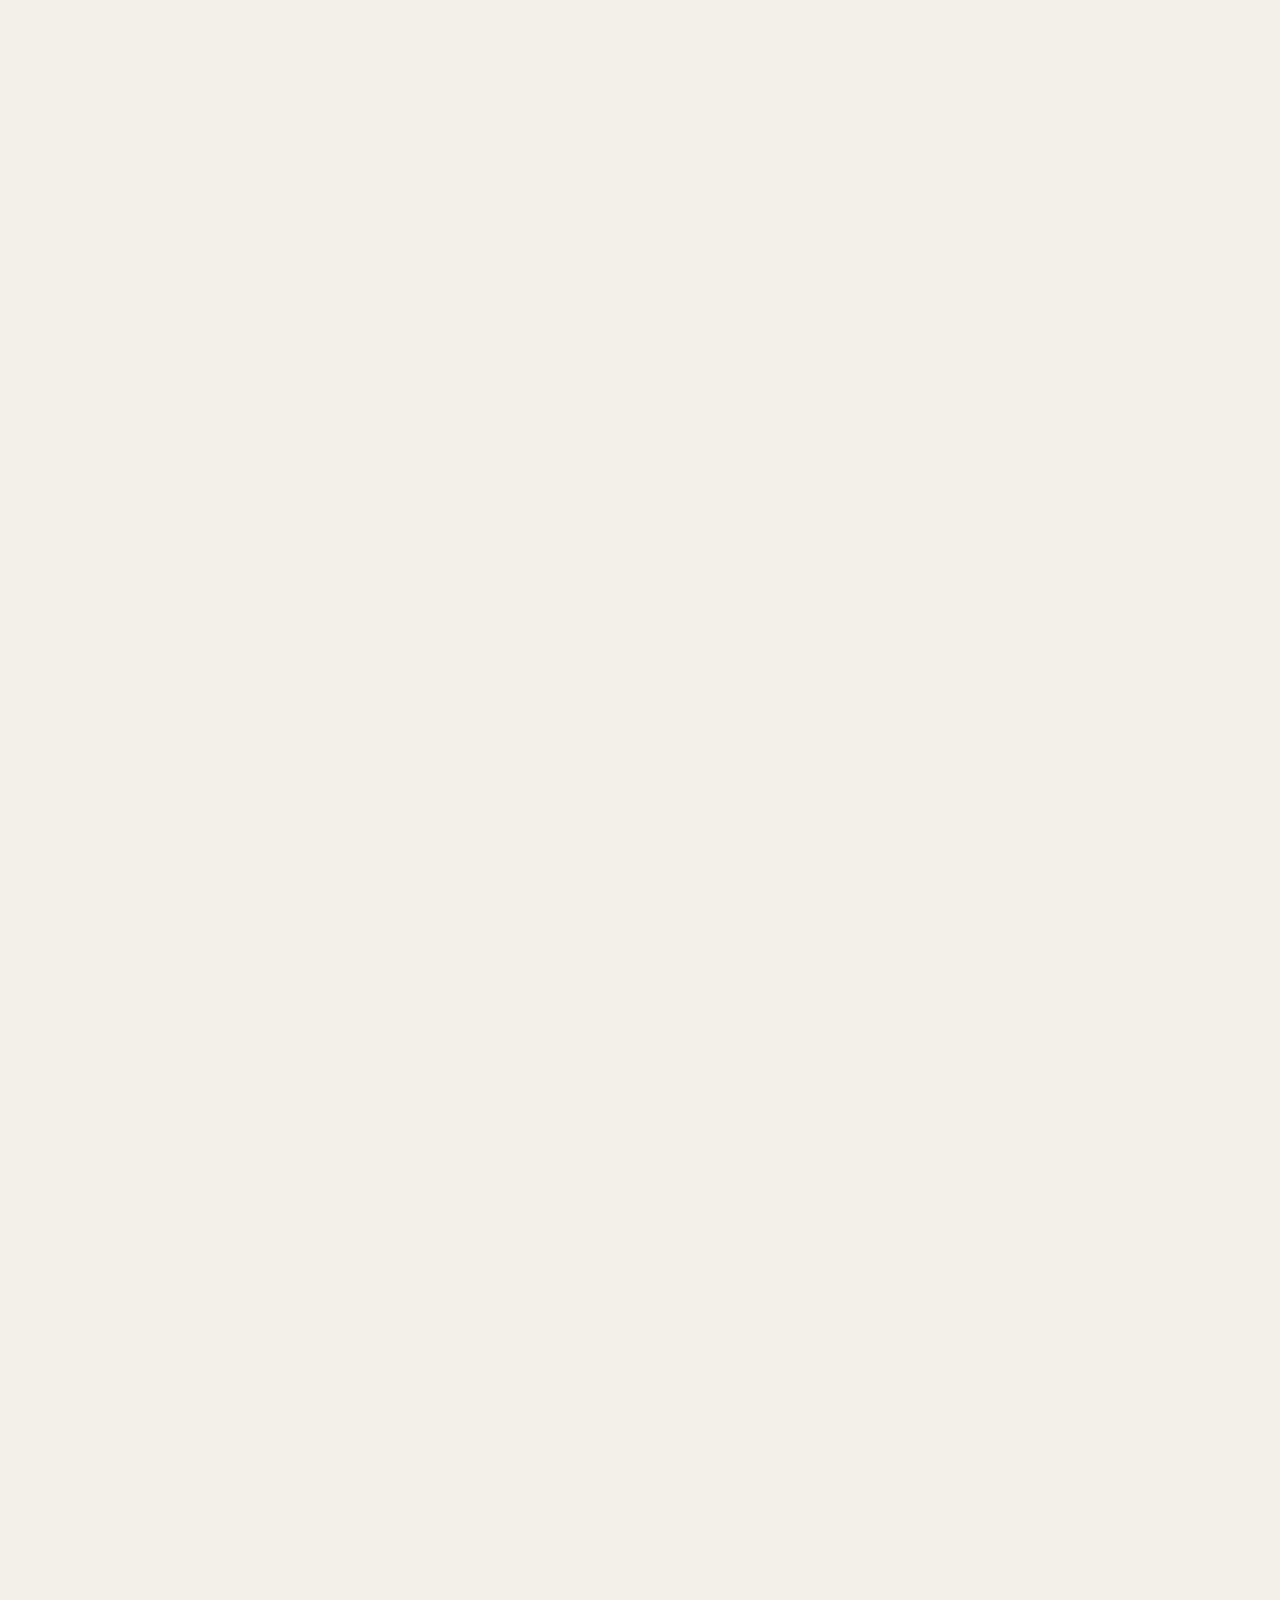
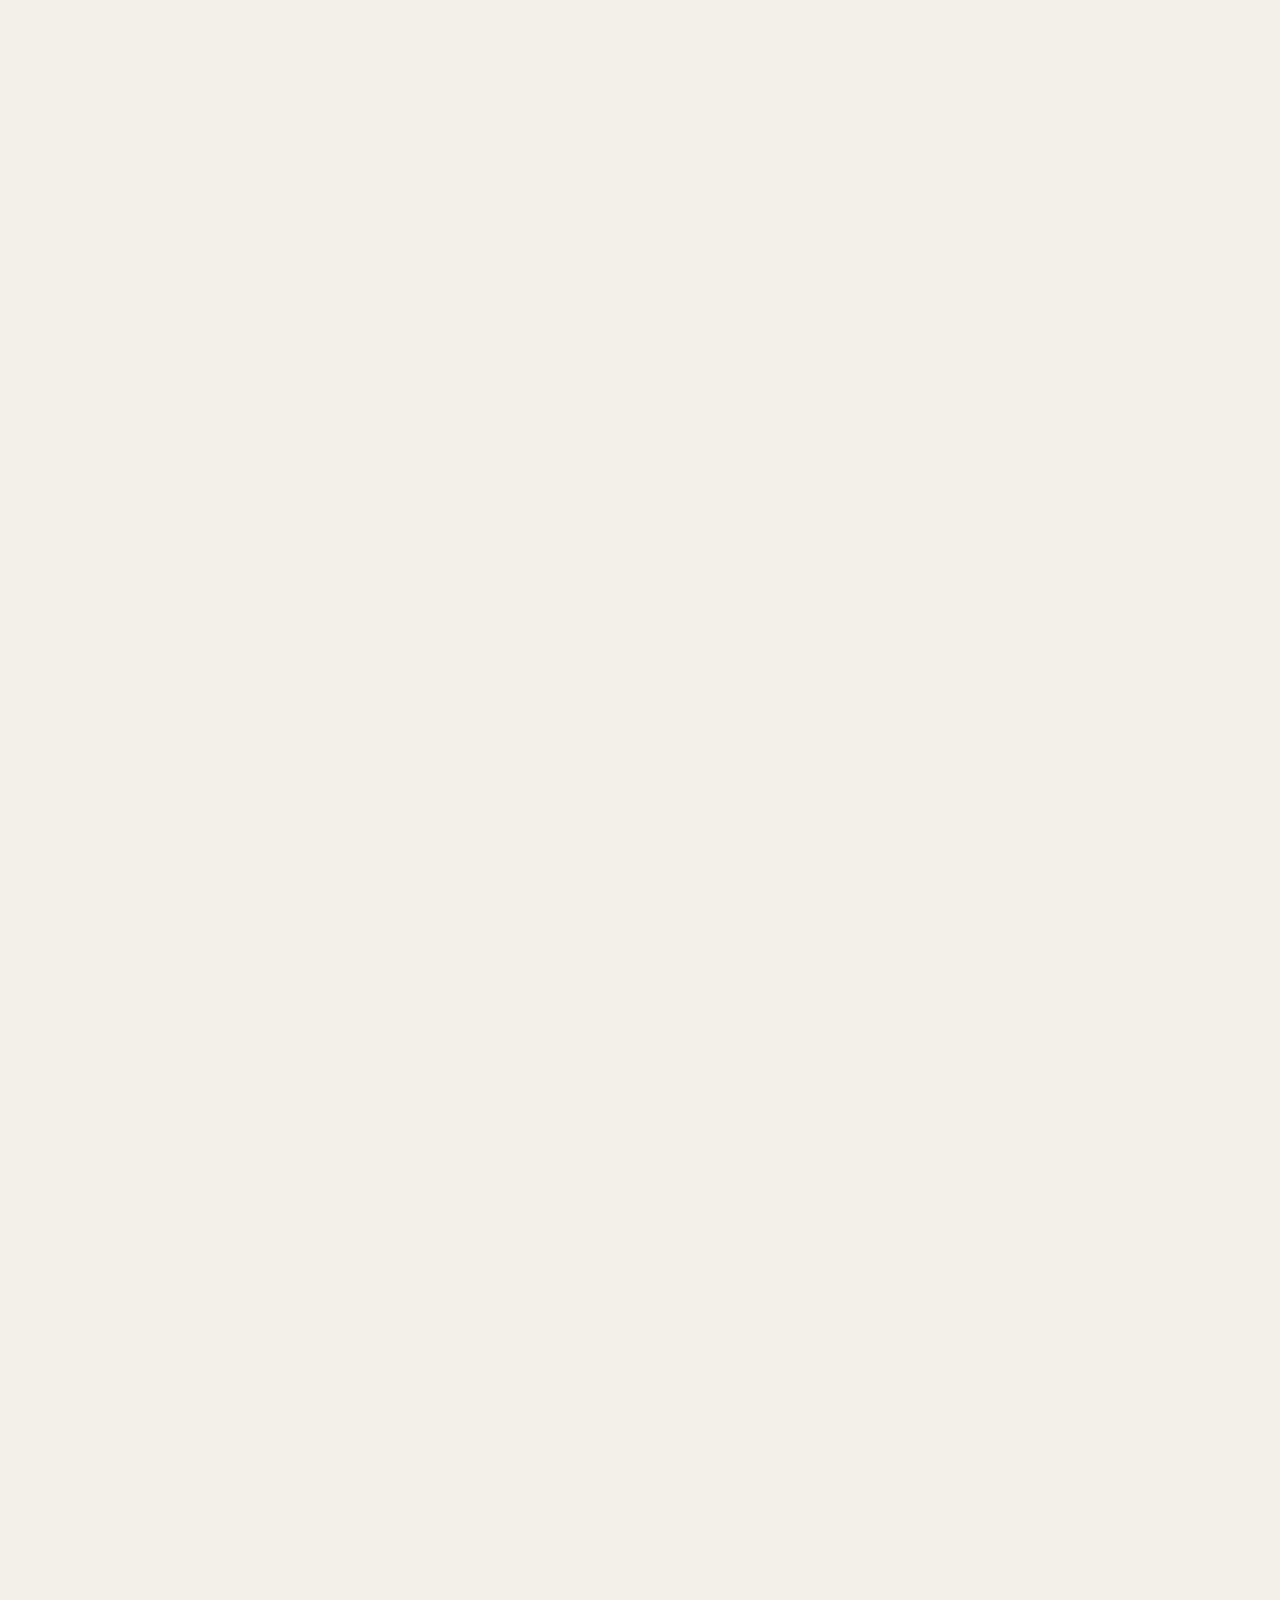
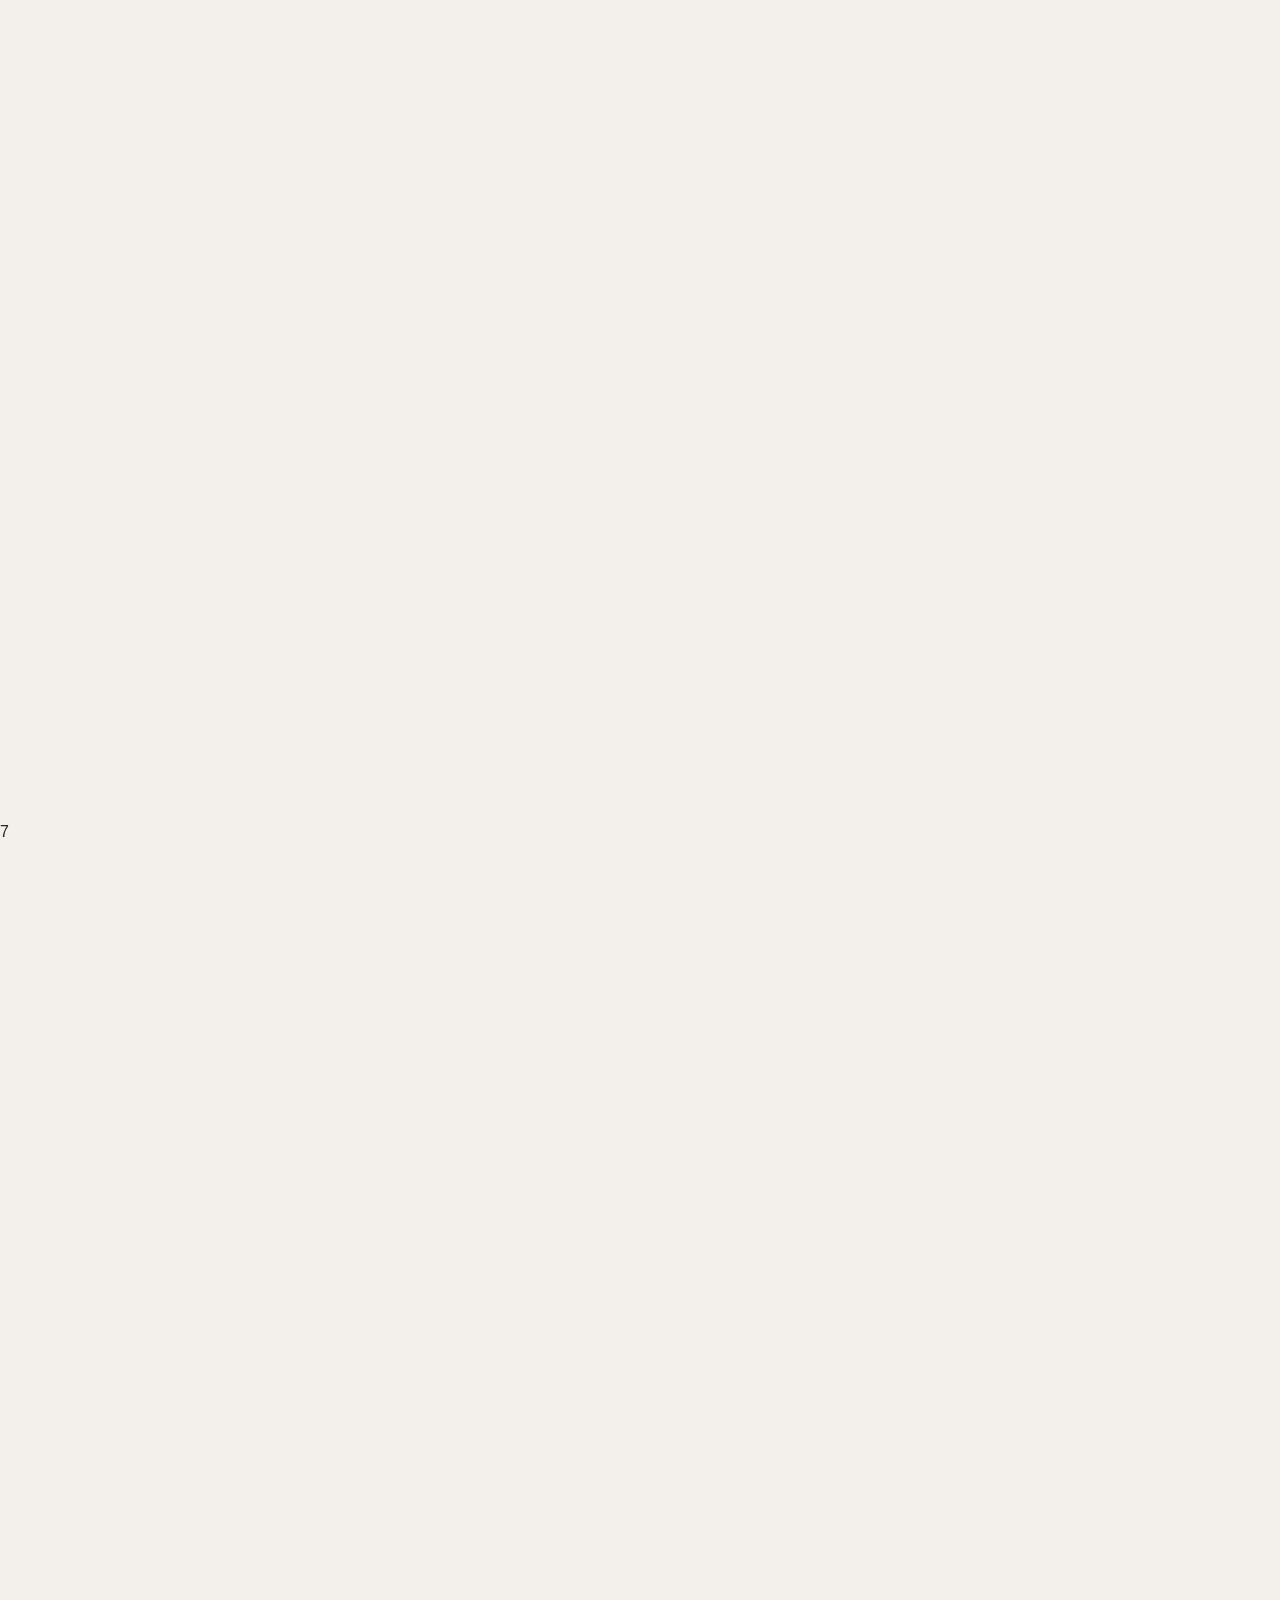
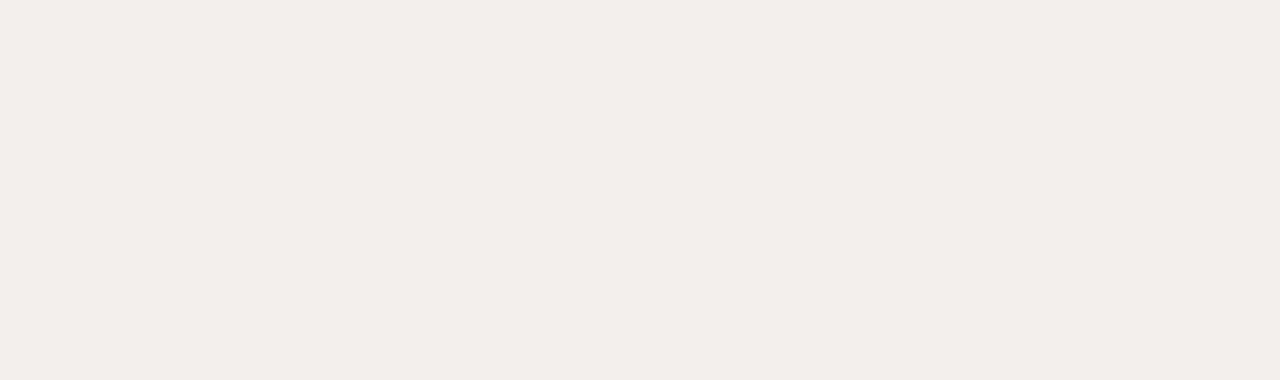
==== commit 6676a991: "background color lighter, smooth scroll whole page, fade-down all img" ====
--- a/index.html
+++ b/index.html
@@ -4,7 +4,9 @@
   <link href="https://unpkg.com/aos@2.3.1/dist/aos.css" rel="stylesheet">
   <script src="https://ajax.googleapis.com/ajax/libs/jquery/3.5.1/jquery.min.js"></script>
   <script src='script.js'></script>
-  <script src="https://unpkg.com/aos@2.3.1/dist/aos.js"></script>
+  <script src="https://unpkg.com/aos@2.3.1/dist/aos.js">
+  </script>
+  <script src="https://cdnjs.cloudflare.com/ajax/libs/jquery-mousewheel/3.1.13/jquery.mousewheel.min.js" integrity="sha512-rCjfoab9CVKOH/w/T6GbBxnAH5Azhy4+q1EXW5XEURefHbIkRbQ++ZR+GBClo3/d3q583X/gO4FKmOFuhkKrdA==" crossorigin="anonymous"></script>
 
 </head>
 
@@ -22,17 +24,17 @@
       <img src="https://source.unsplash.com/random/1920x1080" alt="Image Alt" />
     </section>
 -->
-<h2 class="number-link"><a href="" target="_blank">0.1</a></h2>
+    <h2 class="number-link"><a href="">0.1</a></h2>
     <div class="img-container" style="width:500px;" data-aos-anchor-placement="top-bottom" data-aos="fade-up">
       <img class="img-half" src="https://ca-times.brightspotcdn.com/dims4/default/3d73eeb/2147483647/strip/true/crop/1292x861+0+0/resize/840x560!/quality/90/?url=https%3A%2F%2Fcalifornia-times-brightspot.s3.amazonaws.com%2F62%2F95%2F290a0c9748479ffbb9879364e69a%2Fla-hm-ga-get-rid-of-your-weeds-nut-grass-web-lead.JPG">
     </div>
-    <div class="img-left" data-aos="fade-down">
+    <div class="img-left" data-aos="fade-up">
       <h1 class="special-title">What is a weed</h1>
-      <div class="img-container" style="width:400px; position:absolute; right:0;">
+      <div class="img-container" style="width:400px; margin-left:calc(100vw - 400px);">
         <img class="img-smaller" src="https://ca-times.brightspotcdn.com/dims4/default/3d73eeb/2147483647/strip/true/crop/1292x861+0+0/resize/840x560!/quality/90/?url=https%3A%2F%2Fcalifornia-times-brightspot.s3.amazonaws.com%2F62%2F95%2F290a0c9748479ffbb9879364e69a%2Fla-hm-ga-get-rid-of-your-weeds-nut-grass-web-lead.JPG">
       </div>
     </div>
-    <div><br><br>
+    <div style="margin-top:-40vh;"><br><br>
       <p><i>
           <div data-aos="fade-down">Is&nbsp;a&nbsp;weed</div><br>
           <div data-aos="fade-down">&nbsp;&nbsp;&nbsp;&nbsp;&nbsp;&nbsp;&nbsp;&nbsp;&nbsp;&nbsp;&nbsp;&nbsp;&nbsp;&nbsp;&nbsp;&nbsp;A&nbsp;&nbsp;&nbsp;d&nbsp;i&nbsp;s&nbsp;p&nbsp;l&nbsp;a&nbsp;c&nbsp;e&nbsp;d&nbsp;&nbsp;plant</div>
@@ -69,12 +71,12 @@
       <div class="item" data-aos="fade-down">
         <p>Lorem ipsum dolor sit amet, consectetur adipiscing elit. Vivamus consectetur ipsum eget elit suscipit, a ultricies tellus molestie. Cras non diam nec tortor porttitor lacinia. In lacus erat, tristique et felis eu, congue lobortis ante. Nulla tempor quam eu est sollicitudin, eget placerat mauris tempor. Fusce at placerat nunc, quis lacinia justo. Integer semper faucibus eros. Integer lacus turpis, semper sit amet quam a, convallis dignissim nisl. Curabitur ullamcorper lorem at nunc molestie, sed viverra dui auctor. Duis ornare, erat vitae pharetra consequat, nunc massa elementum turpis, ultricies interdum purus ex vel est. Mauris ultricies nec lorem in malesuada. Duis eu consectetur nisi. Sed vitae lacus vehicula, pellentesque nibh in, commodo risus. Nunc faucibus sapien eget odio congue pellentesque. Etiam nec volutpat tellus, ac euismod ex. Praesent et purus non ex scelerisque hendrerit accumsan vitae nibh.</p>
       </div>
-      <div class="img-container" data-aos="fade-left">
+      <div class="img-container" data-aos="fade-up">
         <img src="https://ca-times.brightspotcdn.com/dims4/default/3d73eeb/2147483647/strip/true/crop/1292x861+0+0/resize/840x560!/quality/90/?url=https%3A%2F%2Fcalifornia-times-brightspot.s3.amazonaws.com%2F62%2F95%2F290a0c9748479ffbb9879364e69a%2Fla-hm-ga-get-rid-of-your-weeds-nut-grass-web-lead.JPG">
       </div>
     </div>
     <div class="group">
-      <div class="img-container" data-aos="zoom-in">
+      <div class="img-container" data-aos="fade-up">
         <img src="https://ca-times.brightspotcdn.com/dims4/default/3d73eeb/2147483647/strip/true/crop/1292x861+0+0/resize/840x560!/quality/90/?url=https%3A%2F%2Fcalifornia-times-brightspot.s3.amazonaws.com%2F62%2F95%2F290a0c9748479ffbb9879364e69a%2Fla-hm-ga-get-rid-of-your-weeds-nut-grass-web-lead.JPG">
       </div>
       <div data-aos="zoom-out">
@@ -105,6 +107,15 @@
       duration: 2000,
     })
 
+    $(document).ready(function() {
+      var page = $('#content');
+      $(window).mousewheel(function(event, delta, deltaX, deltaY) {
+        if (delta < 0) page.scrollTop(page.scrollTop() + 100);
+        else if (delta > 0) page.scrollTop(page.scrollTop() - 100);
+        return false;
+      })
+    });
+
     window.scroll({
 
       behavior: 'smooth'
--- a/style.css
+++ b/style.css
@@ -11,7 +11,7 @@
   padding: 0;
   margin: 0;
   overflow-x: hidden;
-  background-color: #f7f3ec !important;
+  background-color: #f3f0eb !important;
 }
 
 .item {
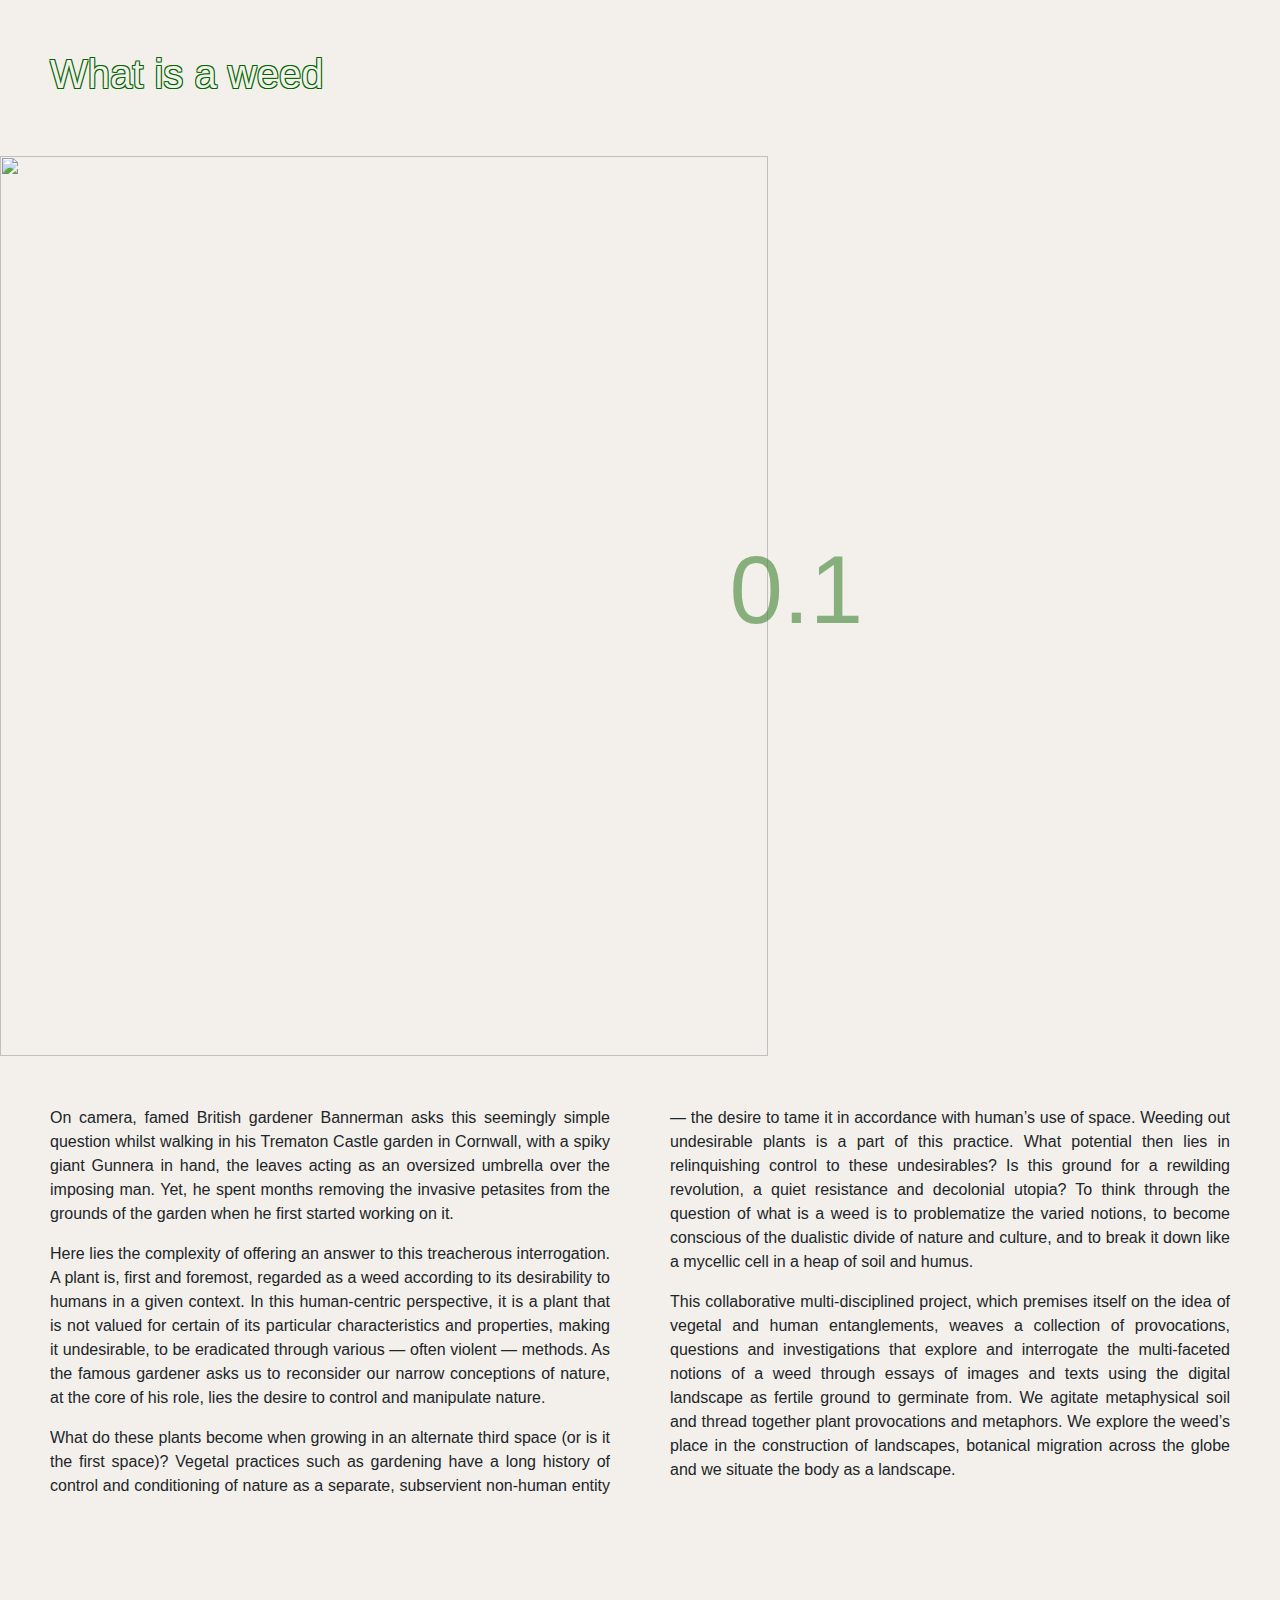
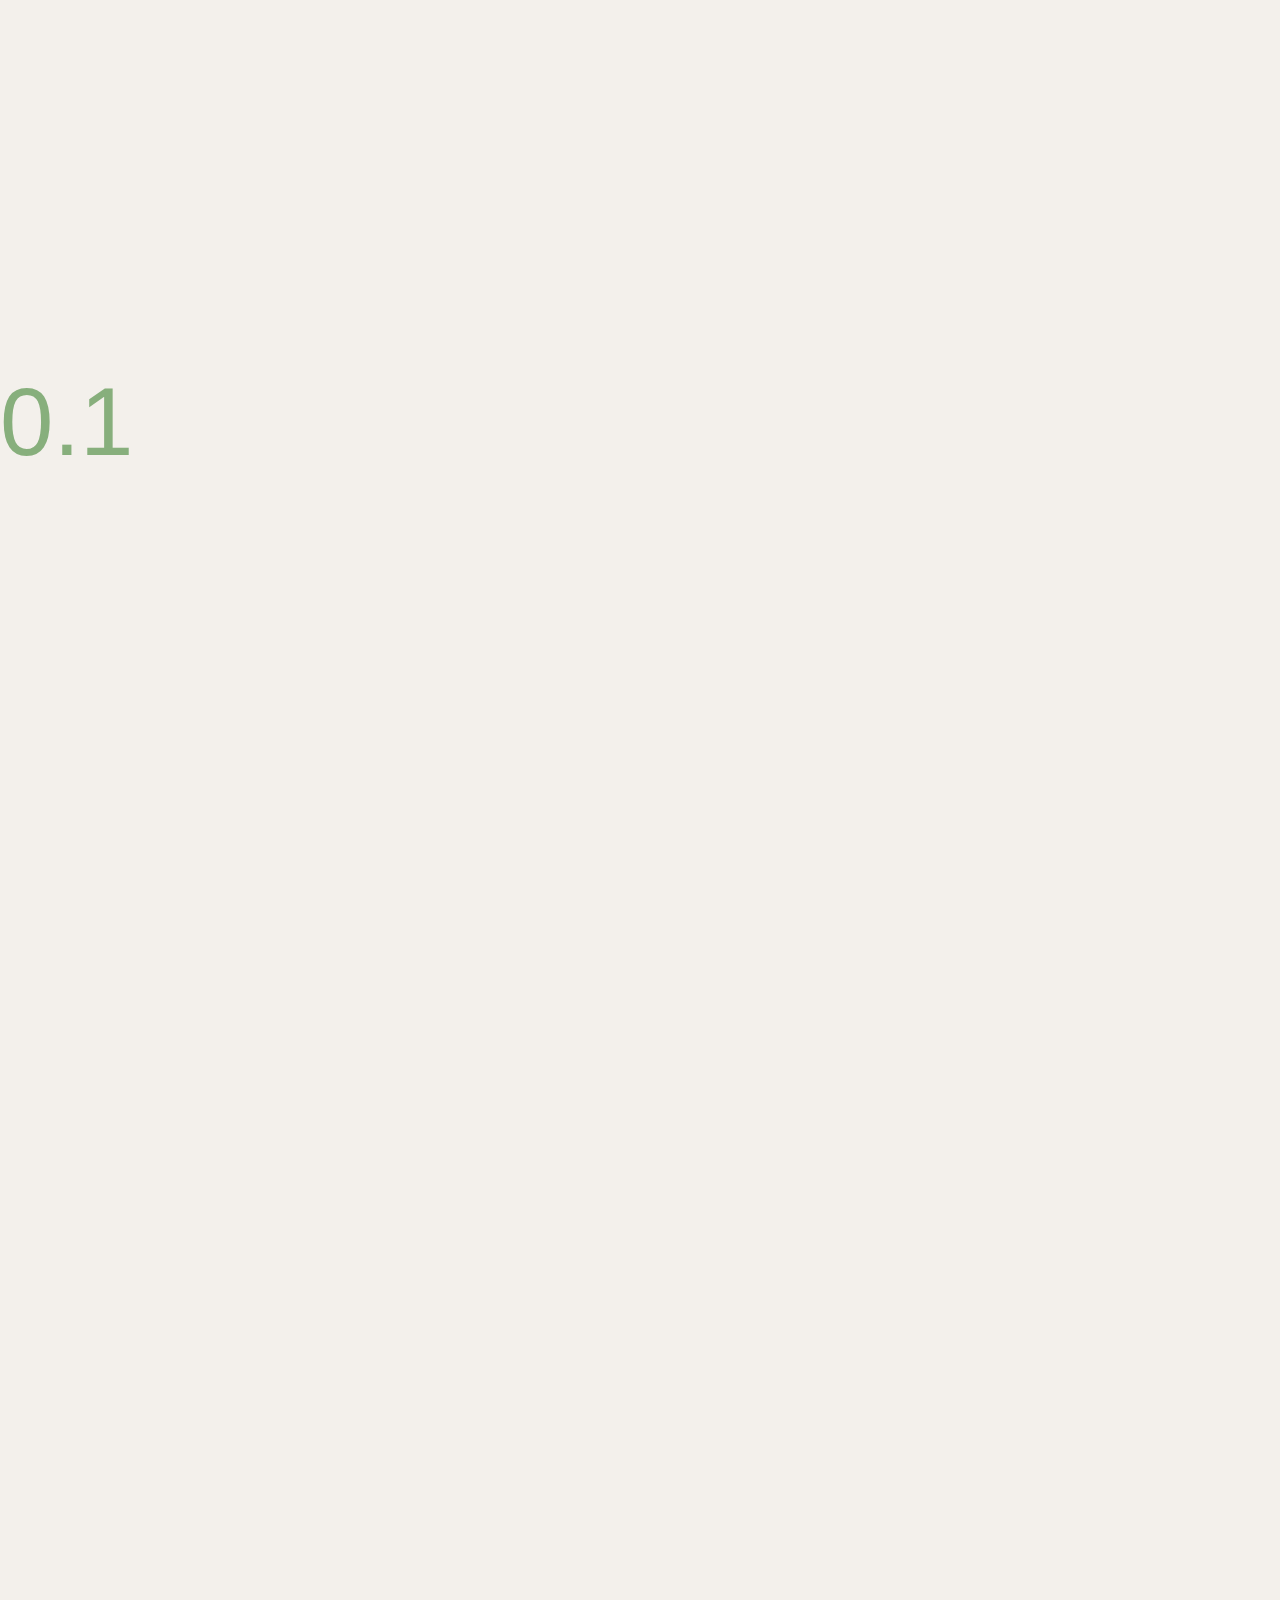
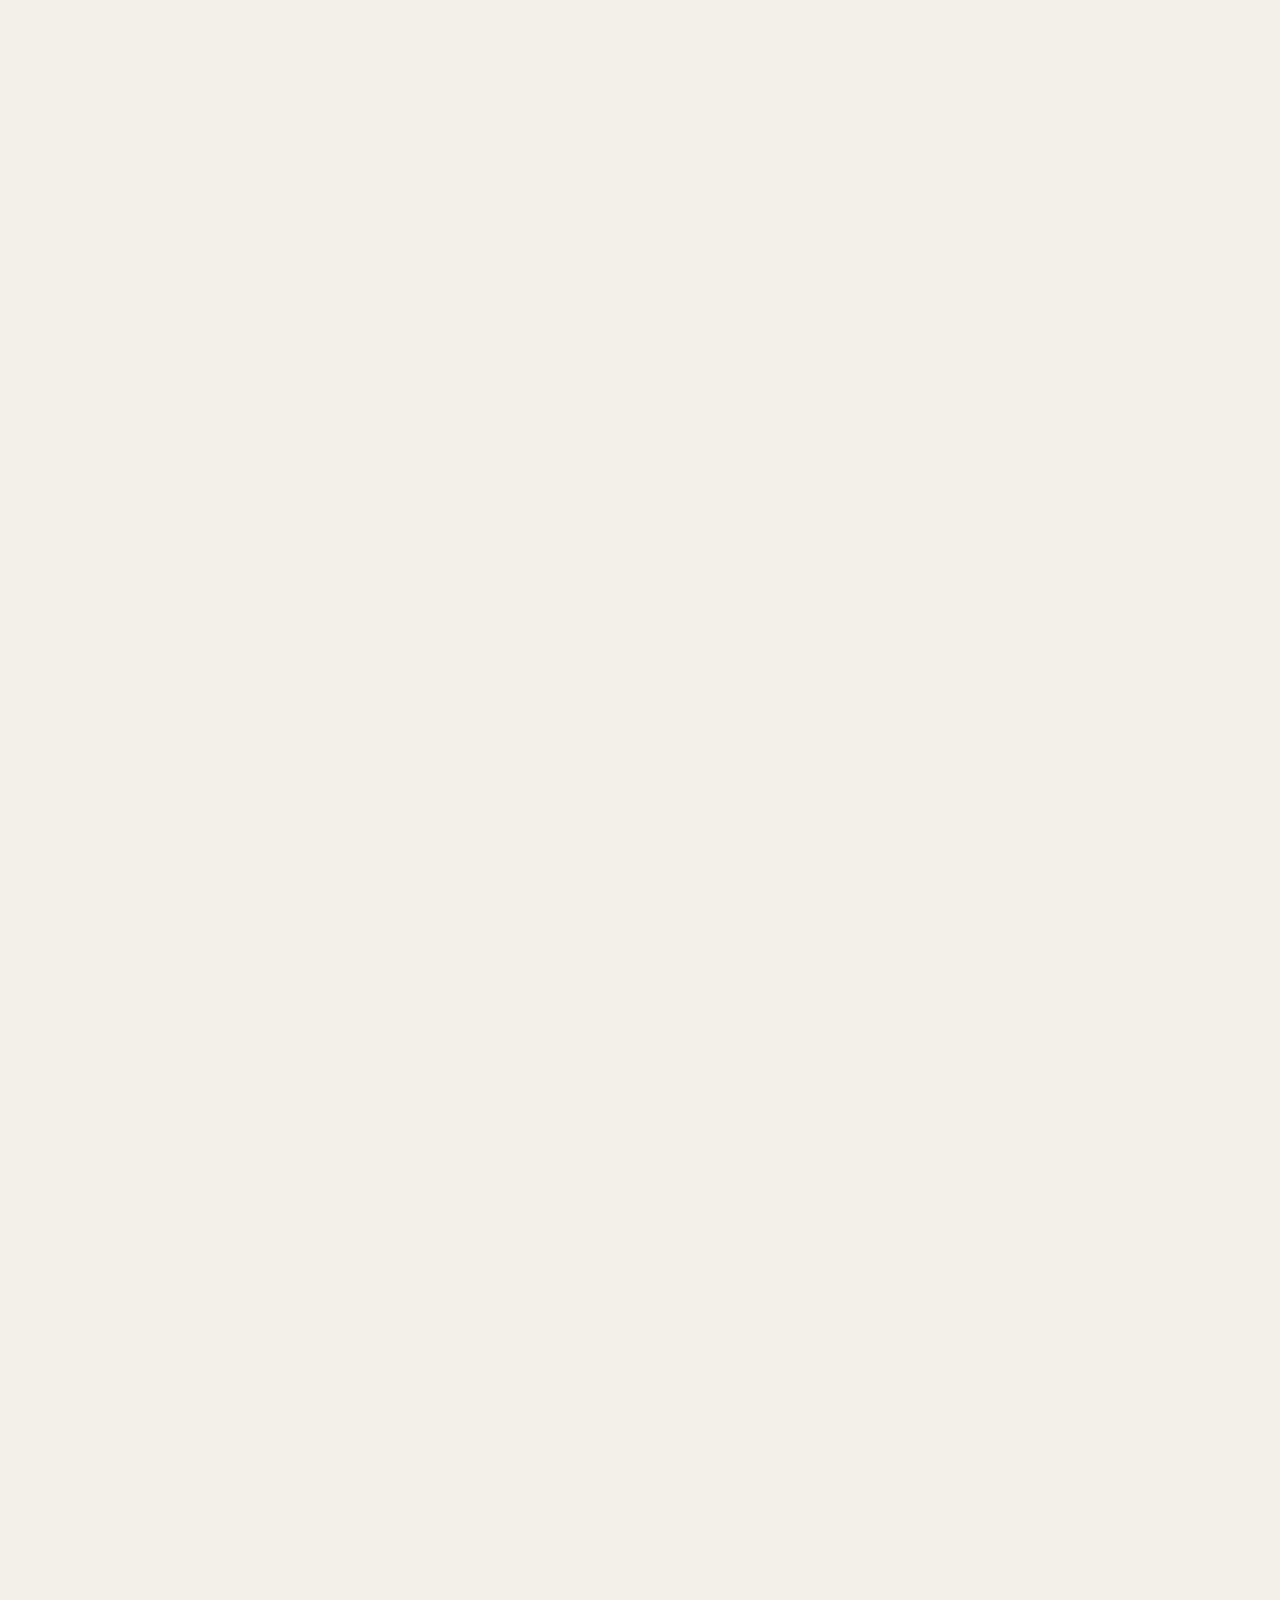
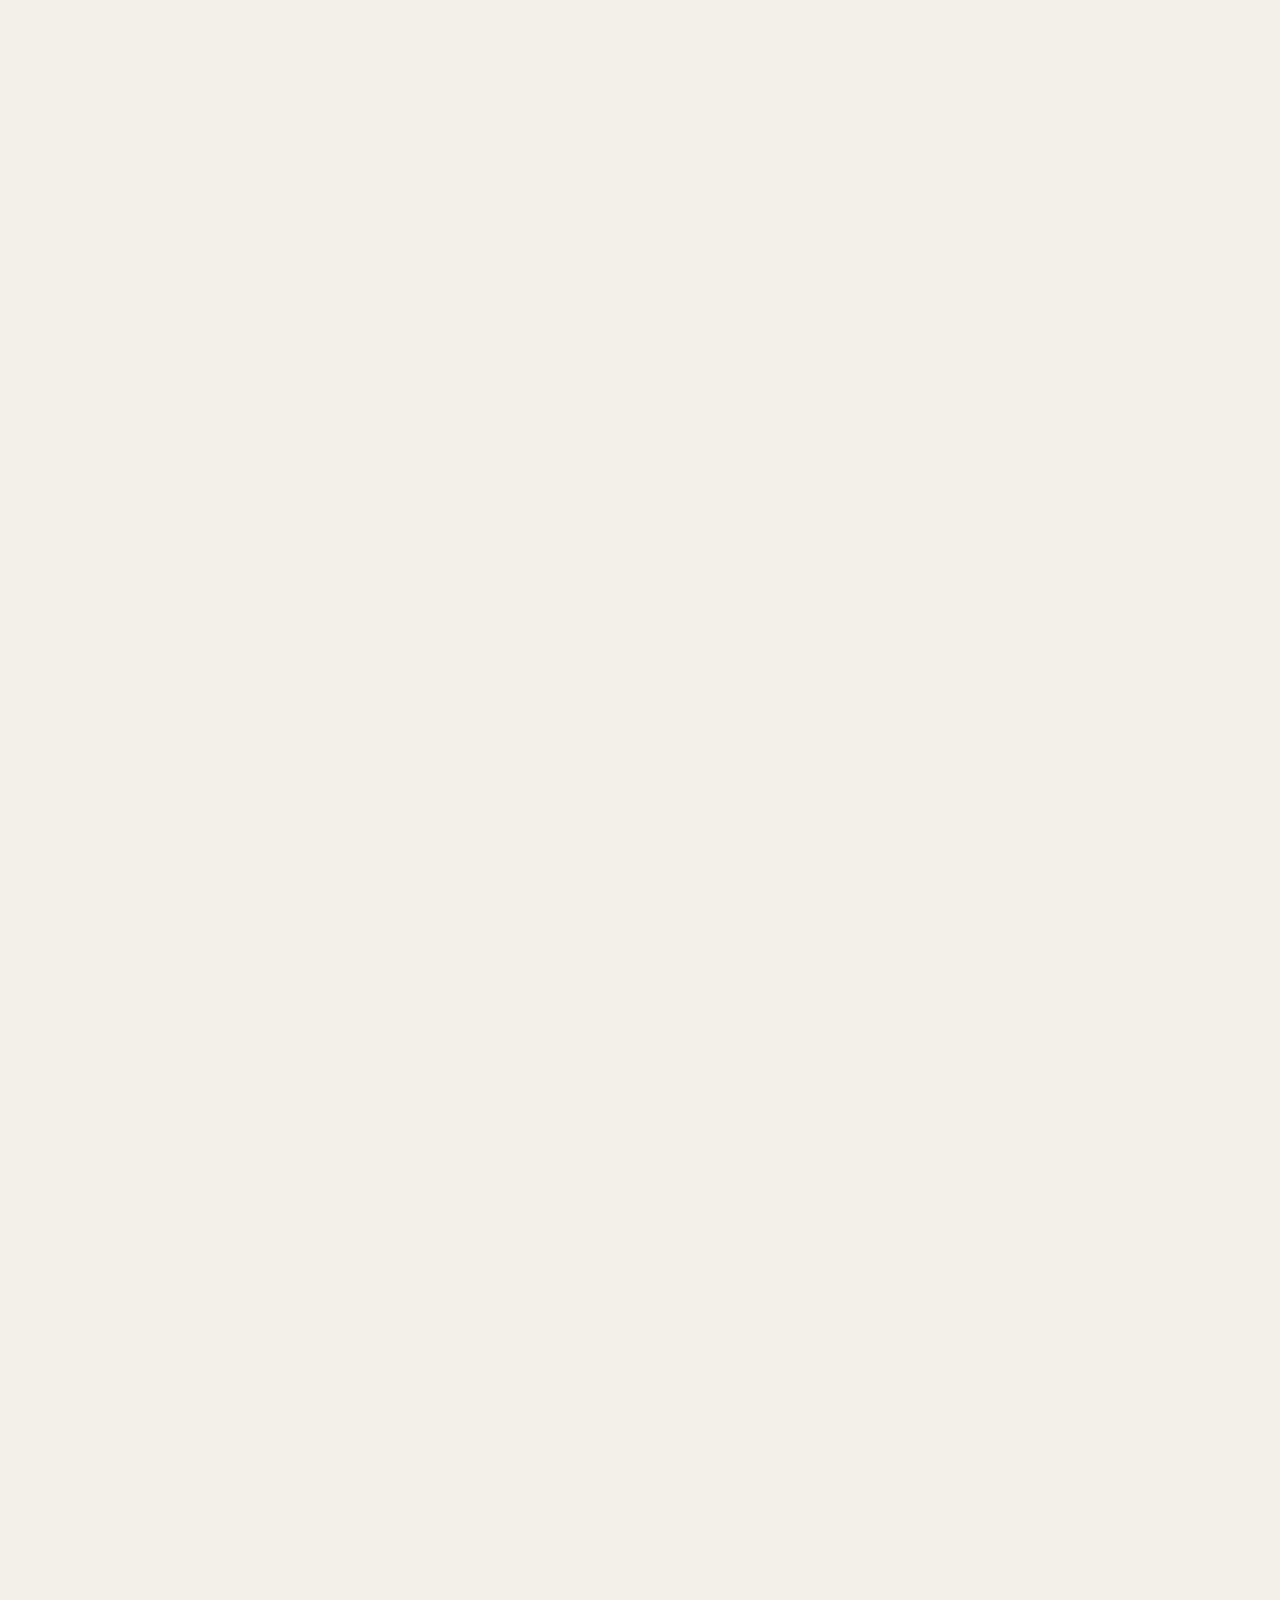
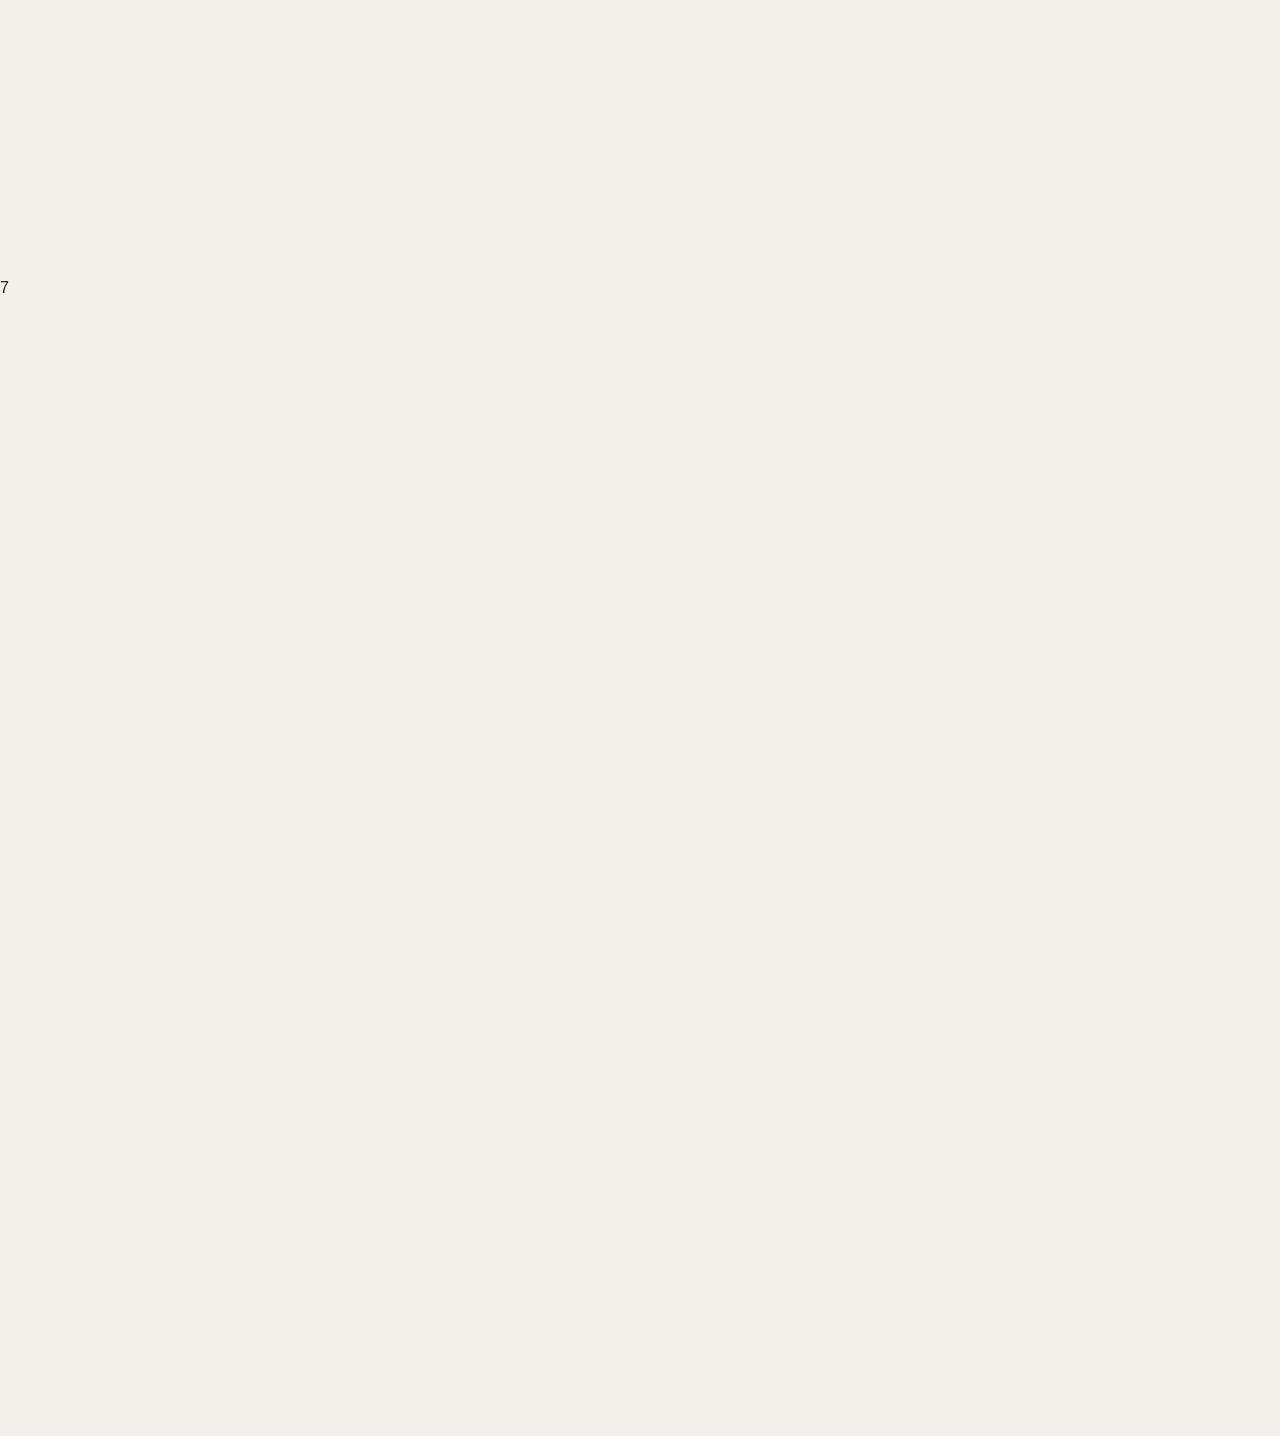
==== commit 236e662e: "top section" ====
--- a/index.html
+++ b/index.html
@@ -11,6 +11,11 @@
 </head>
 
 <body>
+  <h1 class="special-top-title">What is a weed</h1>
+  <div class="menu"></div>
+  <h2 class="number-link" id="first-num"><a href="">0.1</a></h2>
+  <div class="img-container" id="first-img">
+    <img class="img-half" src="https://ca-times.brightspotcdn.com/dims4/default/3d73eeb/2147483647/strip/true/crop/1292x861+0+0/resize/840x560!/quality/90/?url=https%3A%2F%2Fcalifornia-times-brightspot.s3.amazonaws.com%2F62%2F95%2F290a0c9748479ffbb9879364e69a%2Fla-hm-ga-get-rid-of-your-weeds-nut-grass-web-lead.JPG"></div>
   <div data-scroll class="intro">
     <p>On camera, famed British gardener Bannerman asks this seemingly simple question whilst walking in his Trematon Castle garden in Cornwall, with a spiky giant Gunnera in hand, the leaves acting as an oversized umbrella over the imposing man. Yet, he spent months removing the invasive petasites from the grounds of the garden when he first started working on it.</p>
     <p>Here lies the complexity of offering an answer to this treacherous interrogation. A plant is, first and foremost, regarded as a weed according to its desirability to humans in a given context. In this human-centric perspective, it is a plant that is not valued for certain of its particular characteristics and properties, making it undesirable, to be eradicated through various &mdash; often violent &mdash; methods. As the famous gardener asks us to reconsider our narrow conceptions of nature, at the core of his role, lies the desire to control and manipulate nature.&nbsp;</p>
@@ -19,11 +24,6 @@
   </div>
   <div class="content">
 
-    <!--
-    <section class="hero-section" id="js-hero">
-      <img src="https://source.unsplash.com/random/1920x1080" alt="Image Alt" />
-    </section>
--->
     <h2 class="number-link"><a href="">0.1</a></h2>
     <div class="img-container" style="width:500px;" data-aos-anchor-placement="top-bottom" data-aos="fade-up">
       <img class="img-half" src="https://ca-times.brightspotcdn.com/dims4/default/3d73eeb/2147483647/strip/true/crop/1292x861+0+0/resize/840x560!/quality/90/?url=https%3A%2F%2Fcalifornia-times-brightspot.s3.amazonaws.com%2F62%2F95%2F290a0c9748479ffbb9879364e69a%2Fla-hm-ga-get-rid-of-your-weeds-nut-grass-web-lead.JPG">
--- a/style.css
+++ b/style.css
@@ -1,3 +1,7 @@
+:root {
+  --first-img-width: 60vw;
+}
+
 * {
   box-sizing: border-box;
 }
@@ -54,12 +58,20 @@
   justify-content: space-around;
 }
 
+.special-top-title {
+  padding: 50px;
+  color: #f3f0eb;
+  text-shadow: -1px -1px 0 darkgreen, 1px -1px 0 darkgreen, -1px 1px 0 darkgreen, 1px 1px 0 darkgreen;
+}
+
 
 .special-title {
   margin-right: 15vw;
   margin-top: -35vh;
   margin-bottom: 15vh;
   padding: 50px;
+  color: #f3f0eb;
+  text-shadow: -1px -1px 0 darkgreen, 1px -1px 0 darkgreen, -1px 1px 0 darkgreen, 1px 1px 0 darkgreen;
 }
 
 
@@ -69,10 +81,19 @@
   padding: 50px;
   text-align: justify;
   height: 100vh;
+}
 
 
+#first-img{
+  width:var(--first-img-width);
 }
 
+#first-num{
+    margin-left: calc(var(--first-img-width) - 3%);
+  position: absolute;
+  bottom:40vh;
+  
+}
 
 .img-container {
   overflow: hidden;
@@ -80,10 +101,9 @@
 
 .number-link a {
   position: absolute;
-  left: 48%;
   z-index: 9999;
   font-size: 3em;
-  color: #092305;
+  color: #49893da3;
   transition: all 0.2s ease;
 }
 
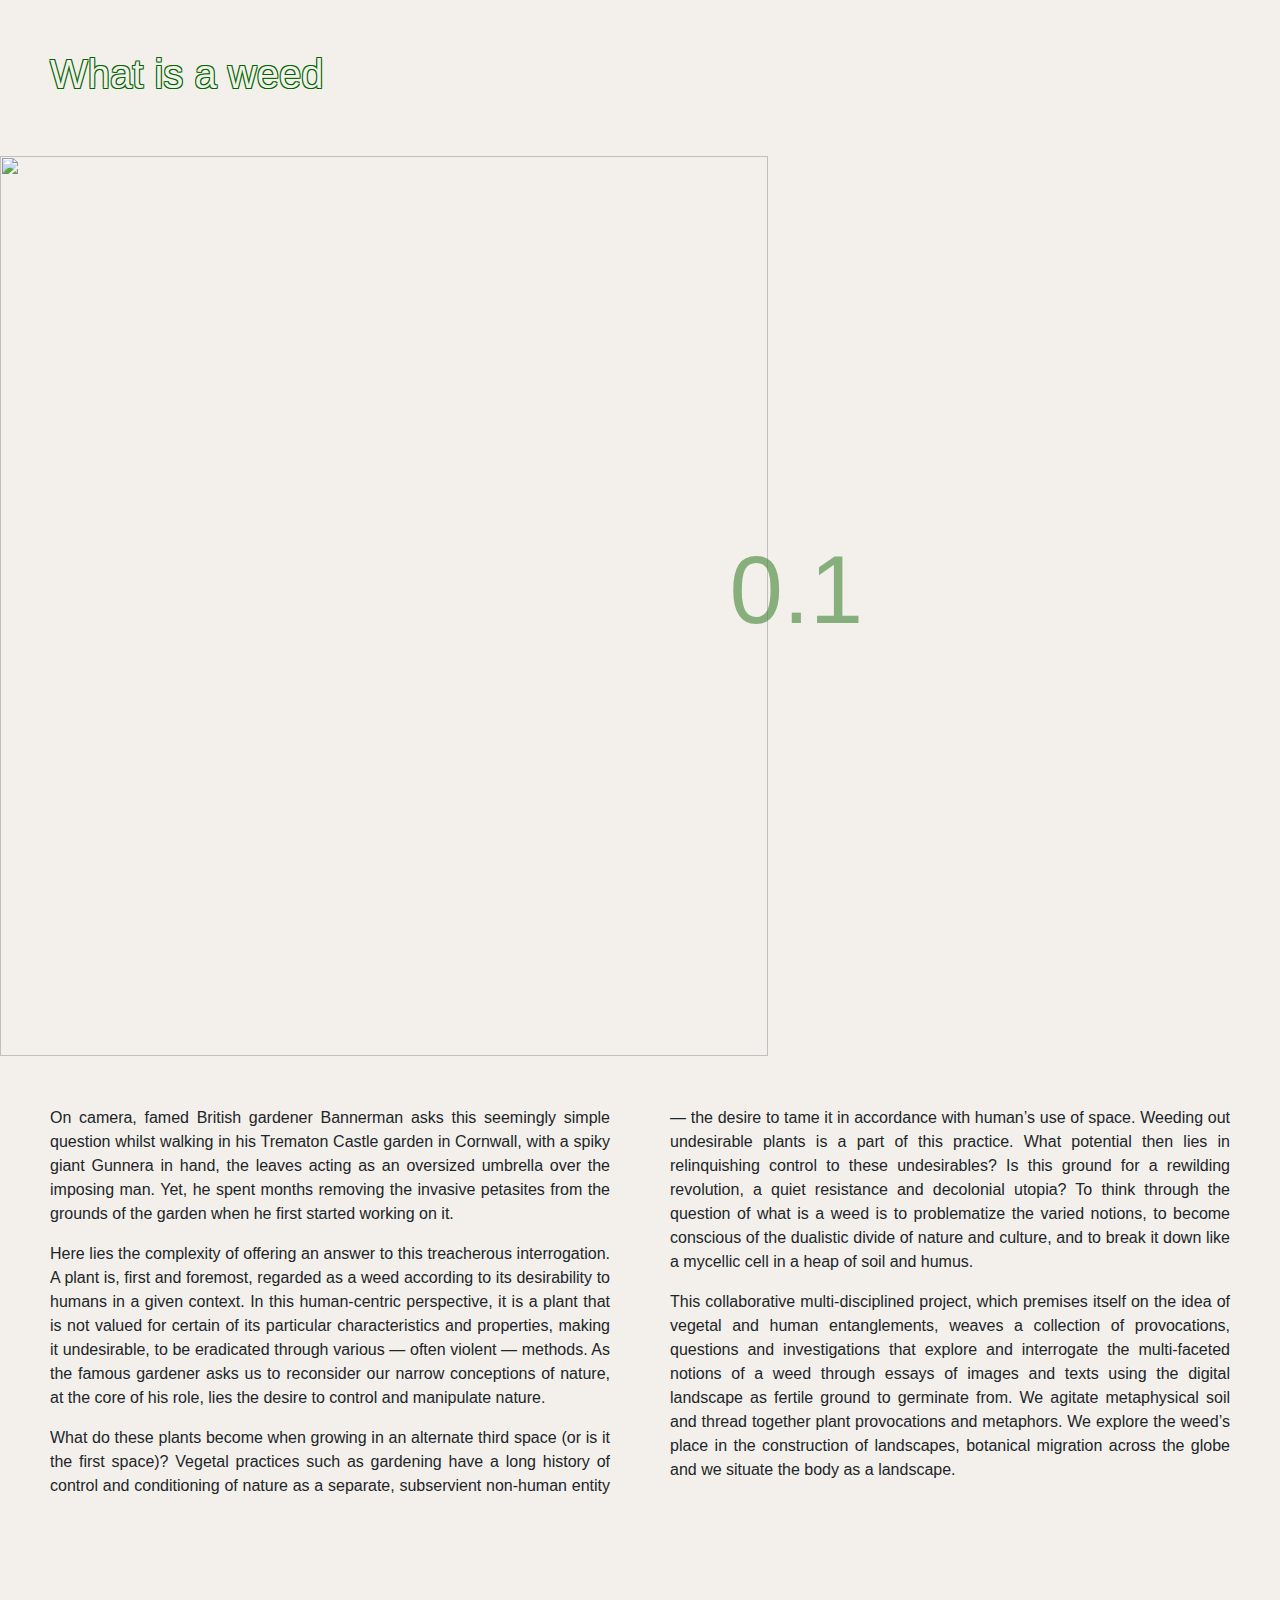
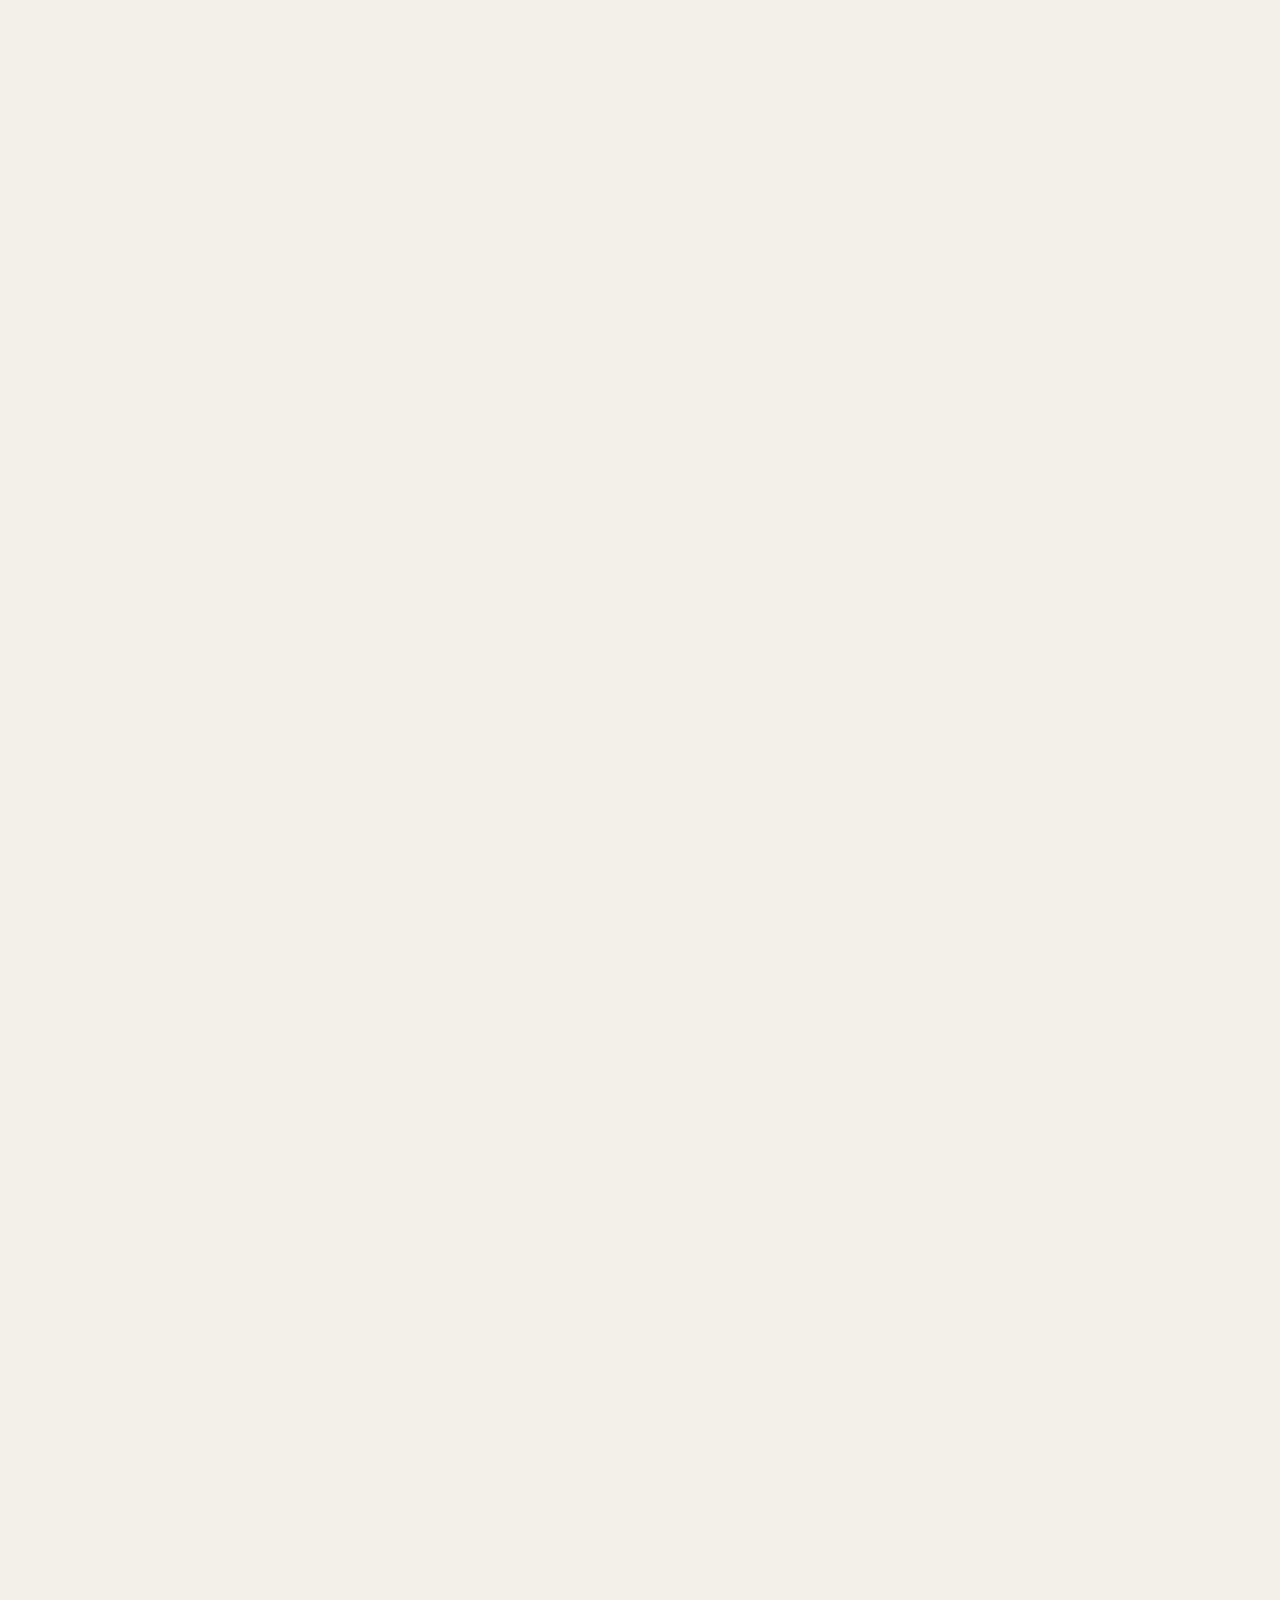
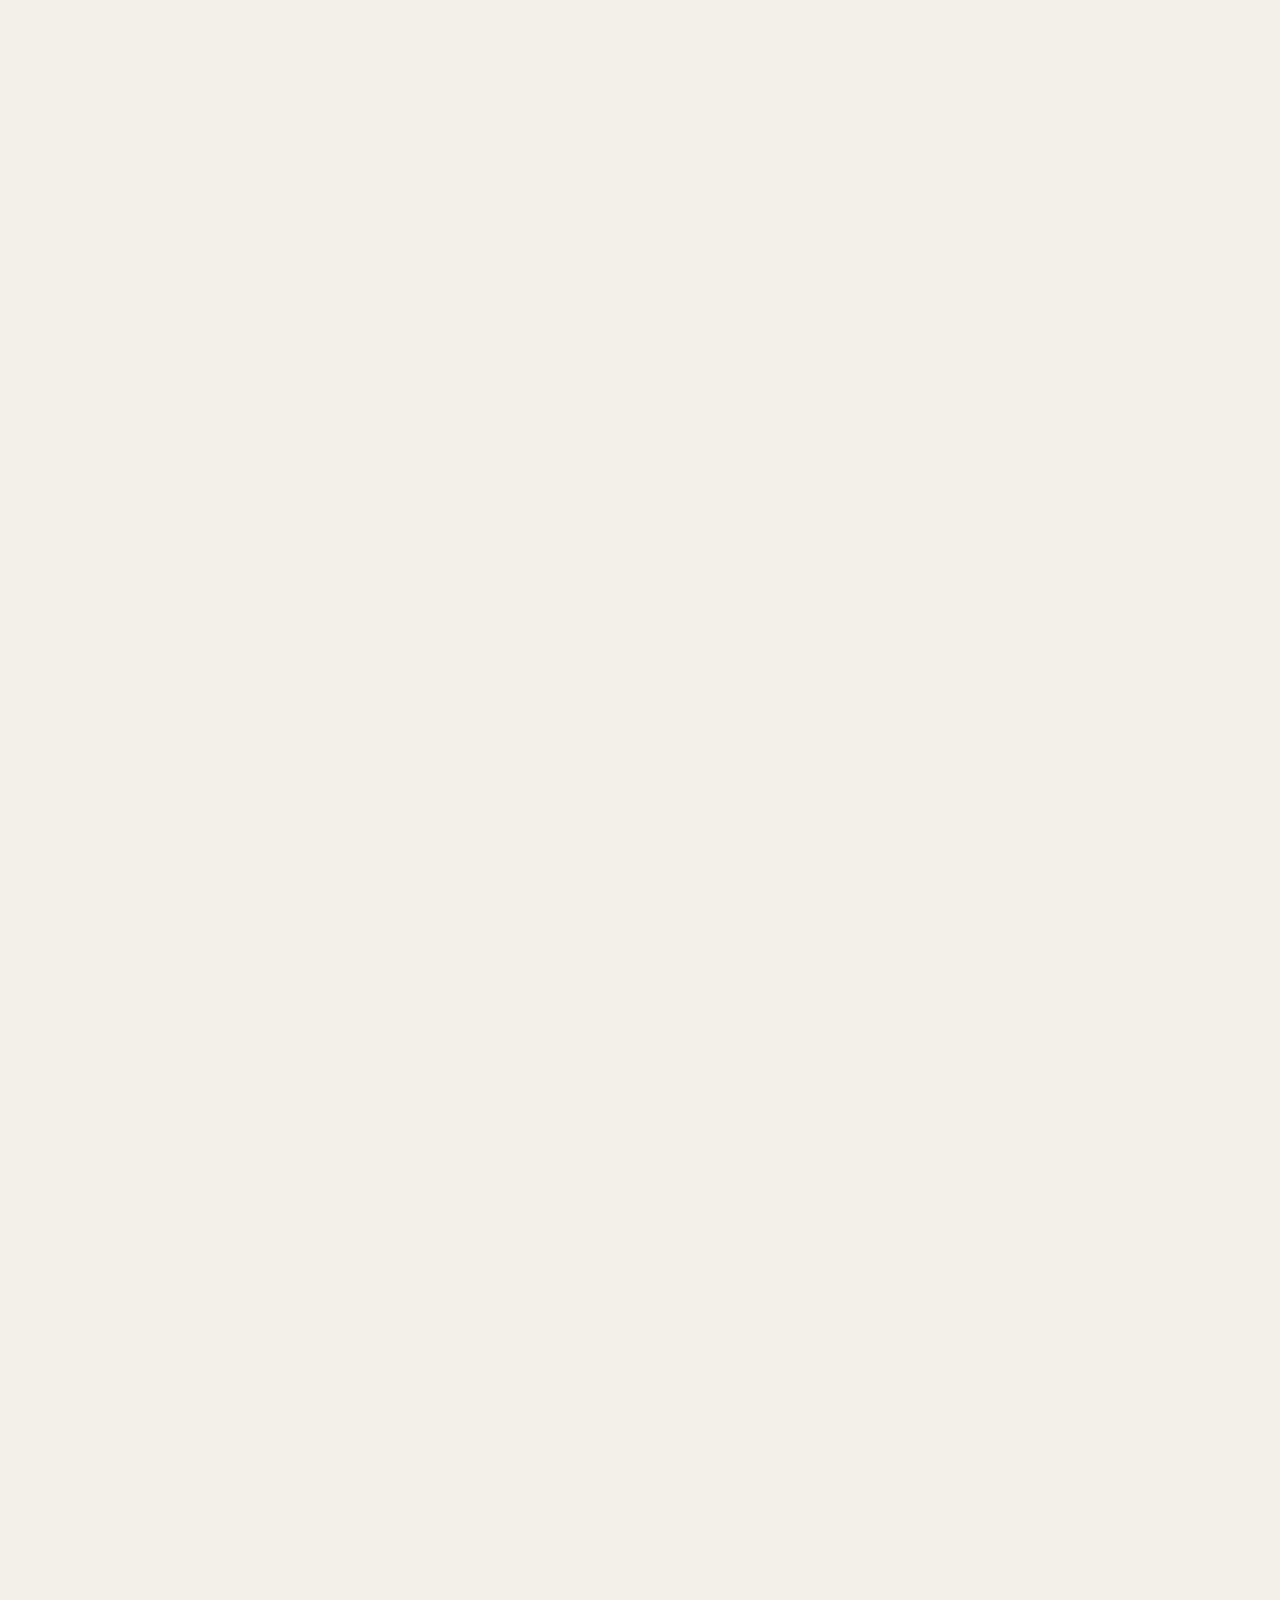
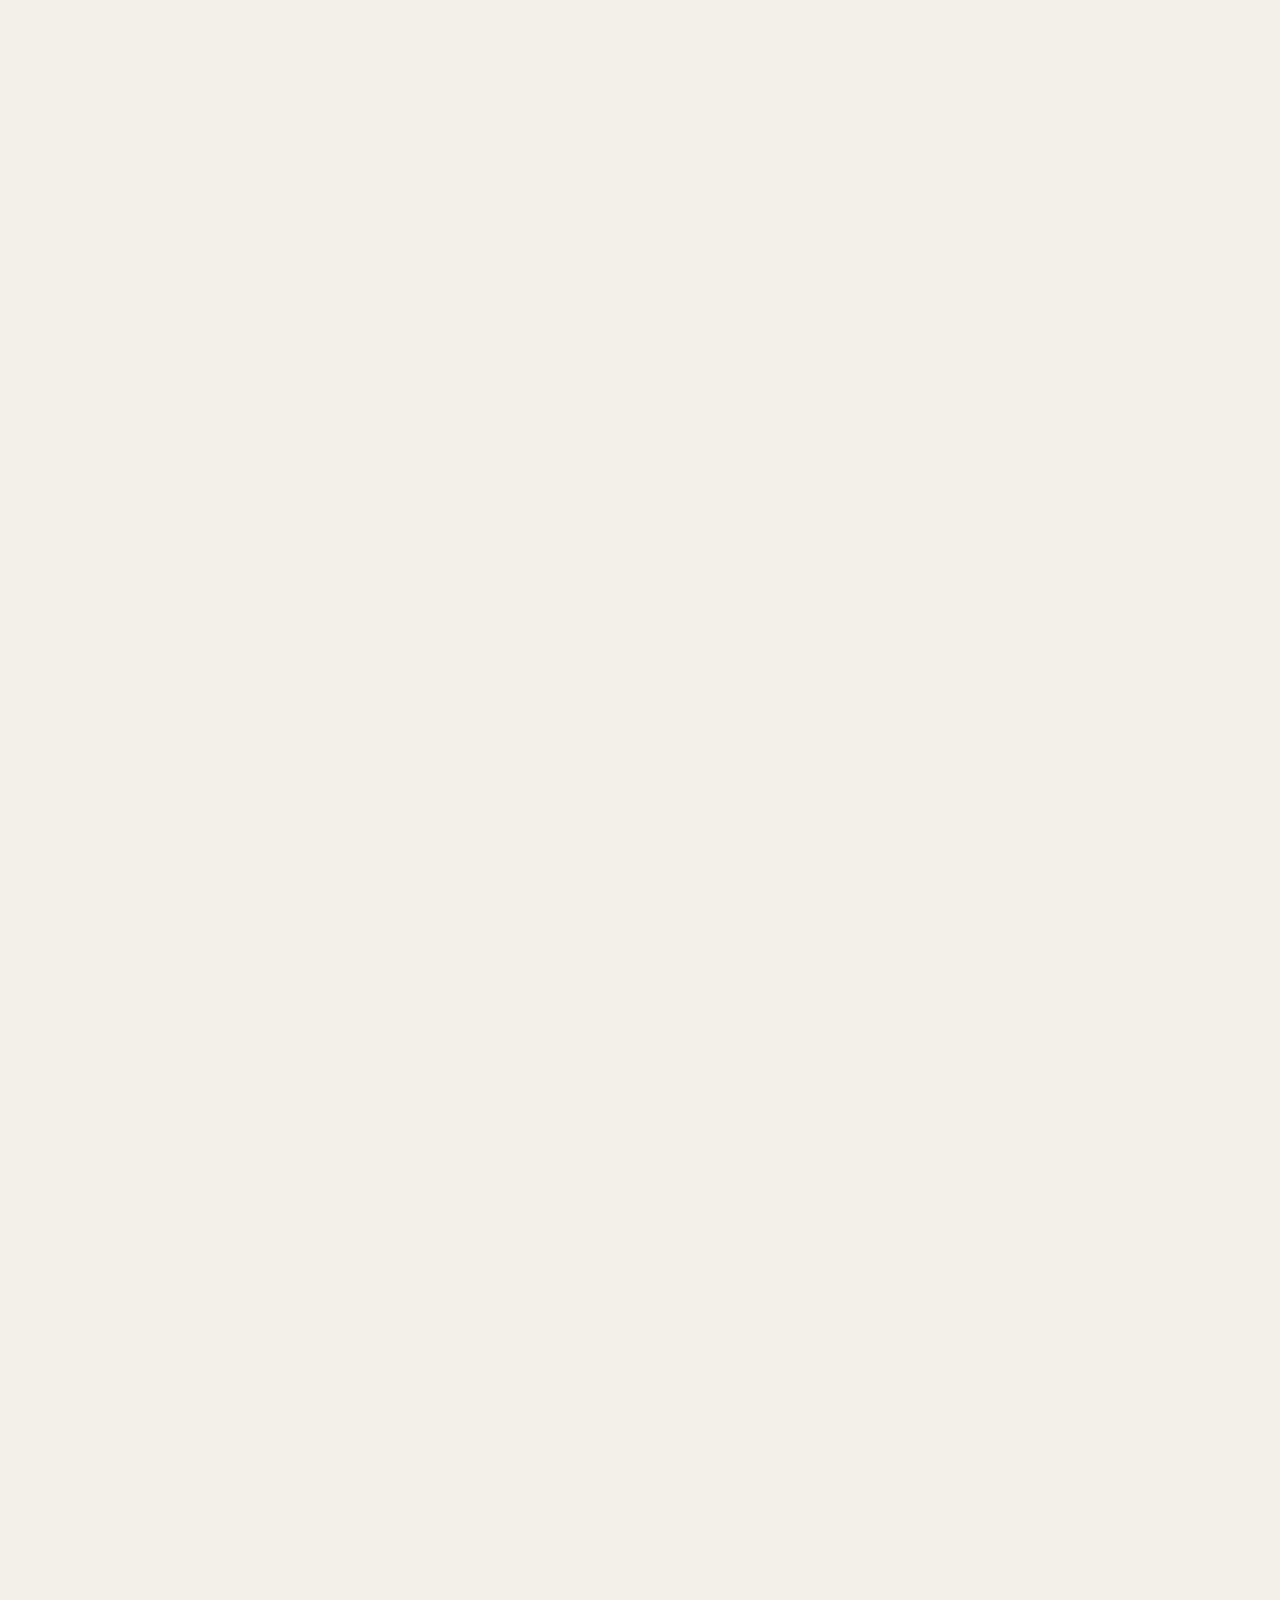
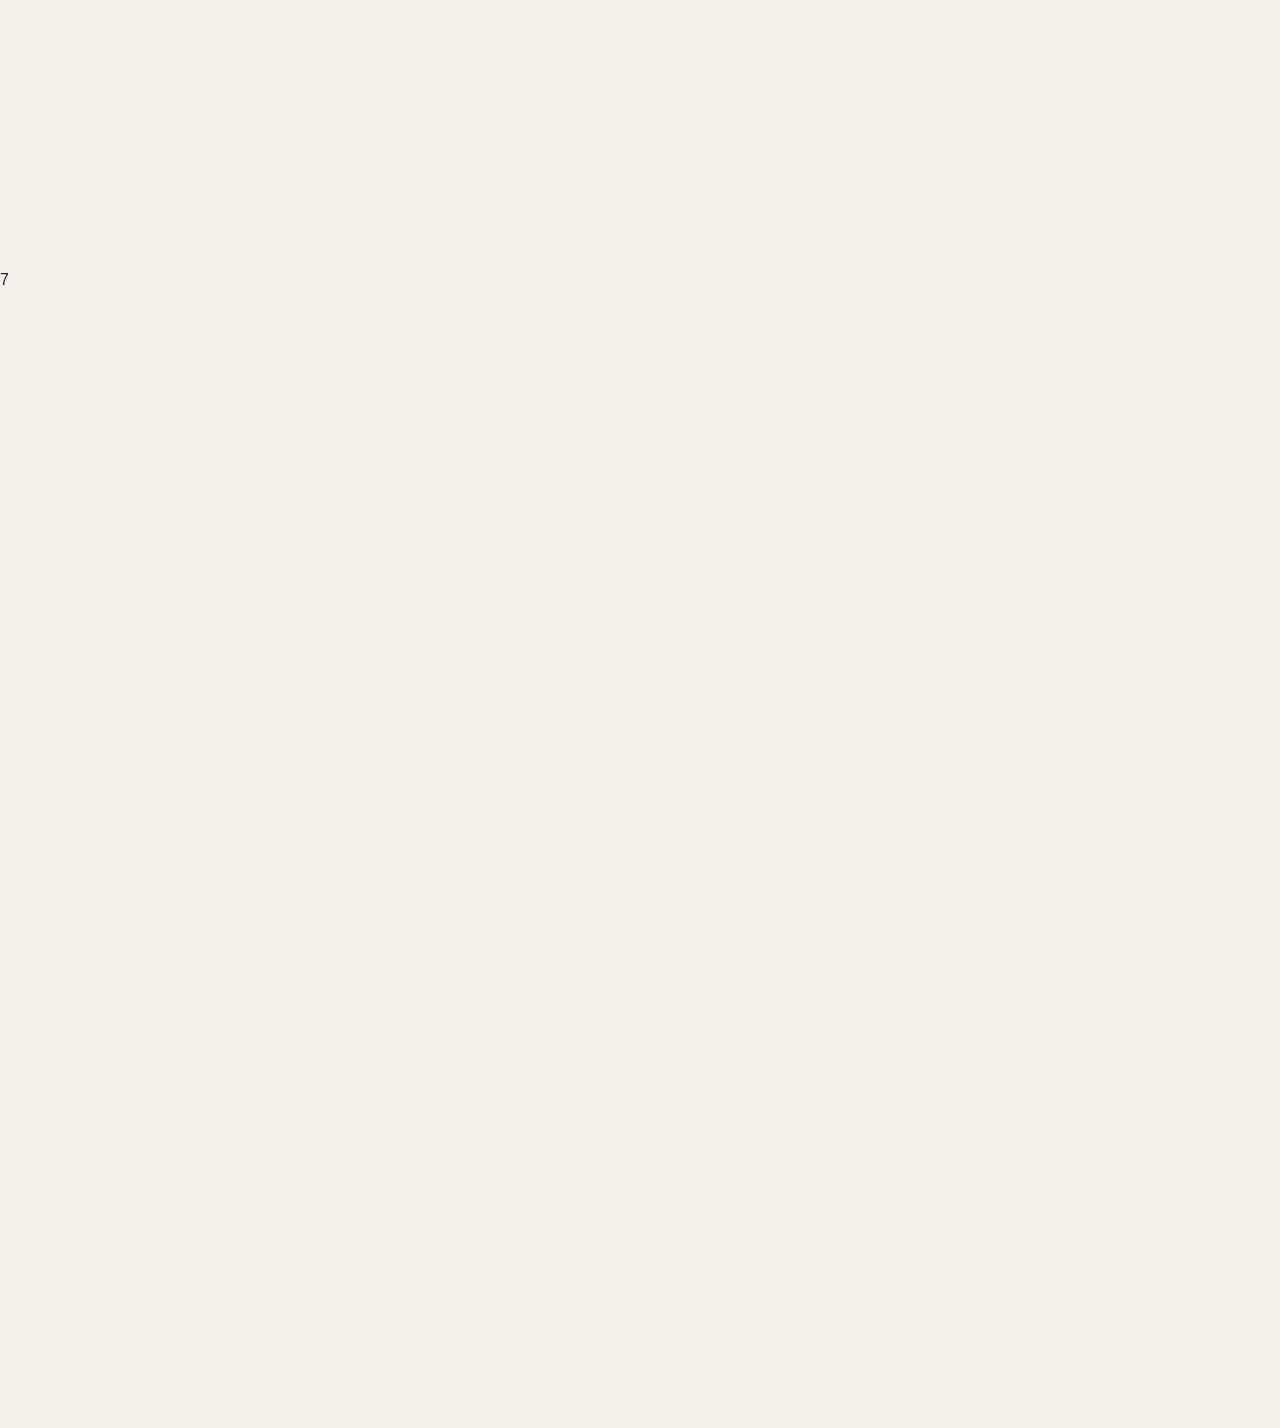
==== commit d75270e5: "scroll smoother" ====
--- a/index.html
+++ b/index.html
@@ -23,8 +23,6 @@
     <p>This collaborative multi-disciplined project, which premises itself on the idea of vegetal and human entanglements, weaves a collection of provocations, questions and investigations that explore and interrogate the multi-faceted notions of a weed through essays of images and texts using the digital landscape as fertile ground to germinate from. We agitate metaphysical soil and thread together plant provocations and metaphors. We explore the weed&rsquo;s place in the construction of landscapes, botanical migration across the globe and we situate the body as a landscape.</p>
   </div>
   <div class="content">
-
-    <h2 class="number-link"><a href="">0.1</a></h2>
     <div class="img-container" style="width:500px;" data-aos-anchor-placement="top-bottom" data-aos="fade-up">
       <img class="img-half" src="https://ca-times.brightspotcdn.com/dims4/default/3d73eeb/2147483647/strip/true/crop/1292x861+0+0/resize/840x560!/quality/90/?url=https%3A%2F%2Fcalifornia-times-brightspot.s3.amazonaws.com%2F62%2F95%2F290a0c9748479ffbb9879364e69a%2Fla-hm-ga-get-rid-of-your-weeds-nut-grass-web-lead.JPG">
     </div>
@@ -110,8 +108,8 @@
     $(document).ready(function() {
       var page = $('#content');
       $(window).mousewheel(function(event, delta, deltaX, deltaY) {
-        if (delta < 0) page.scrollTop(page.scrollTop() + 100);
-        else if (delta > 0) page.scrollTop(page.scrollTop() - 100);
+        if (delta < 0) page.scrollTop(page.scrollTop() + 300);
+        else if (delta > 0) page.scrollTop(page.scrollTop() - 300);
         return false;
       })
     });
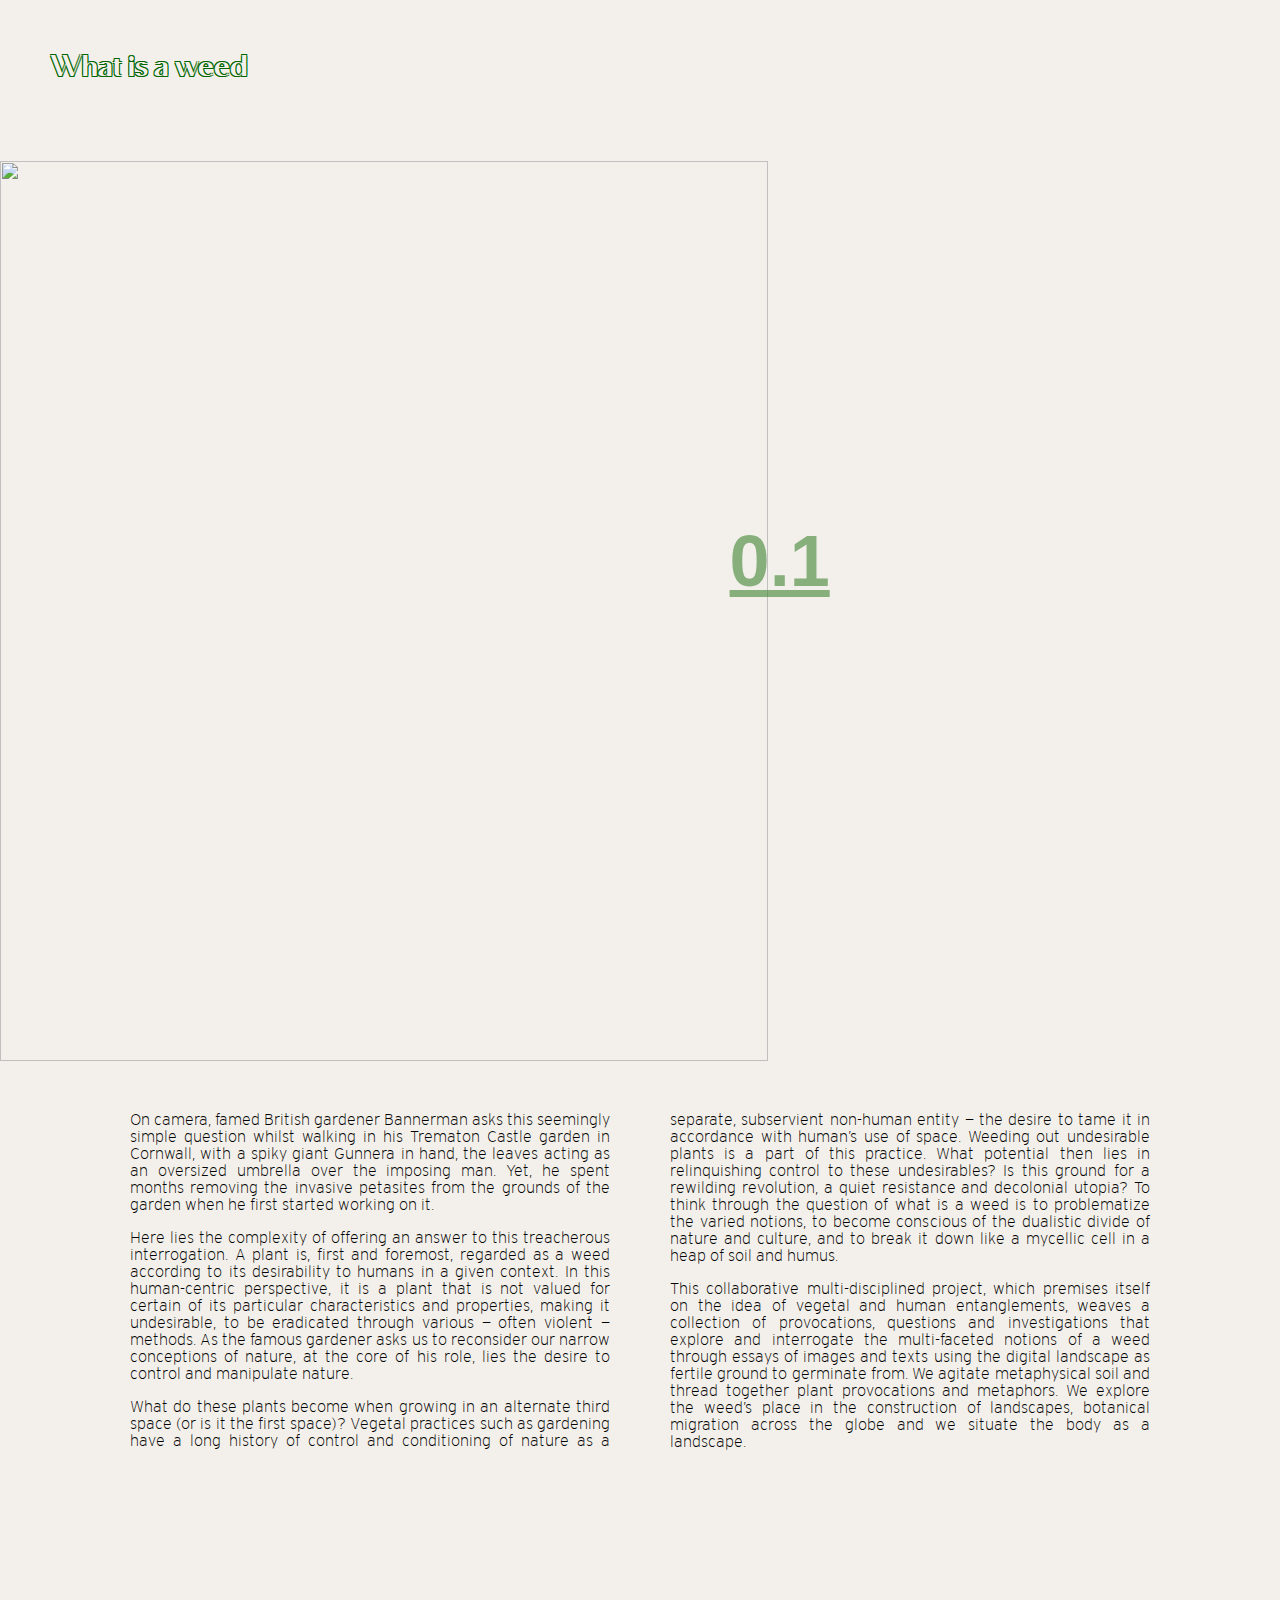
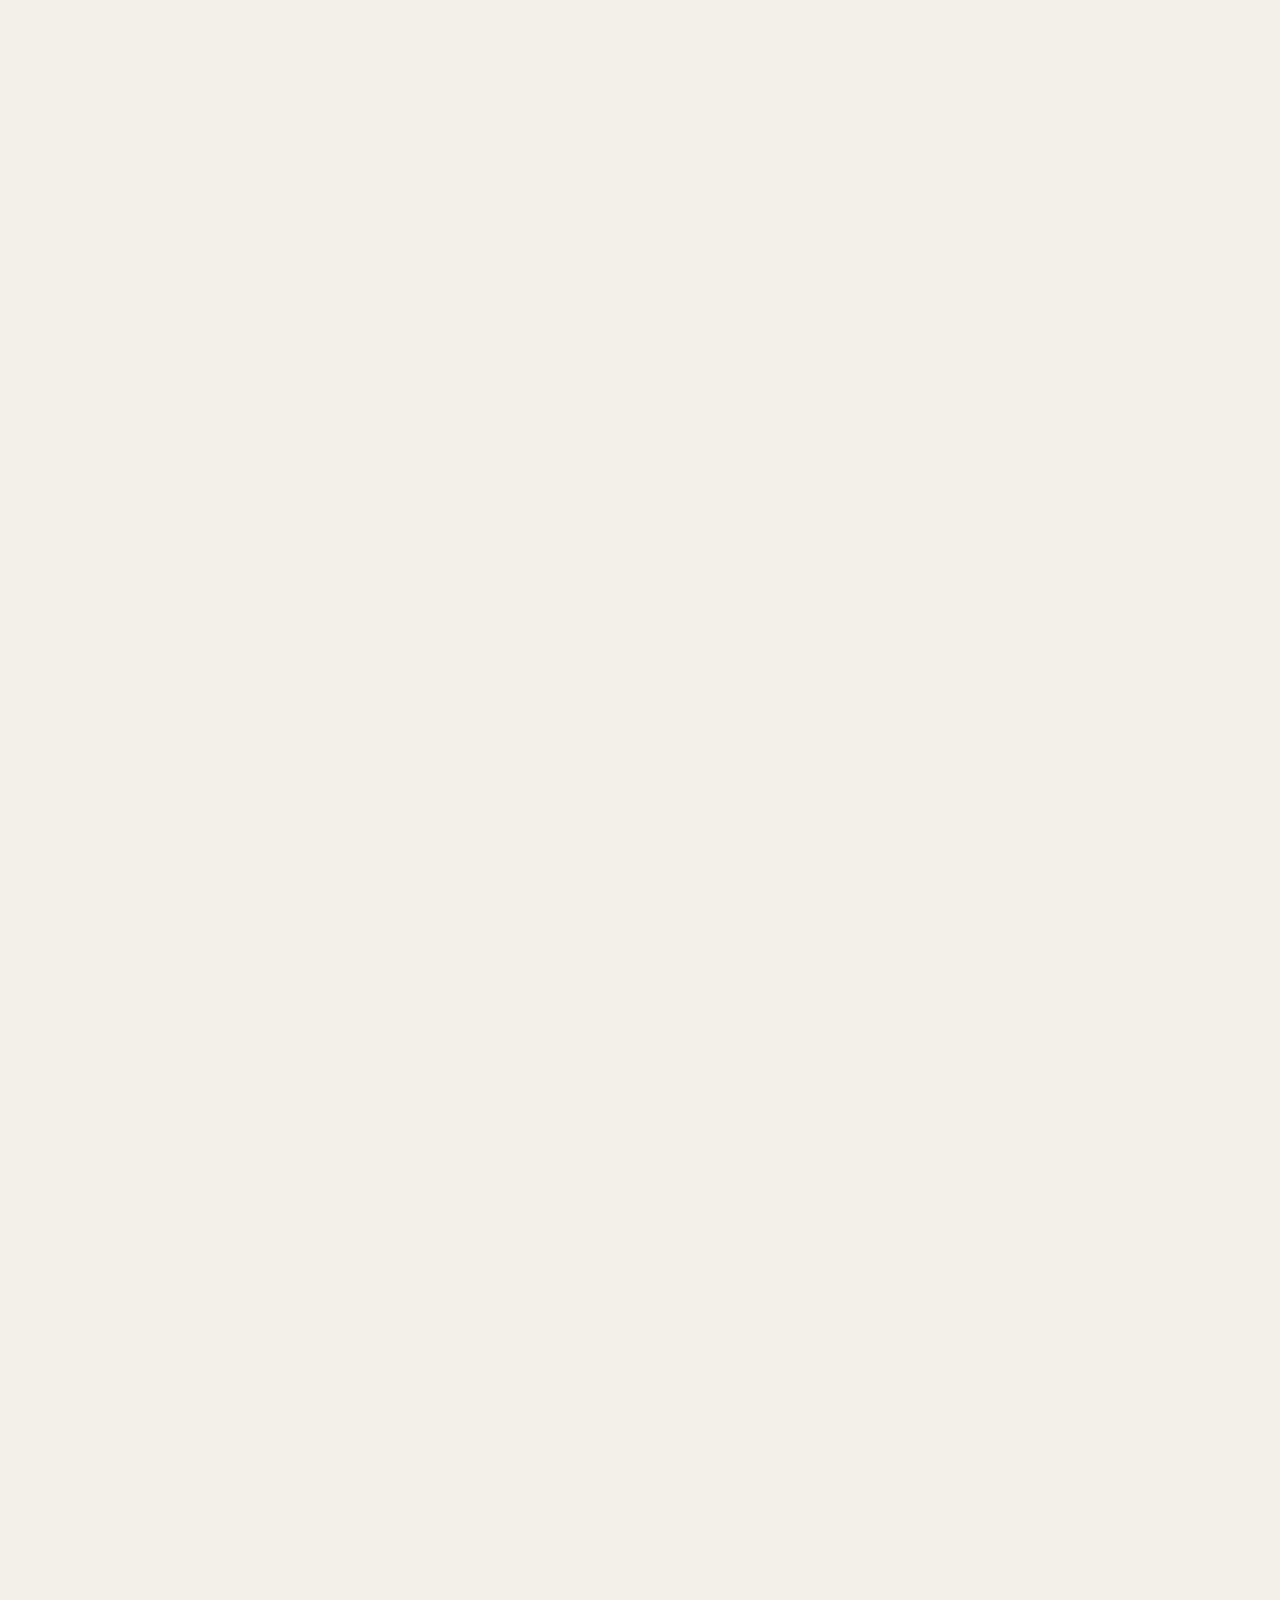
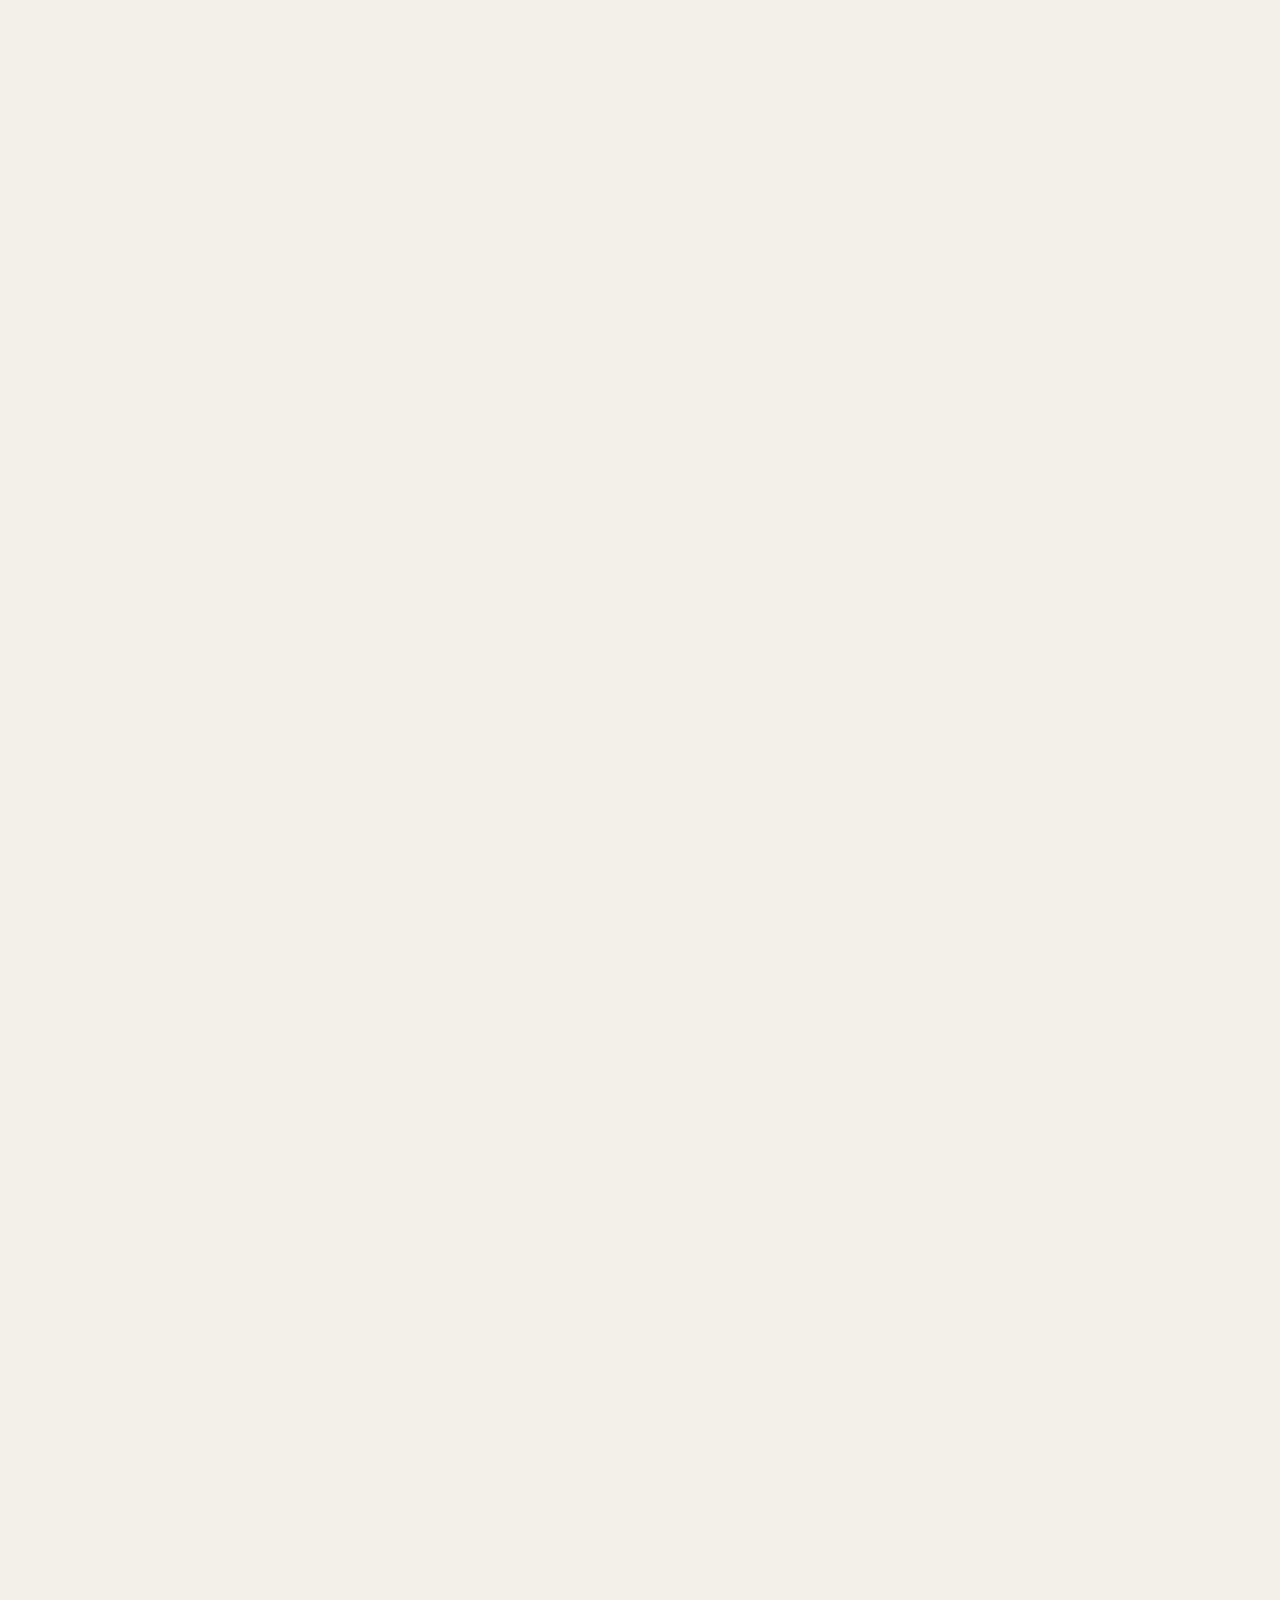
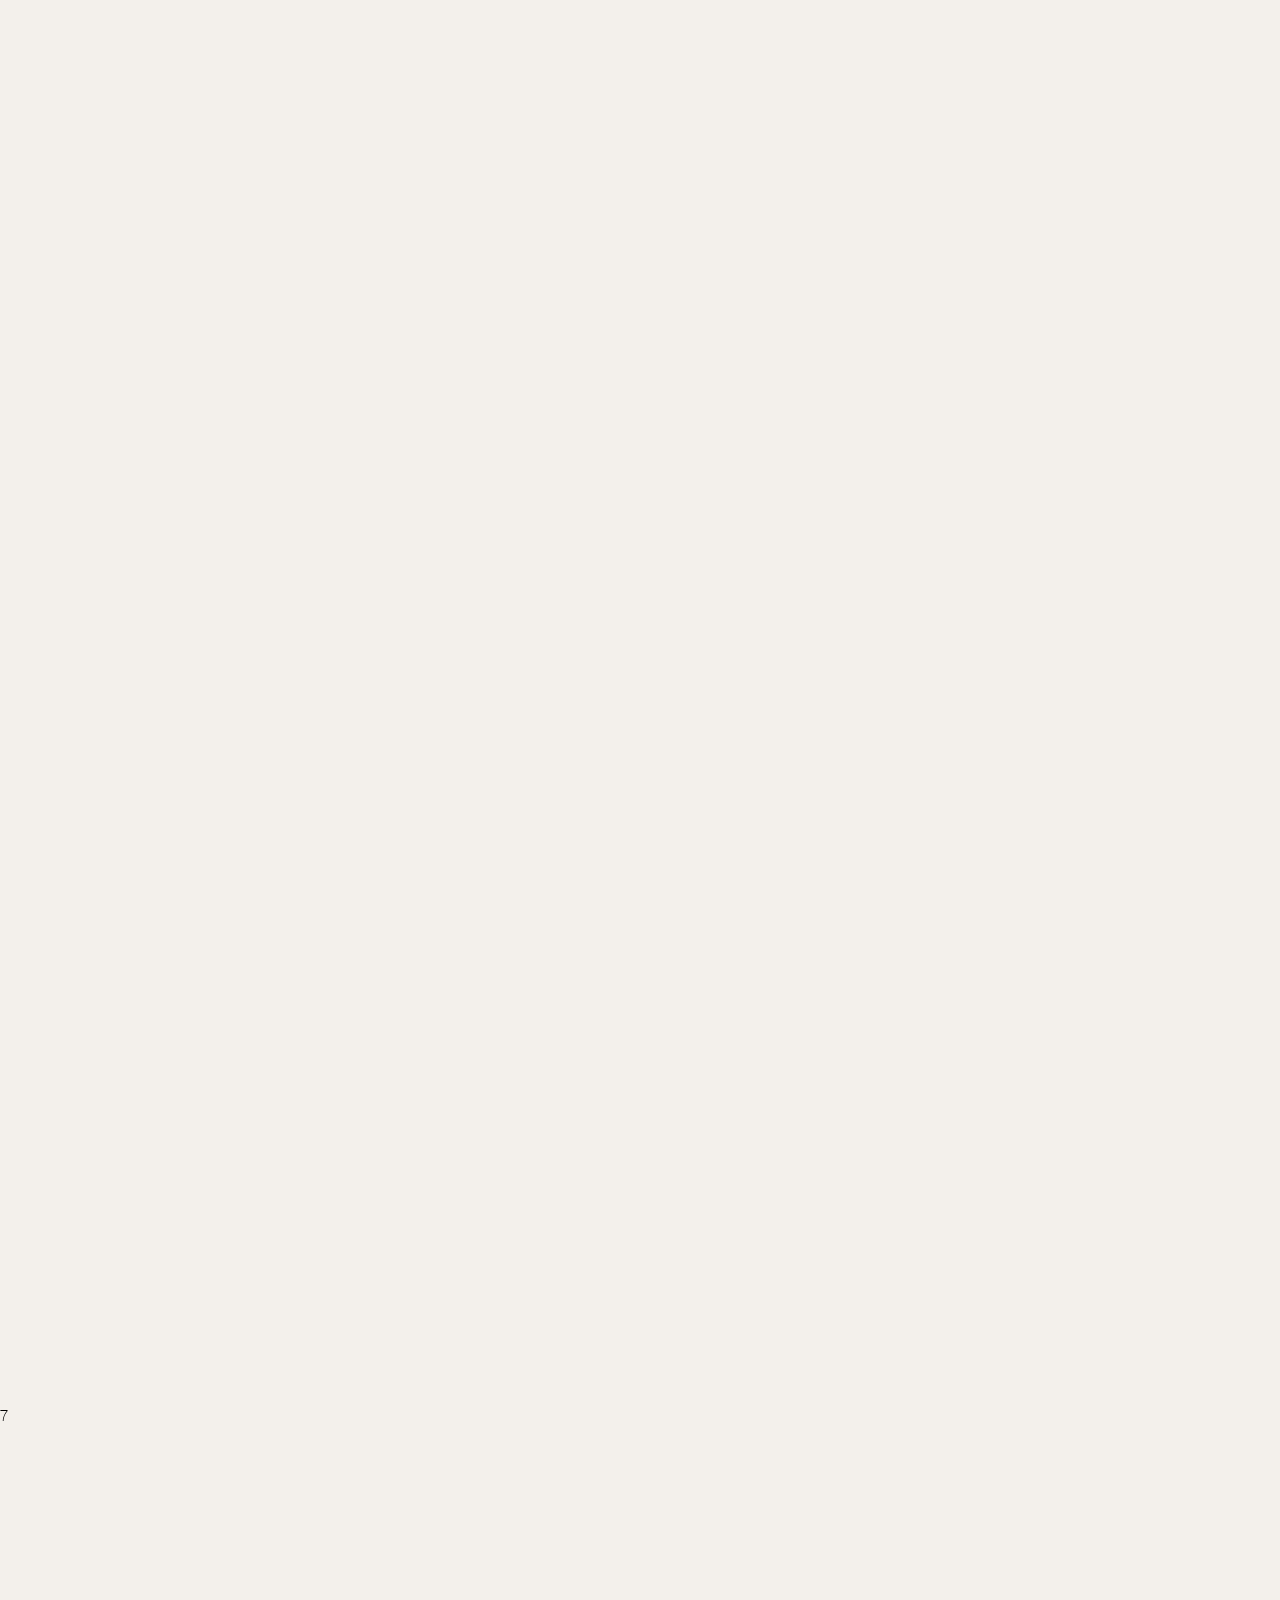
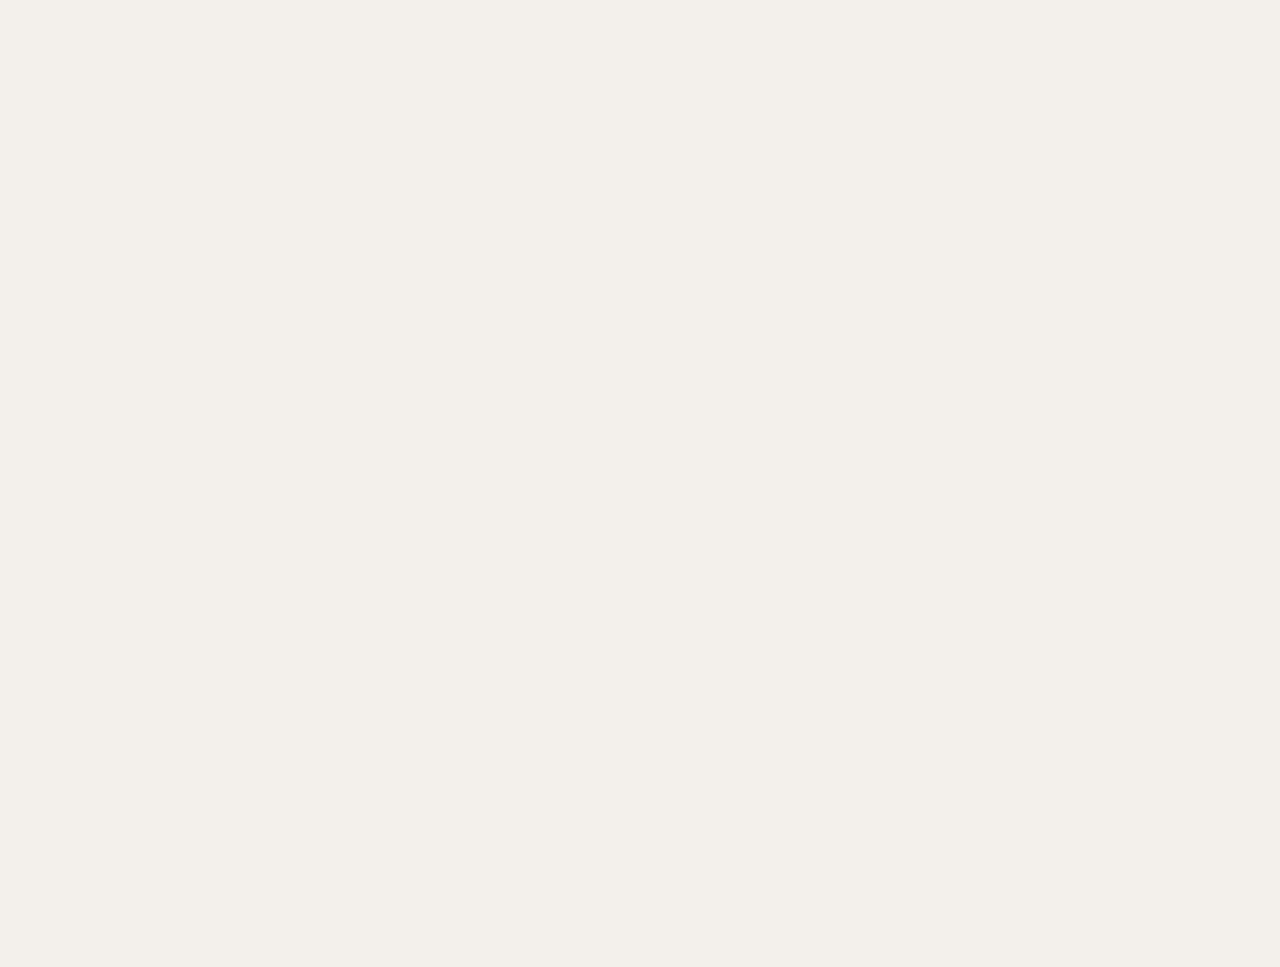
==== commit 420b6a80: "changed fonts, removed mousewheel because of bug" ====
--- a/index.html
+++ b/index.html
@@ -1,12 +1,10 @@
 <head>
   <link rel="stylesheet" href="style.css">
-  <link rel="stylesheet" href="https://stackpath.bootstrapcdn.com/bootstrap/4.5.2/css/bootstrap.min.css" integrity="sha384-JcKb8q3iqJ61gNV9KGb8thSsNjpSL0n8PARn9HuZOnIxN0hoP+VmmDGMN5t9UJ0Z" crossorigin="anonymous">
   <link href="https://unpkg.com/aos@2.3.1/dist/aos.css" rel="stylesheet">
   <script src="https://ajax.googleapis.com/ajax/libs/jquery/3.5.1/jquery.min.js"></script>
   <script src='script.js'></script>
   <script src="https://unpkg.com/aos@2.3.1/dist/aos.js">
   </script>
-  <script src="https://cdnjs.cloudflare.com/ajax/libs/jquery-mousewheel/3.1.13/jquery.mousewheel.min.js" integrity="sha512-rCjfoab9CVKOH/w/T6GbBxnAH5Azhy4+q1EXW5XEURefHbIkRbQ++ZR+GBClo3/d3q583X/gO4FKmOFuhkKrdA==" crossorigin="anonymous"></script>
 
 </head>
 
@@ -17,7 +15,7 @@
   <div class="img-container" id="first-img">
     <img class="img-half" src="https://ca-times.brightspotcdn.com/dims4/default/3d73eeb/2147483647/strip/true/crop/1292x861+0+0/resize/840x560!/quality/90/?url=https%3A%2F%2Fcalifornia-times-brightspot.s3.amazonaws.com%2F62%2F95%2F290a0c9748479ffbb9879364e69a%2Fla-hm-ga-get-rid-of-your-weeds-nut-grass-web-lead.JPG"></div>
   <div data-scroll class="intro">
-    <p>On camera, famed British gardener Bannerman asks this seemingly simple question whilst walking in his Trematon Castle garden in Cornwall, with a spiky giant Gunnera in hand, the leaves acting as an oversized umbrella over the imposing man. Yet, he spent months removing the invasive petasites from the grounds of the garden when he first started working on it.</p>
+    <p style="margin:0;">On camera, famed British gardener Bannerman asks this seemingly simple question whilst walking in his Trematon Castle garden in Cornwall, with a spiky giant Gunnera in hand, the leaves acting as an oversized umbrella over the imposing man. Yet, he spent months removing the invasive petasites from the grounds of the garden when he first started working on it.</p>
     <p>Here lies the complexity of offering an answer to this treacherous interrogation. A plant is, first and foremost, regarded as a weed according to its desirability to humans in a given context. In this human-centric perspective, it is a plant that is not valued for certain of its particular characteristics and properties, making it undesirable, to be eradicated through various &mdash; often violent &mdash; methods. As the famous gardener asks us to reconsider our narrow conceptions of nature, at the core of his role, lies the desire to control and manipulate nature.&nbsp;</p>
     <p>What do these plants become when growing in an alternate third space (or is it the first space)? Vegetal practices such as gardening have a long history of control and conditioning of nature as a separate, subservient non-human entity &mdash; the desire to tame it in accordance with human&rsquo;s use of space. Weeding out undesirable plants is a part of this practice. What potential then lies in relinquishing control to these undesirables? Is this ground for a rewilding revolution, a quiet resistance and decolonial utopia? To think through the question of what is a weed is to problematize the varied notions, to become conscious of the dualistic divide of nature and culture, and to break it down like a mycellic cell in a heap of soil and humus.&nbsp;</p>
     <p>This collaborative multi-disciplined project, which premises itself on the idea of vegetal and human entanglements, weaves a collection of provocations, questions and investigations that explore and interrogate the multi-faceted notions of a weed through essays of images and texts using the digital landscape as fertile ground to germinate from. We agitate metaphysical soil and thread together plant provocations and metaphors. We explore the weed&rsquo;s place in the construction of landscapes, botanical migration across the globe and we situate the body as a landscape.</p>
@@ -105,15 +103,6 @@
       duration: 2000,
     })
 
-    $(document).ready(function() {
-      var page = $('#content');
-      $(window).mousewheel(function(event, delta, deltaX, deltaY) {
-        if (delta < 0) page.scrollTop(page.scrollTop() + 300);
-        else if (delta > 0) page.scrollTop(page.scrollTop() - 300);
-        return false;
-      })
-    });
-
     window.scroll({
 
       behavior: 'smooth'
--- a/style.css
+++ b/style.css
@@ -8,6 +8,7 @@
 
 html {
   scroll-behavior: smooth;
+  font-family: sans-serif;
 }
 
 html,
@@ -16,6 +17,31 @@
   margin: 0;
   overflow-x: hidden;
   background-color: #f3f0eb !important;
+}
+
+@font-face {
+  font-family: "MonetaSans";
+  src: url("/assets/monetasans-black-webfont.woff") format("woff");
+}
+
+@font-face {
+  font-family: "Interstate";
+  src: url("/assets/interstate-extralight_24128-webfont.woff") format("woff");
+}
+
+@font-face {
+  font-family: "Interstate Italic";
+  src: url("/assets/Interstate-Regular-Italic_24142-webfont.woff") format("woff");
+}
+
+
+p, div{
+  font-family: "Interstate", sans-serif;
+  
+}
+
+i{
+  font-family: "Interstate", sans-serif;
 }
 
 .item {
@@ -34,7 +60,7 @@
 
 img {
   width: 100%;
-  transition: all 0.3s linear;
+  transition: all 0.7s ease;
 }
 
 
@@ -62,6 +88,7 @@
   padding: 50px;
   color: #f3f0eb;
   text-shadow: -1px -1px 0 darkgreen, 1px -1px 0 darkgreen, -1px 1px 0 darkgreen, 1px 1px 0 darkgreen;
+  font-family: "MonetaSans";
 }
 
 
@@ -72,13 +99,14 @@
   padding: 50px;
   color: #f3f0eb;
   text-shadow: -1px -1px 0 darkgreen, 1px -1px 0 darkgreen, -1px 1px 0 darkgreen, 1px 1px 0 darkgreen;
+   font-family: "MonetaSans";
 }
 
 
 .intro {
   column-count: 2;
   column-gap: 60px;
-  padding: 50px;
+  padding: 50px 130px;
   text-align: justify;
   height: 100vh;
 }
